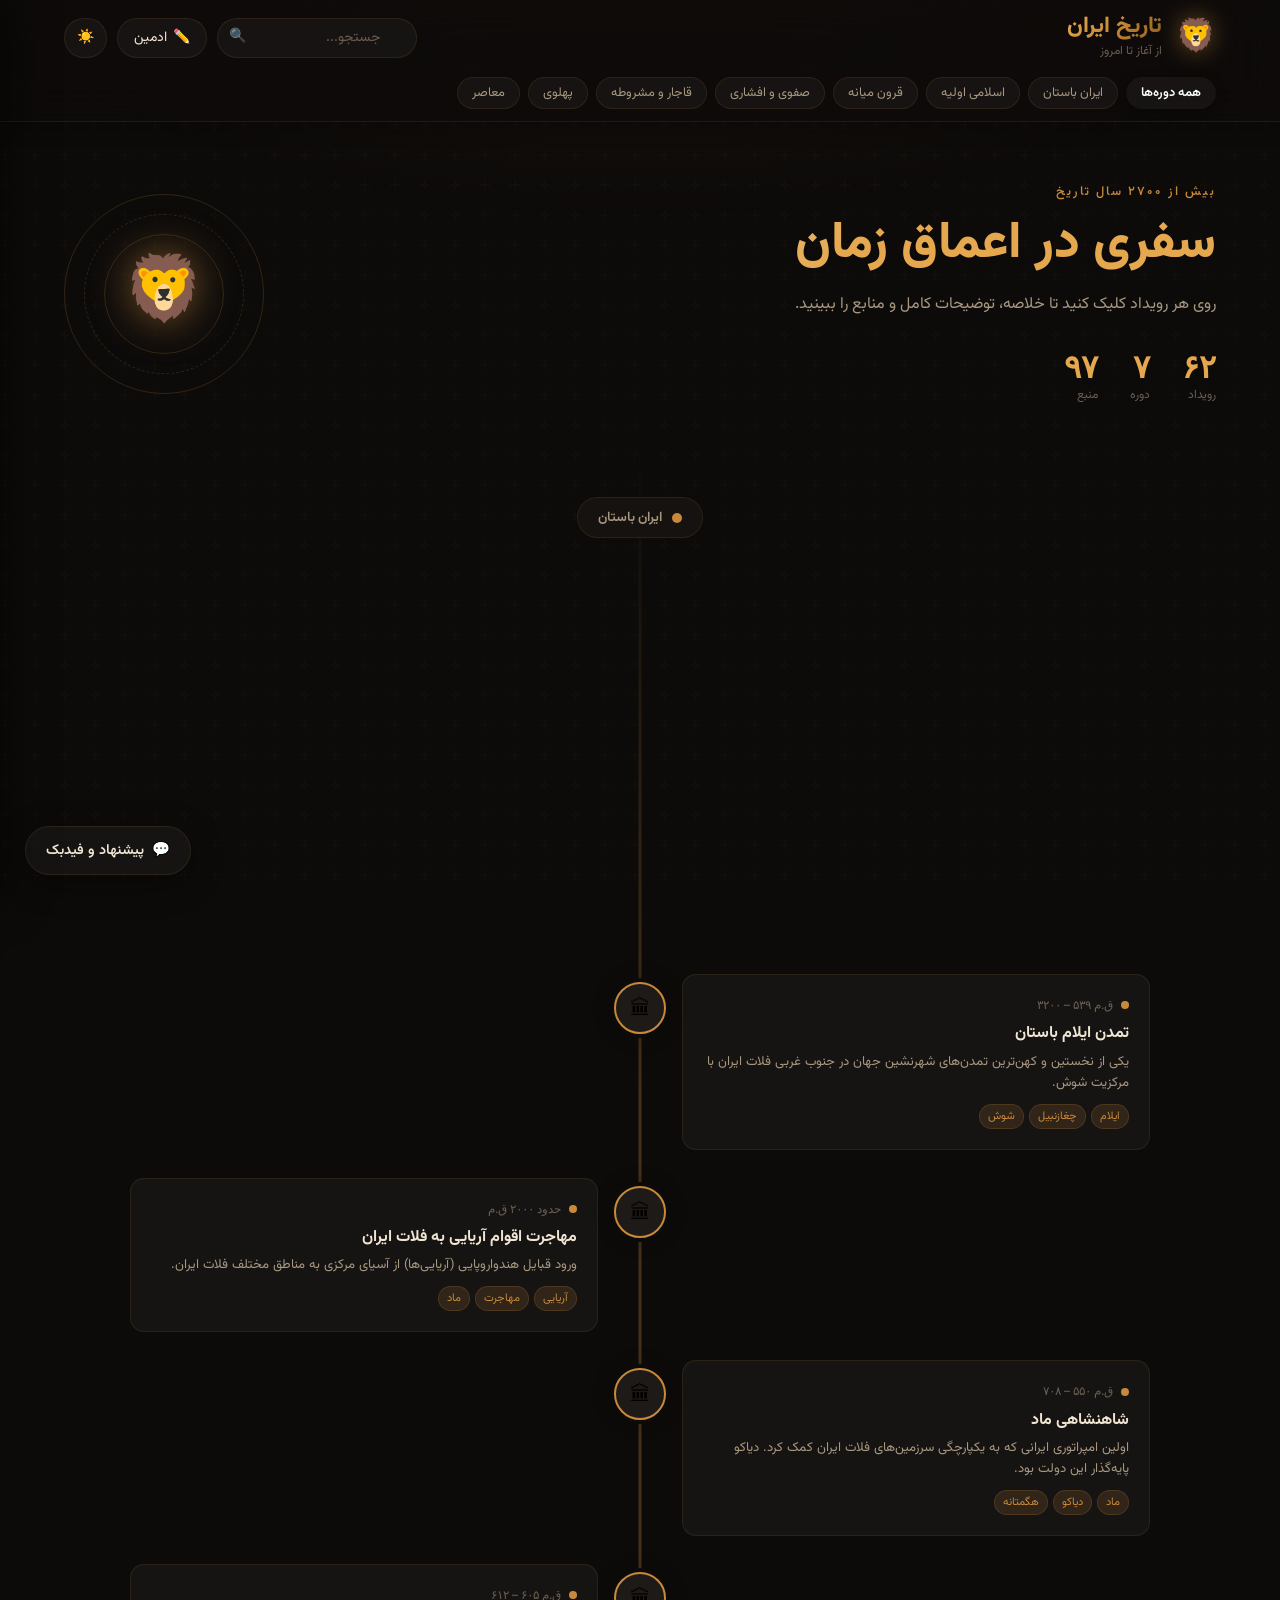
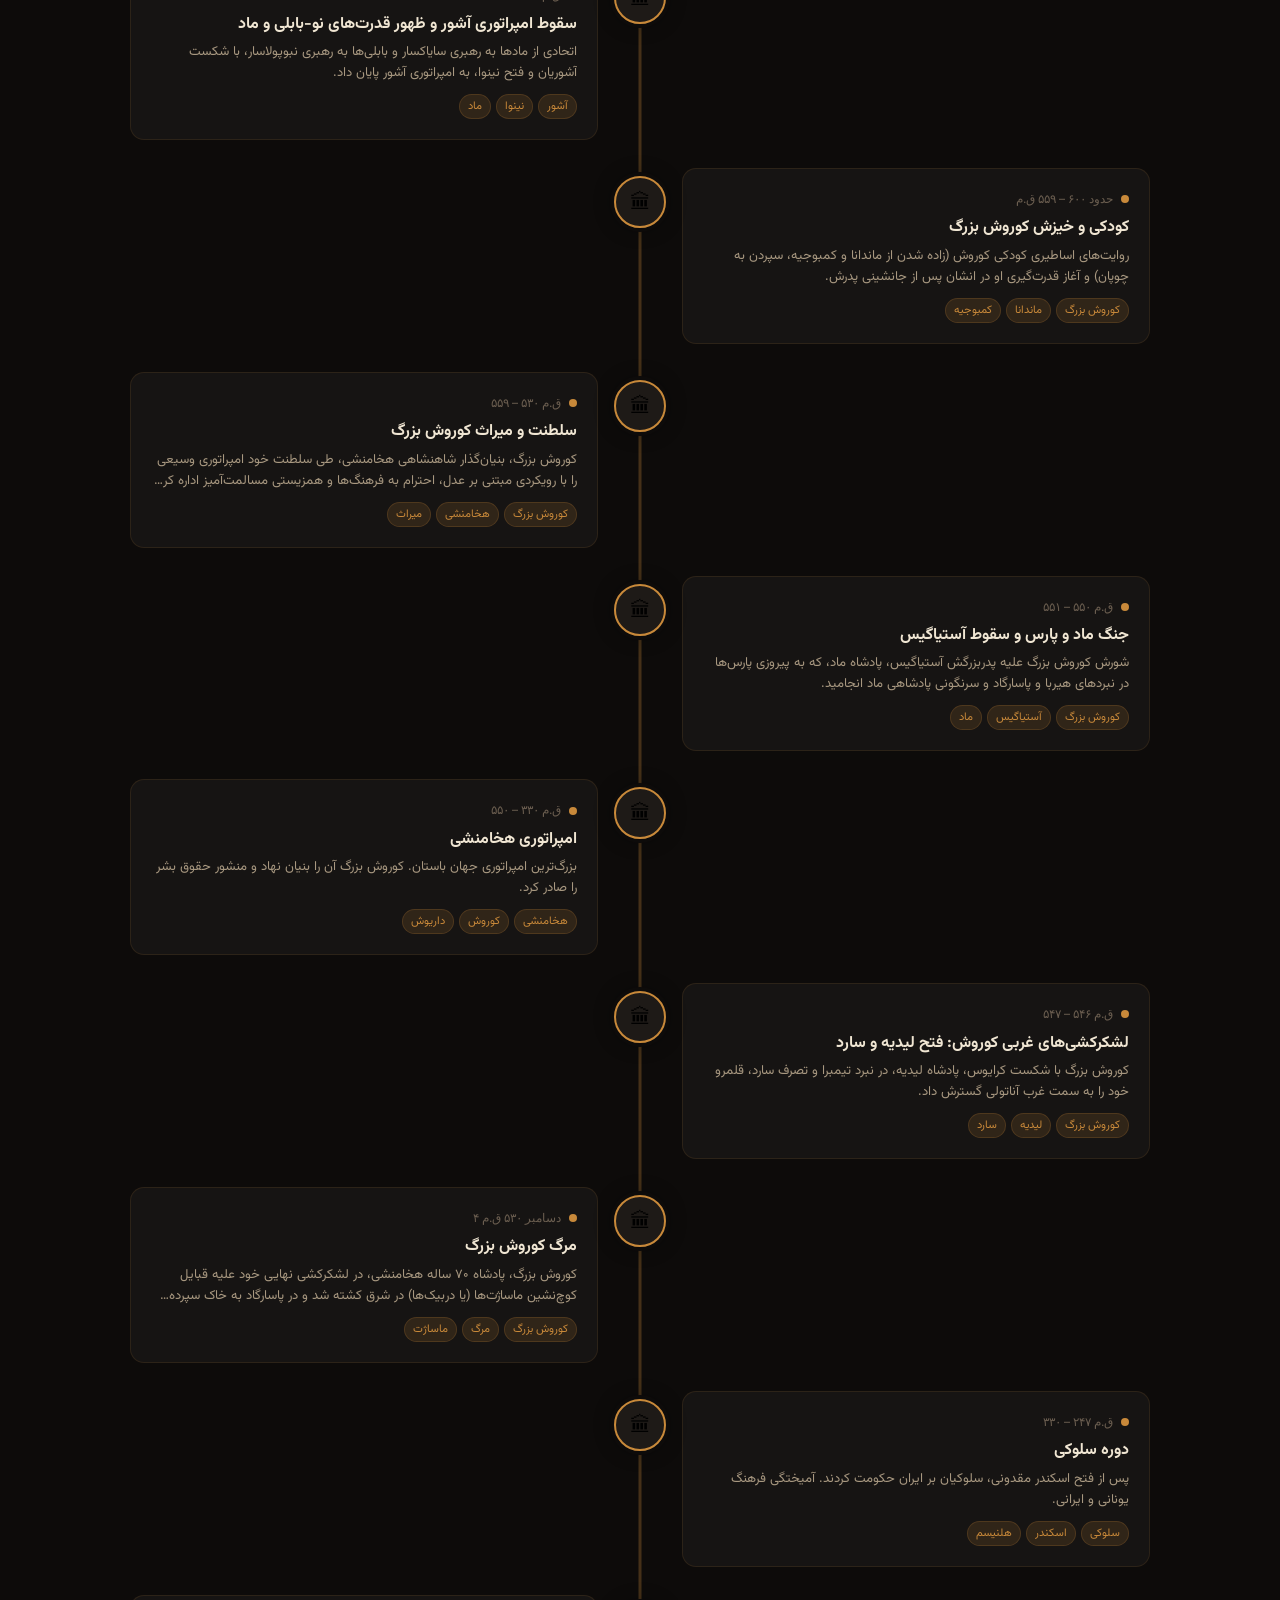
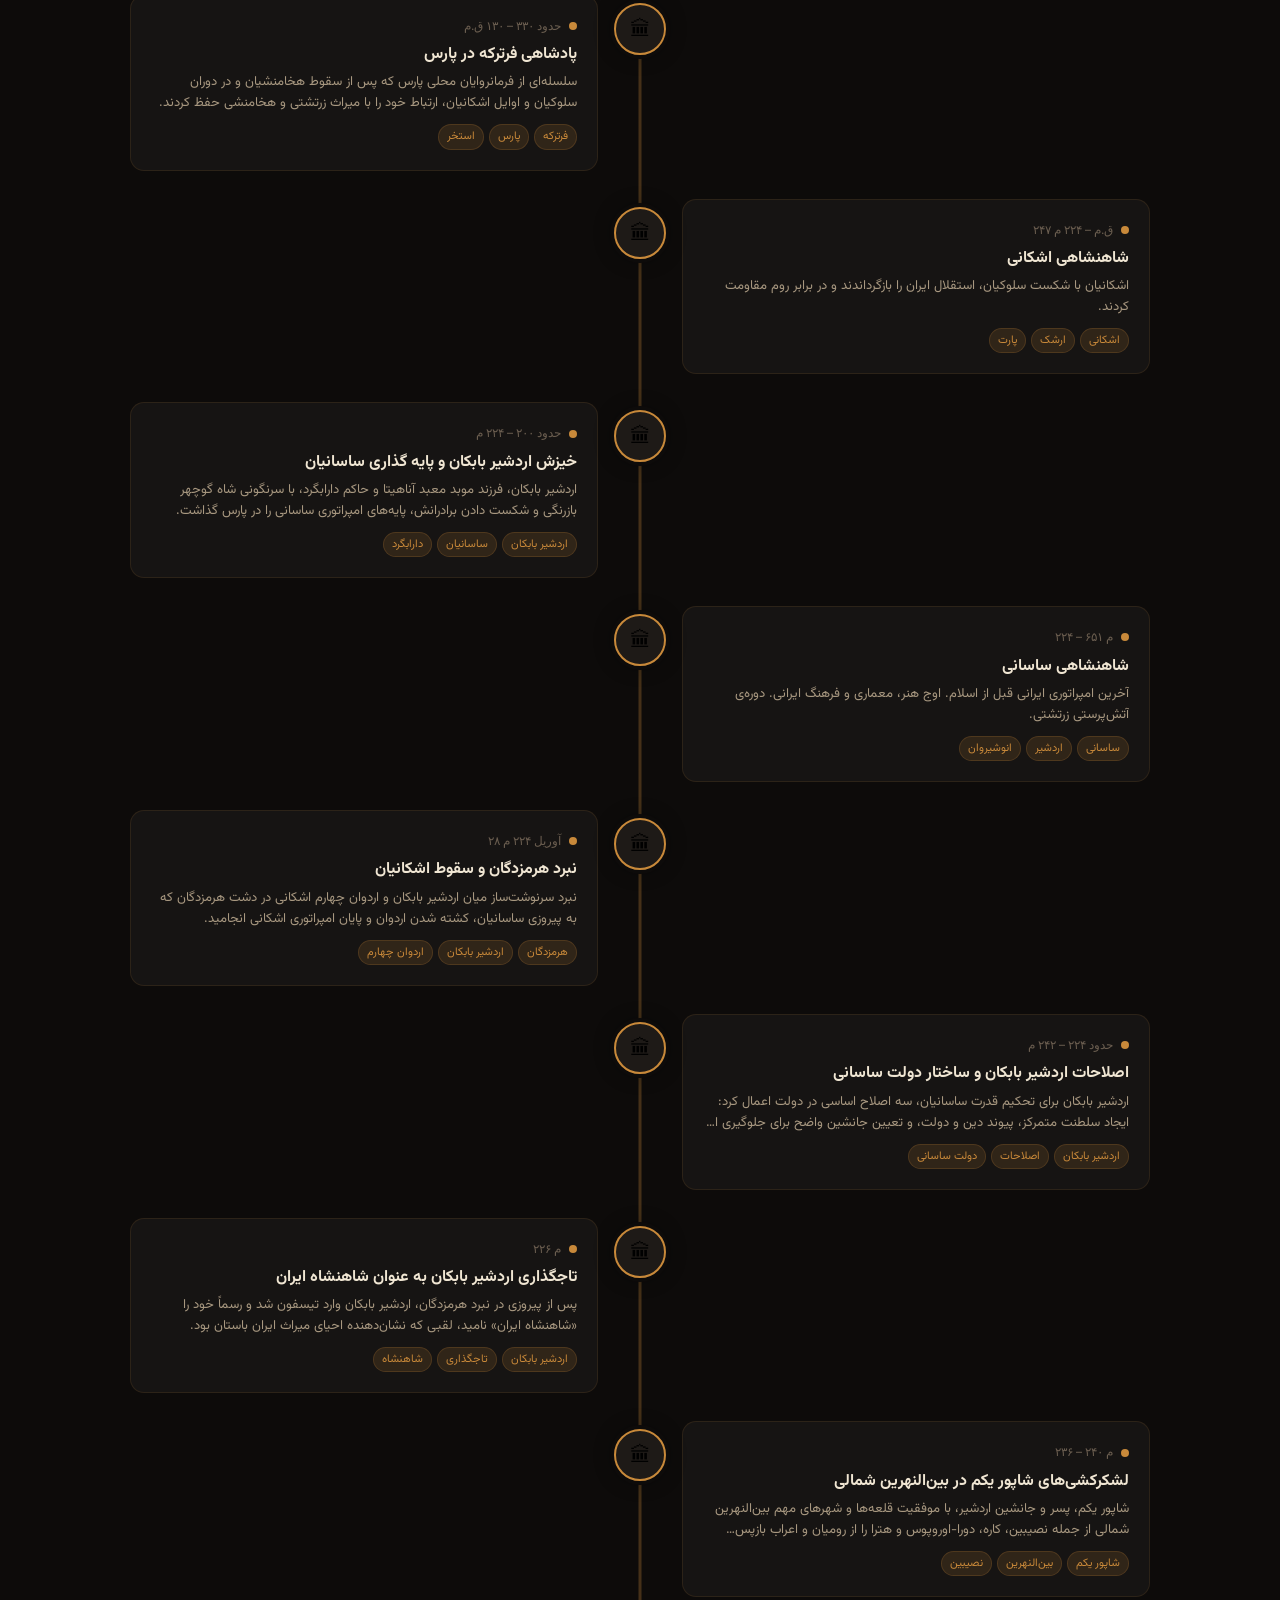
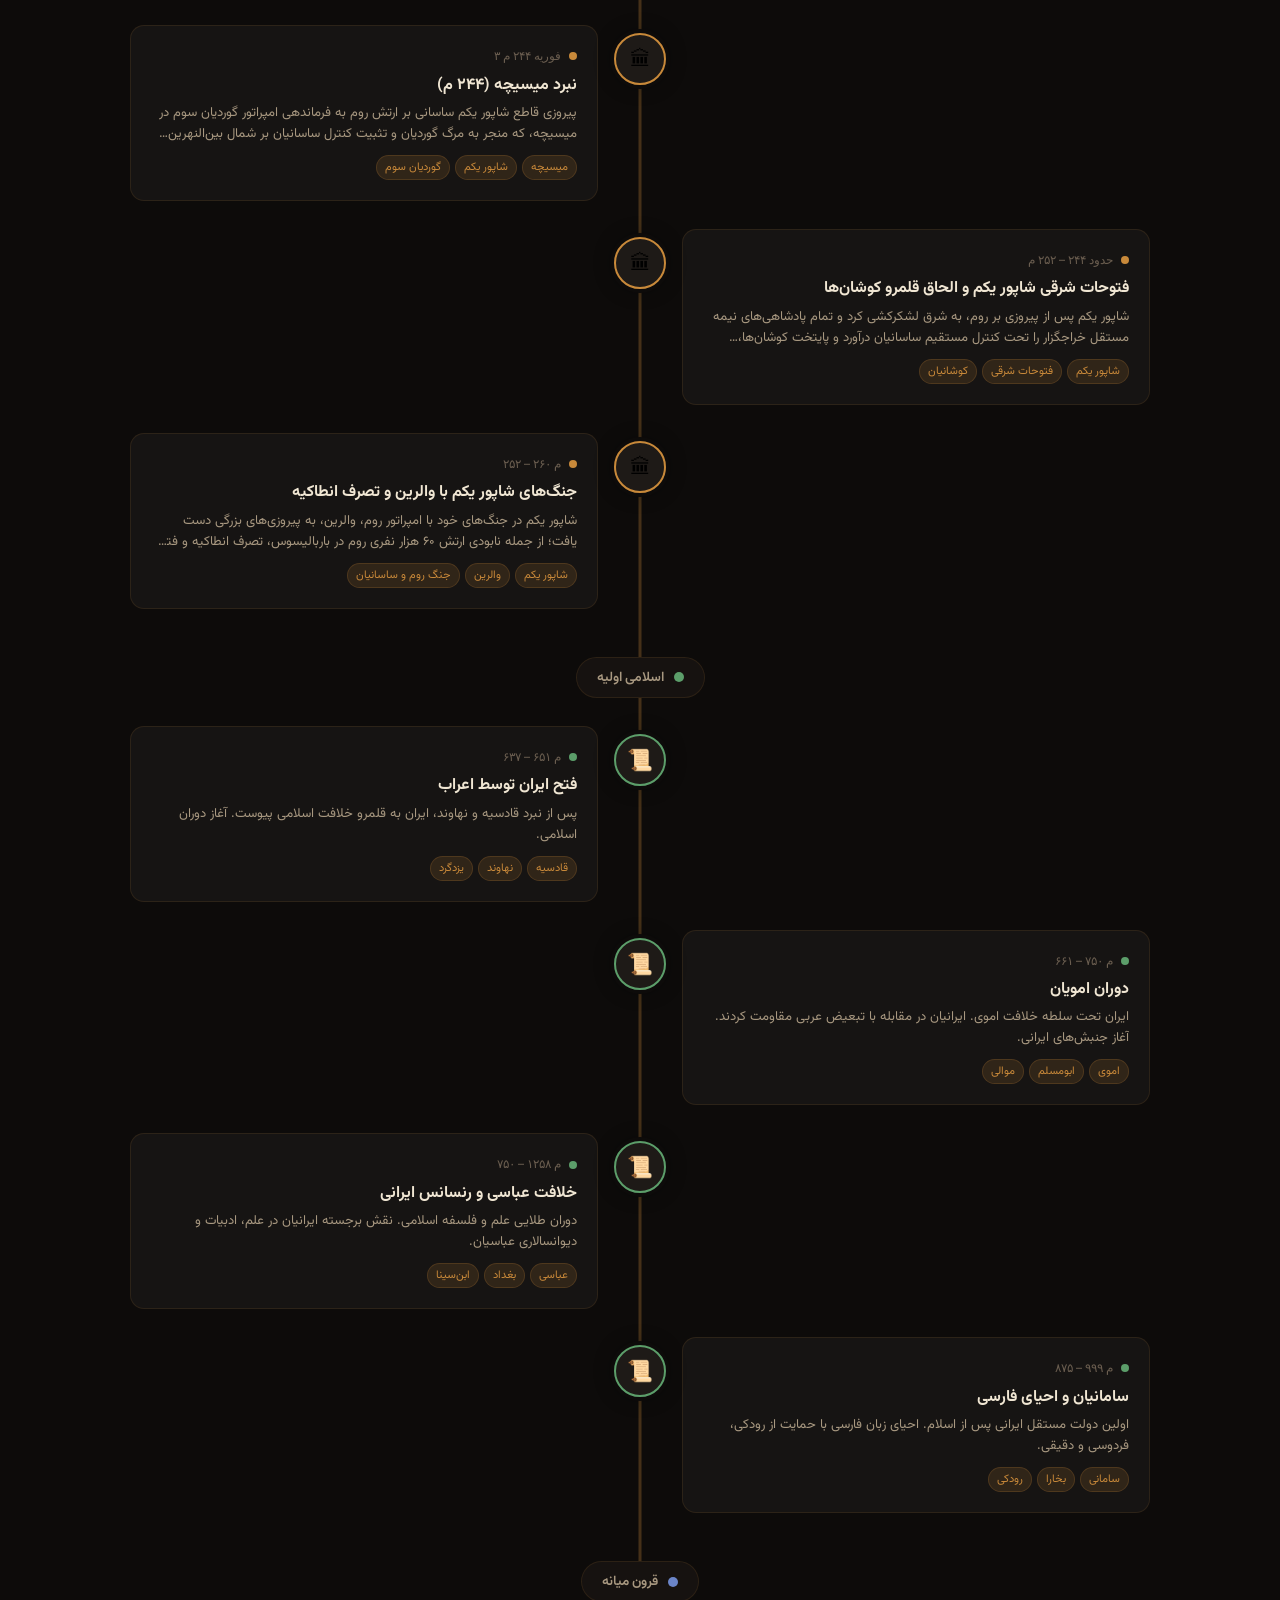
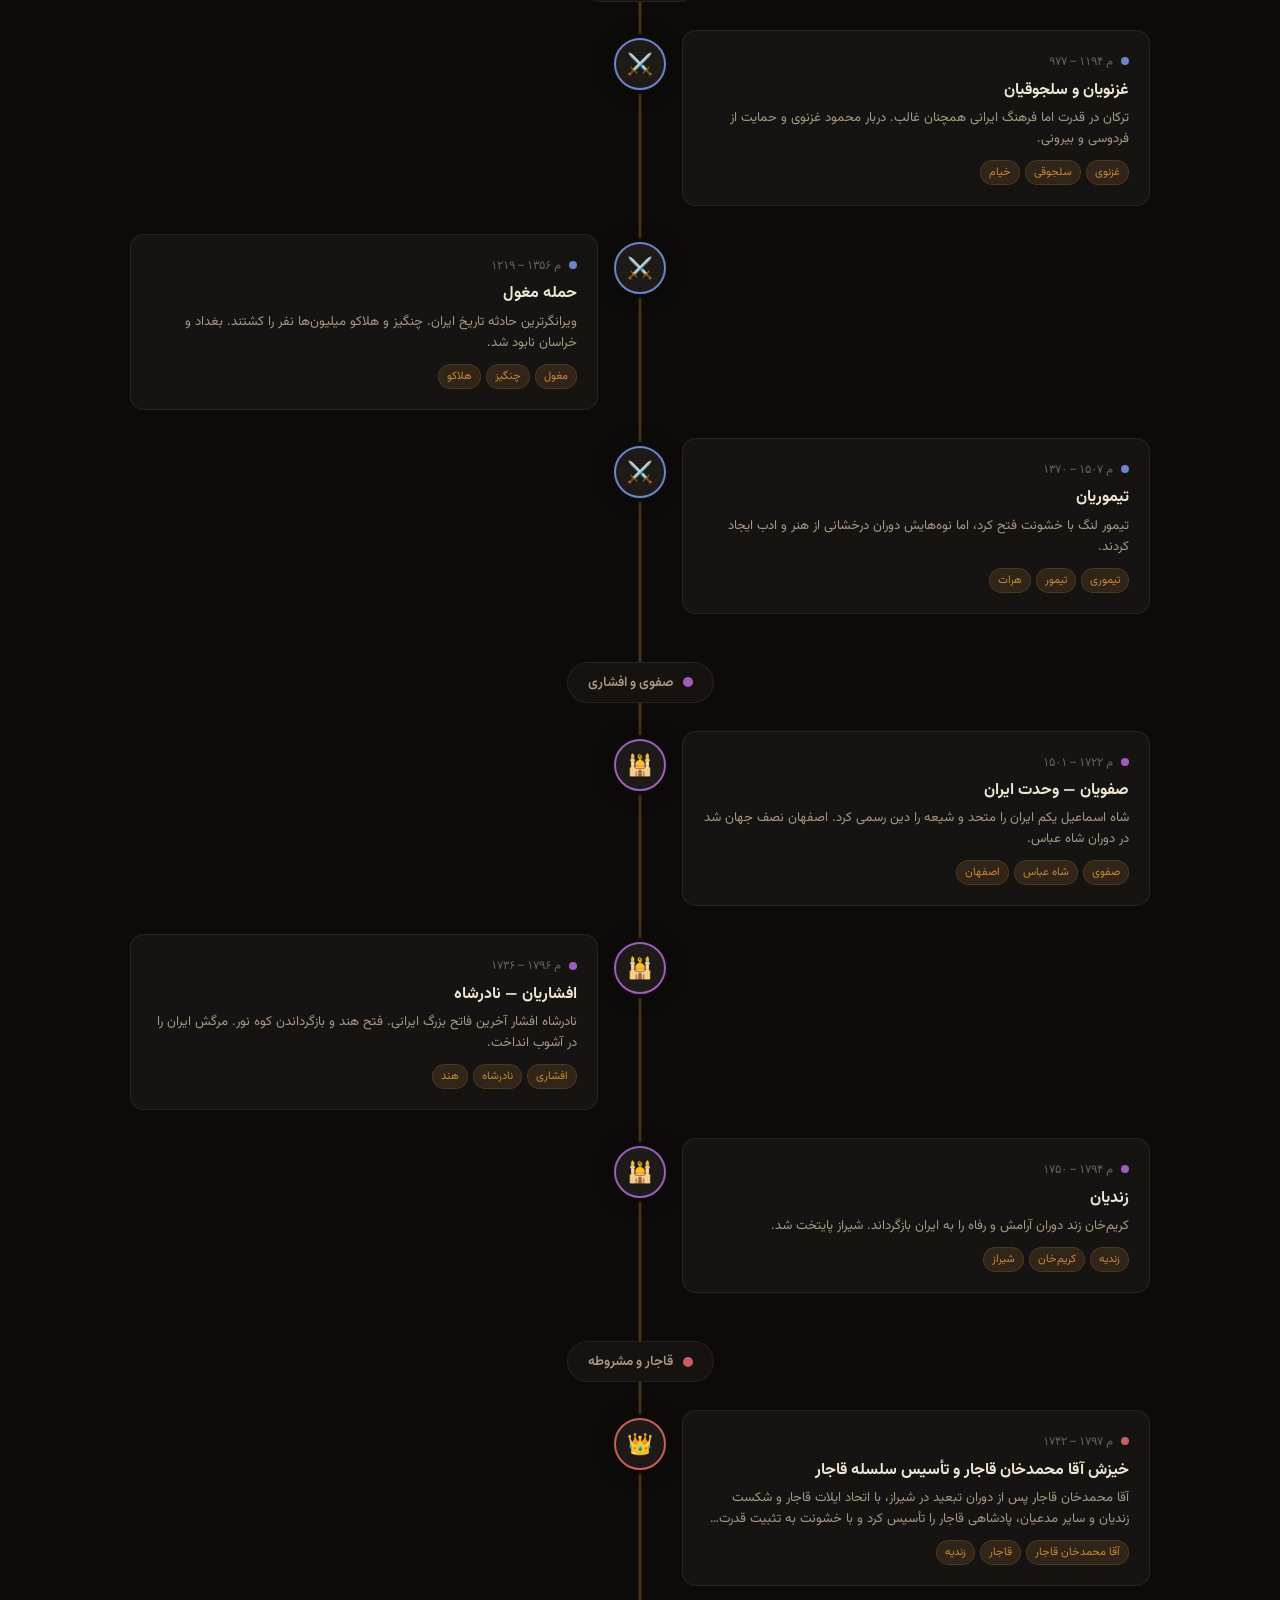
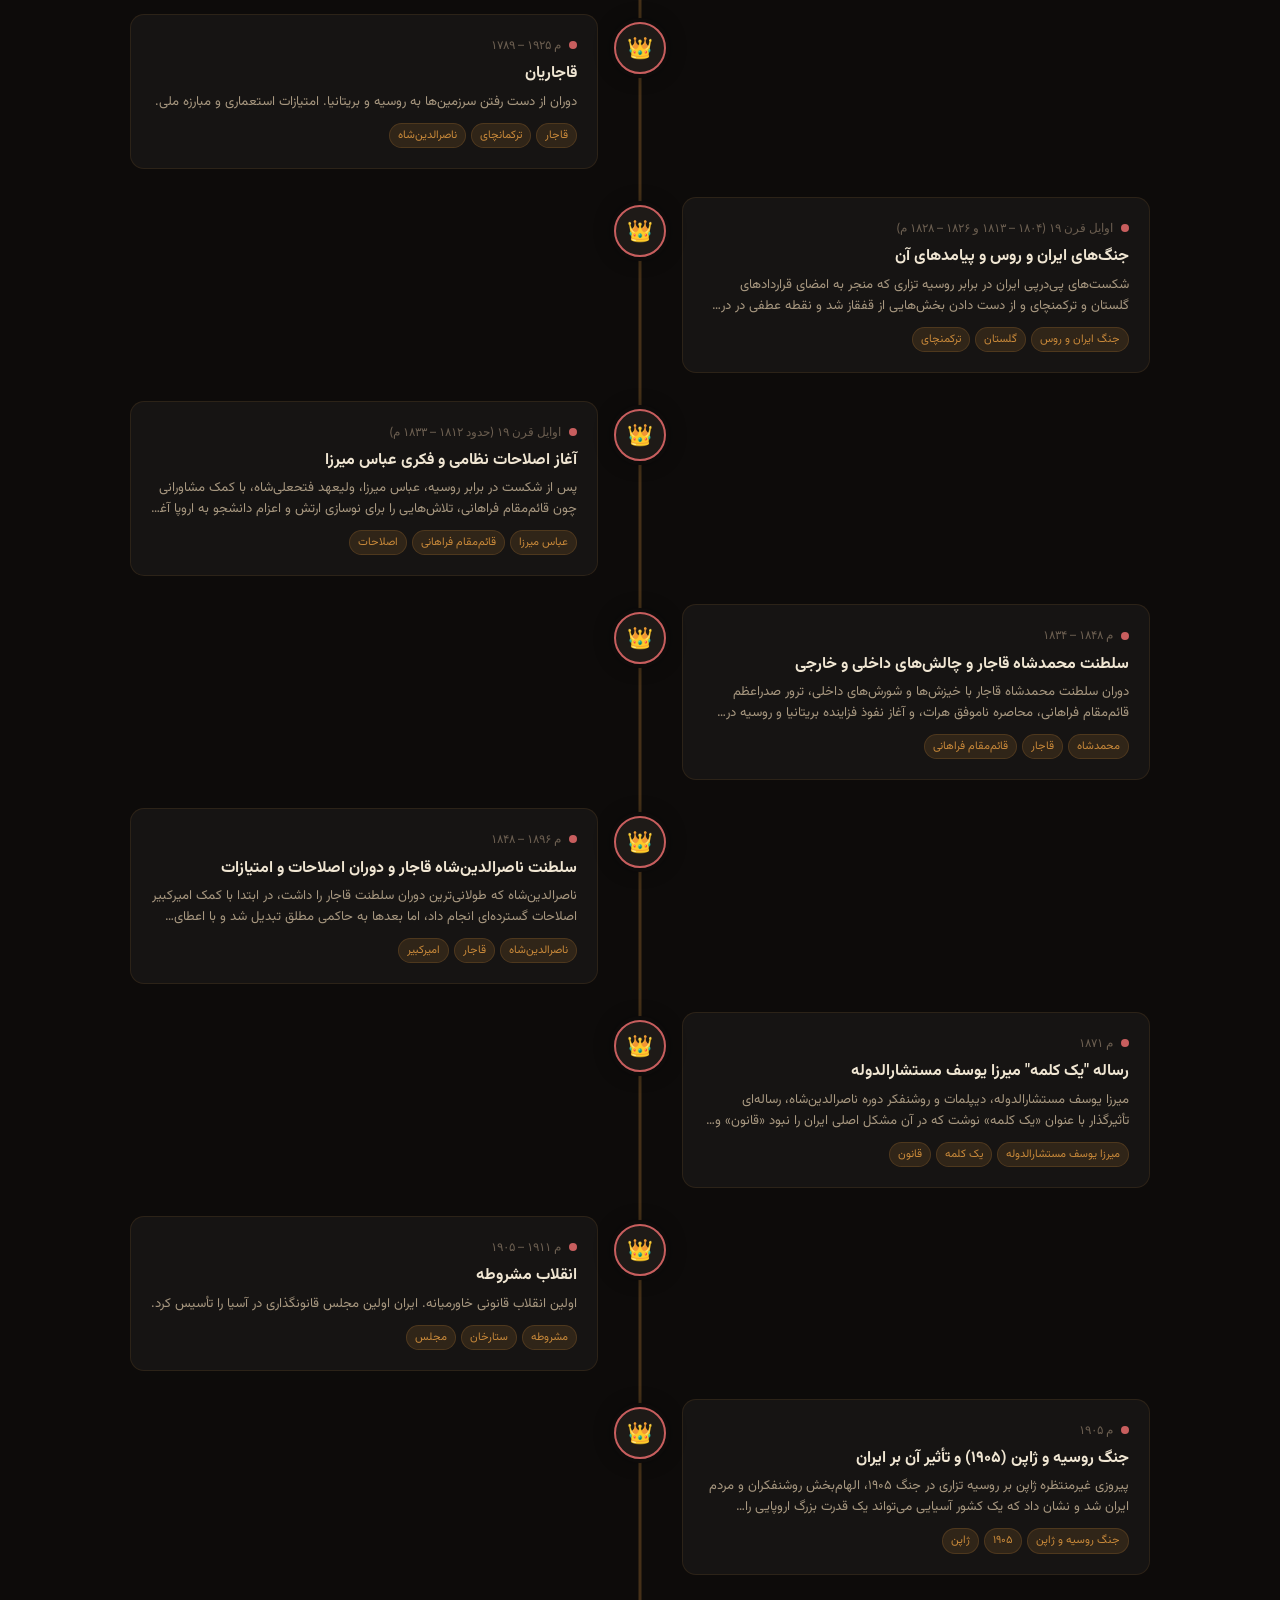
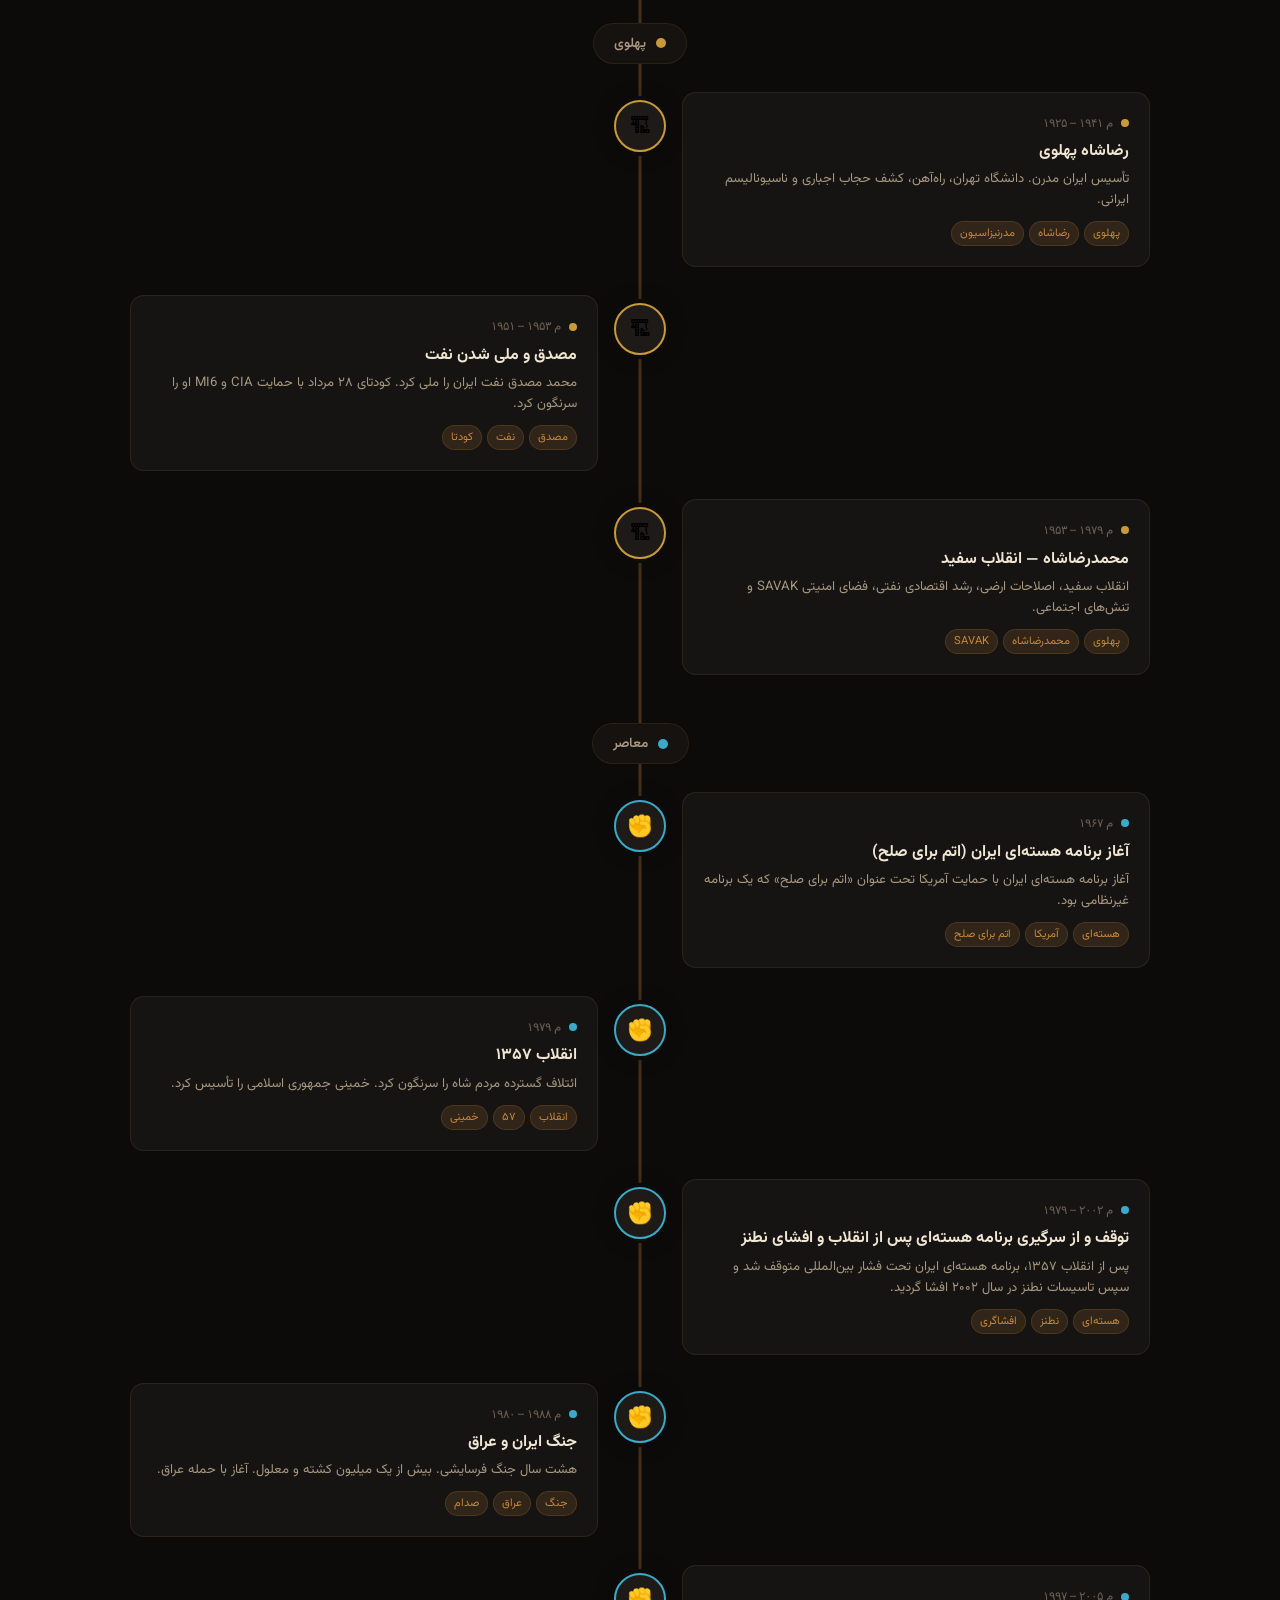
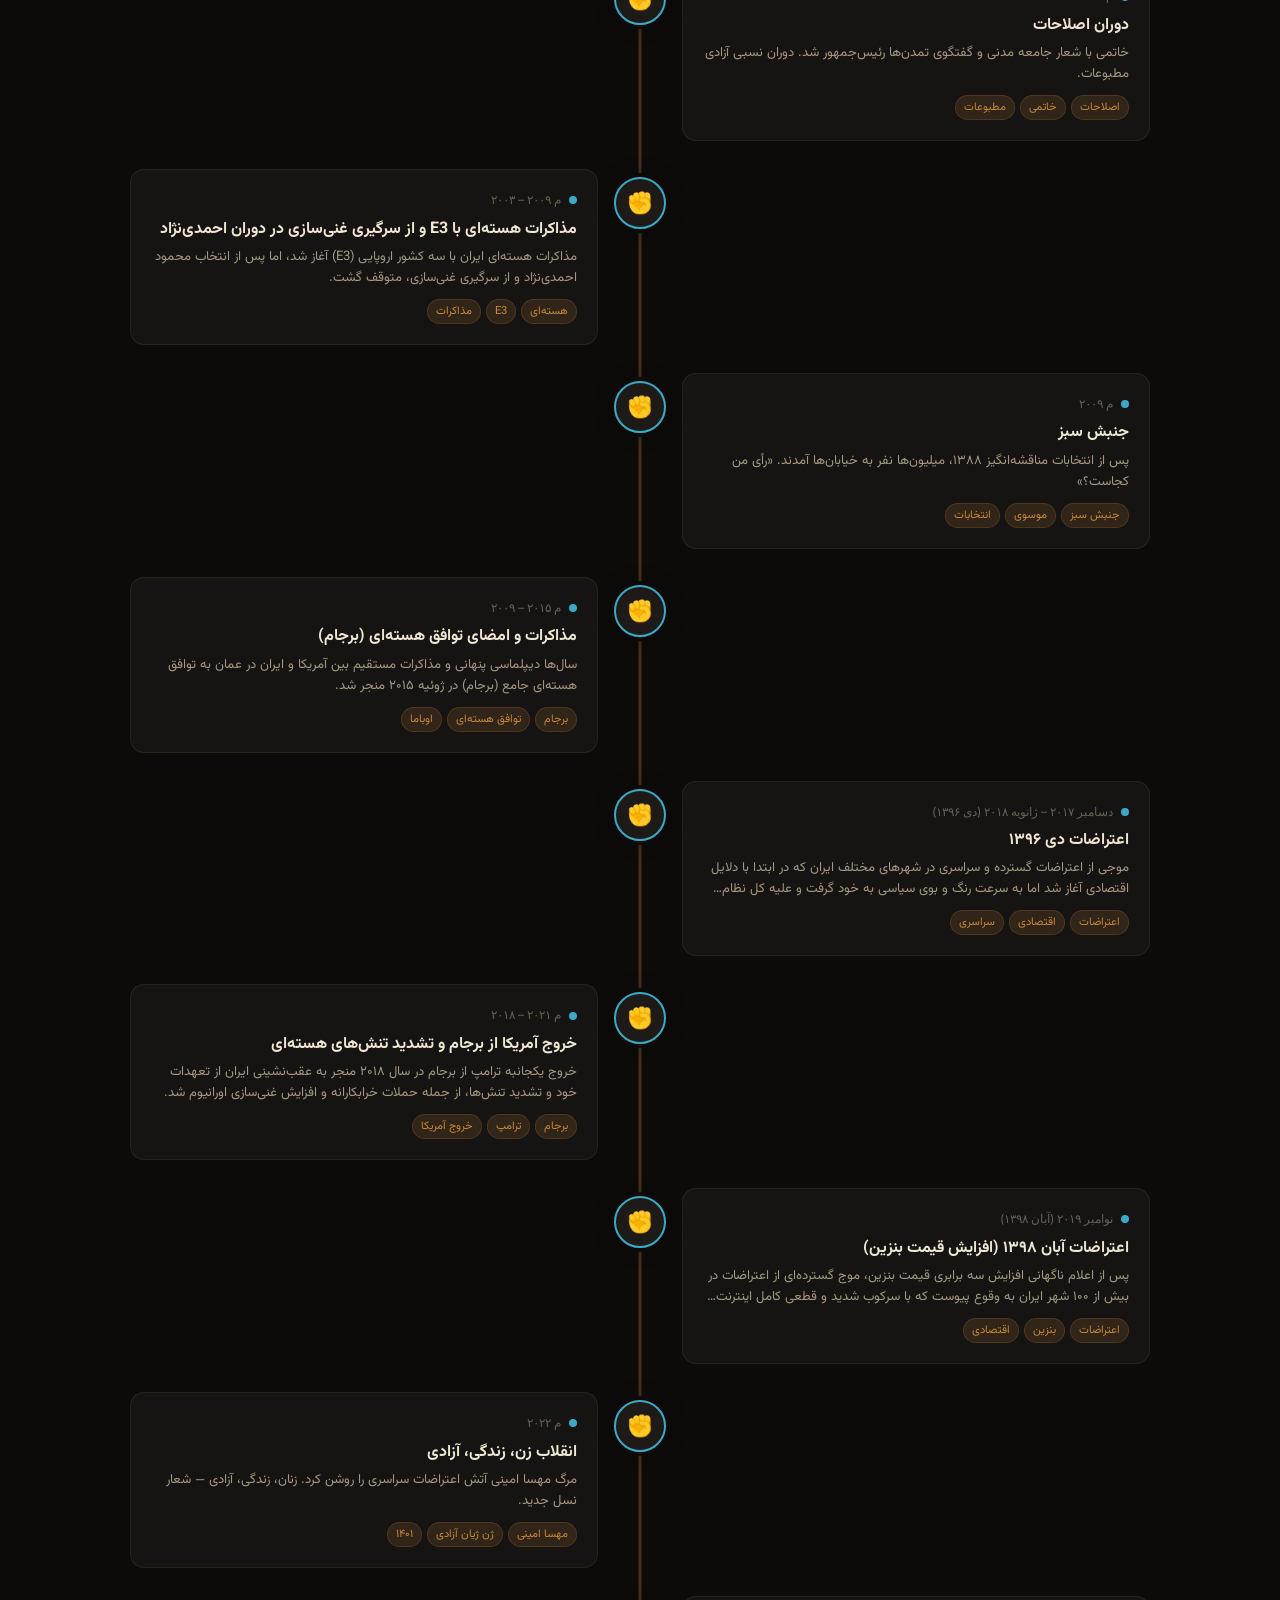
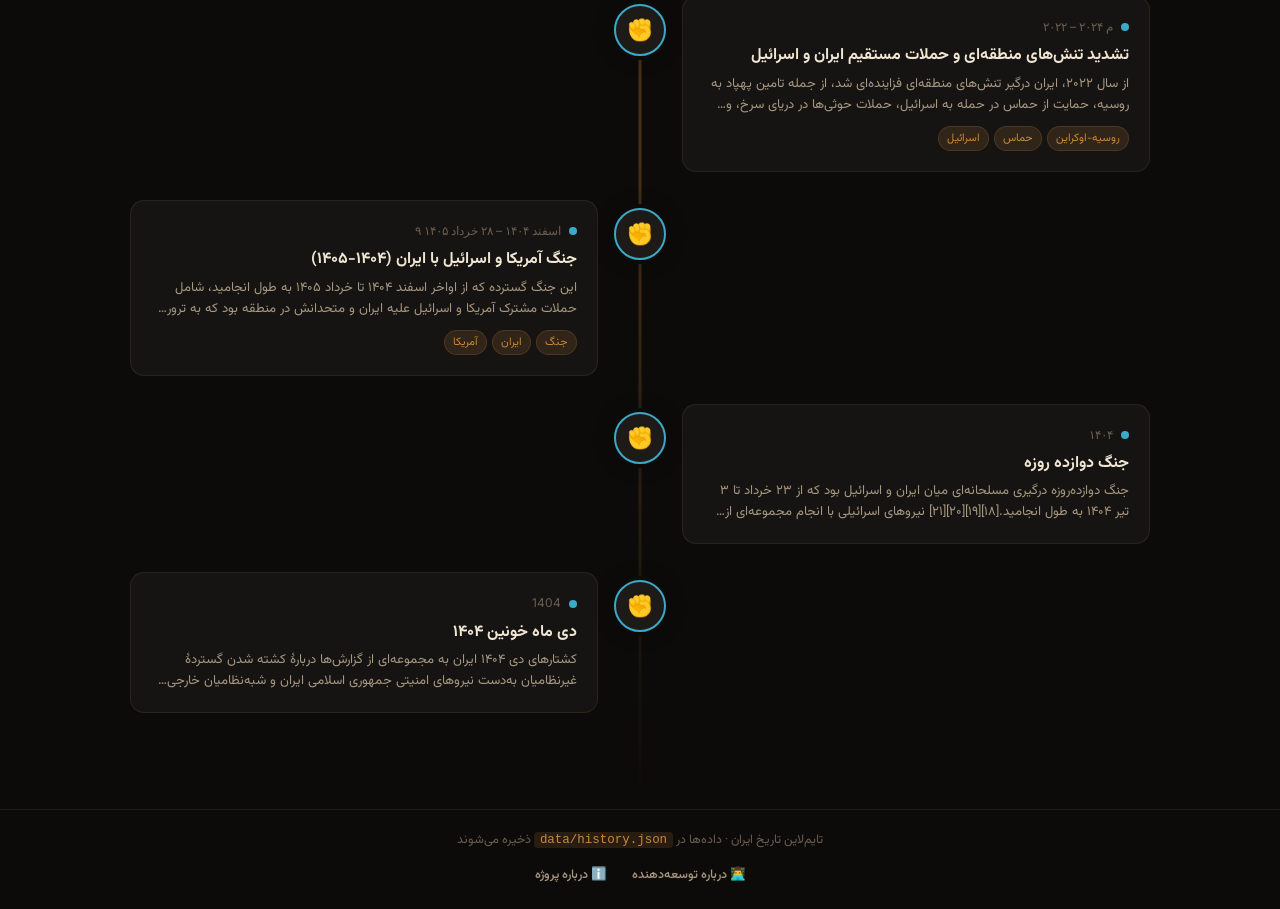
==== index.html @ 9e9ba11c "feat: complete interactive timeline web app with admin dashboard, gemini AI ingestion, public feedba" ====
<!DOCTYPE html>
<html lang="fa" dir="rtl">
<head>
  <meta charset="UTF-8" />
  <meta name="viewport" content="width=device-width, initial-scale=1.0" />
  <title>تایم‌لاین تاریخ ایران — از آغاز تا امروز</title>
  <meta name="description" content="مروری بصری و تعاملی بر تاریخ ایران از دوران باستان تا معاصر. کلیک کنید و بیشتر بیاموزید." />
  <link rel="preconnect" href="https://fonts.googleapis.com" />
  <link rel="preconnect" href="https://fonts.gstatic.com" crossorigin />
  <link href="https://fonts.googleapis.com/css2?family=Vazirmatn:wght@300;400;500;600;700;800&family=Inter:wght@300;400;500;600&display=swap" rel="stylesheet" />
  <link rel="stylesheet" href="style.css" />
</head>
<body>

  <!-- ===== HEADER ===== -->
  <header class="site-header" id="site-header">
    <div class="header-inner">
      <div class="header-brand">
        <div class="header-logo">🦁</div>
        <div>
          <h1 class="header-title">تاریخ ایران</h1>
          <p class="header-subtitle">از آغاز تا امروز</p>
        </div>
      </div>
      <nav class="header-controls">
        <div class="search-wrapper">
          <input type="search" id="search-input" class="search-input" placeholder="جستجو..." aria-label="جستجو در رویدادها" />
          <span class="search-icon">🔍</span>
        </div>
        <button class="btn-admin" id="btn-open-admin" aria-label="پنل مدیریت">
          <span>✏️</span> ادمین
        </button>
        <button class="btn-theme" id="btn-theme" aria-label="تغییر تم" title="تغییر تم">🌙</button>
      </nav>
    </div>
    <!-- Era Filter Bar -->
    <div class="era-filter-bar" id="era-filter-bar" role="group" aria-label="فیلتر دوره‌های تاریخی">
      <button class="era-btn active" data-era="all">همه دوره‌ها</button>
    </div>
  </header>

  <!-- ===== HERO ===== -->
  <section class="hero-section" aria-label="معرفی">
    <div class="hero-content">
      <p class="hero-eyebrow">بیش از ۲۷۰۰ سال تاریخ</p>
      <h2 class="hero-heading">سفری در اعماق زمان</h2>
      <p class="hero-desc">روی هر رویداد کلیک کنید تا خلاصه، توضیحات کامل و منابع را ببینید.</p>
      <div class="hero-stats" id="hero-stats">
        <div class="stat-item"><span class="stat-num" id="stat-events">۰</span><span class="stat-label">رویداد</span></div>
        <div class="stat-item"><span class="stat-num" id="stat-eras">۷</span><span class="stat-label">دوره</span></div>
        <div class="stat-item"><span class="stat-num" id="stat-refs">۰</span><span class="stat-label">منبع</span></div>
      </div>
    </div>
    <div class="hero-decoration" aria-hidden="true">
      <div class="deco-ring ring-1"></div>
      <div class="deco-ring ring-2"></div>
      <div class="deco-ring ring-3"></div>
      <div class="deco-lion">🦁</div>
    </div>
  </section>

  <!-- ===== TIMELINE ===== -->
  <main class="timeline-section" id="timeline-main">
    <div class="timeline-axis" aria-hidden="true"></div>
    <div class="timeline-container" id="timeline-container" role="list" aria-label="رویدادهای تاریخی">
      <!-- Events rendered by JS -->
    </div>
    <div class="no-results hidden" id="no-results">
      <span>🔍</span>
      <p>هیچ رویدادی یافت نشد</p>
    </div>
  </main>

  <!-- ===== SIDE PANEL ===== -->
  <aside class="side-panel" id="side-panel" role="complementary" aria-label="جزئیات رویداد" aria-hidden="true">
    <div class="panel-backdrop" id="panel-backdrop"></div>
    <div class="panel-inner">
      <div class="panel-header">
        <div class="panel-header-left">
          <div class="panel-era-badge" id="panel-era-badge"></div>
          <img class="panel-flag" id="panel-flag" src="" alt="" loading="lazy" />
          <button class="btn-edit-event hidden" id="btn-panel-edit-event" aria-label="ویرایش رویداد">✏️ ویرایش</button>
        </div>
        <button class="panel-close" id="panel-close" aria-label="بستن پنل">✕</button>
      </div>
      <div class="panel-body">
        <!-- Date calendar grid -->
        <div class="date-calendars" id="date-calendars" aria-label="تاریخ در تقویم‌های مختلف">
          <div class="cal-item">
            <span class="cal-label">میلادی</span>
            <span class="cal-value" id="cal-miladi"></span>
          </div>
          <div class="cal-item">
            <span class="cal-label">شمسی</span>
            <span class="cal-value" id="cal-shamsi"></span>
          </div>
          <div class="cal-item">
            <span class="cal-label">شاهنشاهی</span>
            <span class="cal-value" id="cal-shahanshahi"></span>
          </div>
        </div>
        <h2 class="panel-title" id="panel-title"></h2>
        <p class="panel-summary" id="panel-summary"></p>
        <div class="panel-divider"></div>
        <div class="panel-description" id="panel-description"></div>
        <div class="panel-tags" id="panel-tags"></div>

        <!-- Dynasty / Rulers Tree -->
        <div class="dynasty-section hidden" id="dynasty-section">
          <div class="dynasty-header">
            <span class="dynasty-icon">👑</span>
            <h3 class="dynasty-title">حاکمان و سلسله</h3>
          </div>
          <ol class="dynasty-tree" id="dynasty-tree" aria-label="فهرست حاکمان"></ol>
        </div>

        <!-- References -->
        <div class="panel-section">
          <div class="section-header">
            <h3 class="section-title">منابع</h3>
            <button class="btn-add-ref" id="btn-add-ref" aria-label="افزودن منبع جدید">+ افزودن</button>
          </div>
          <ul class="ref-list" id="ref-list" aria-label="فهرست منابع"></ul>
        </div>

        <!-- Add Reference Form -->
        <div class="add-ref-form hidden" id="add-ref-form">
          <h4 class="form-title">افزودن منبع جدید</h4>
          <div class="form-group">
            <label for="ref-type-select">نوع منبع</label>
            <select id="ref-type-select" class="form-control">
              <option value="book">📚 کتاب</option>
              <option value="video">🎬 ویدئو</option>
              <option value="website">🌐 وب‌سایت</option>
              <option value="image">🖼 تصویر</option>
              <option value="article">📄 مقاله</option>
            </select>
          </div>
          <div class="form-group">
            <label for="ref-title-input">عنوان *</label>
            <input type="text" id="ref-title-input" class="form-control" placeholder="عنوان منبع" />
          </div>
          <div class="form-group" id="ref-author-group">
            <label for="ref-author-input">نویسنده</label>
            <input type="text" id="ref-author-input" class="form-control" placeholder="نام نویسنده" />
          </div>
          <div class="form-group" id="ref-year-group">
            <label for="ref-year-input">سال</label>
            <input type="text" id="ref-year-input" class="form-control" placeholder="مثلاً ۱۳۹۸" />
          </div>
          <div class="form-group">
            <label for="ref-url-input">لینک (اختیاری)</label>
            <input type="url" id="ref-url-input" class="form-control" placeholder="https://..." />
          </div>
          <div class="form-actions">
            <button class="btn-save-ref" id="btn-save-ref">ذخیره</button>
            <button class="btn-cancel-ref" id="btn-cancel-ref">انصراف</button>
          </div>
        </div>
      </div>
    </div>
  </aside>

  <!-- ===== ADMIN PANEL ===== -->
  <dialog class="admin-dialog" id="admin-dialog" aria-label="پنل مدیریت">
    <div class="admin-inner">
      <div class="admin-header">
        <h2 class="admin-title">🛠 پنل مدیریت</h2>
        <div style="display: flex; gap: 10px; align-items: center;">
          <button class="btn-secondary" id="btn-admin-logout" style="padding: 5px 12px; font-size: 0.85rem; border-radius: 6px; cursor: pointer; border: 1px solid var(--border-subtle); background: var(--bg-card);">خروج</button>
          <button class="admin-close" id="admin-close" aria-label="بستن">✕</button>
        </div>
      </div>
      <div class="admin-tabs" role="tablist">
        <button class="admin-tab active" role="tab" aria-selected="true" data-tab="add" id="tab-add">➕ افزودن رویداد</button>
        <button class="admin-tab" role="tab" aria-selected="false" data-tab="edit" id="tab-edit">✏️ ویرایش</button>
        <button class="admin-tab" role="tab" aria-selected="false" data-tab="export" id="tab-export">📥 خروجی JSON</button>
        <button class="admin-tab" role="tab" aria-selected="false" data-tab="upload" id="tab-upload">📤 آپلود داده‌ها</button>
        <button class="admin-tab" role="tab" aria-selected="false" data-tab="ai" id="tab-ai">🤖 هوش مصنوعی (AI)</button>
        <button class="admin-tab" role="tab" aria-selected="false" data-tab="feedback" id="tab-feedback">💬 پیشنهادات</button>
      </div>

      <!-- Tab: Add Event -->
      <div class="admin-tab-panel active" id="panel-add" role="tabpanel" aria-labelledby="tab-add">
        <form class="event-form" id="event-form" novalidate>
          <div class="form-row">
            <div class="form-group">
              <label for="ev-title">عنوان رویداد *</label>
              <input type="text" id="ev-title" class="form-control" required placeholder="مثلاً: شاهنشاهی ساسانی" />
            </div>
            <div class="form-group">
              <label for="ev-date">بازه زمانی *</label>
              <input type="text" id="ev-date" class="form-control" required placeholder="مثلاً: ۲۲۴ – ۶۵۱ م" />
            </div>
          </div>
          <div class="form-row">
            <div class="form-group">
              <label for="ev-era">دوره تاریخی *</label>
              <select id="ev-era" class="form-control" required></select>
            </div>
            <div class="form-group">
              <label for="ev-datesort">سال (برای مرتب‌سازی)</label>
              <input type="number" id="ev-datesort" class="form-control" placeholder="عدد — منفی برای ق.م" />
            </div>
          </div>
          <div class="form-group">
            <label for="ev-summary">خلاصه *</label>
            <textarea id="ev-summary" class="form-control" rows="2" required placeholder="یک‌خطی کوتاه..."></textarea>
          </div>
          <div class="form-group">
            <label for="ev-description">توضیحات کامل</label>
            <textarea id="ev-description" class="form-control" rows="5" placeholder="توضیحات تفصیلی..."></textarea>
          </div>
          <div class="form-group">
            <label for="ev-tags">برچسب‌ها (با کاما جدا کنید)</label>
            <input type="text" id="ev-tags" class="form-control" placeholder="هخامنشی، کوروش، پارسی" />
          </div>
          <div class="form-actions">
            <button type="submit" class="btn-primary">ذخیره رویداد</button>
            <button type="button" class="btn-secondary" id="btn-clear-form">پاک کردن</button>
          </div>
          <div class="form-feedback hidden" id="form-feedback"></div>
        </form>
      </div>

      <!-- Tab: Edit -->
      <div class="admin-tab-panel" id="panel-edit" role="tabpanel" aria-labelledby="tab-edit">
        <div class="edit-search-wrapper">
          <input type="search" id="admin-search" class="form-control" placeholder="جستجوی رویداد برای ویرایش..." />
        </div>
        <div class="edit-list" id="edit-list">
          <!-- populated by JS -->
        </div>
      </div>

      <!-- Tab: Export -->
      <div class="admin-tab-panel" id="panel-export" role="tabpanel" aria-labelledby="tab-export">
        <p class="export-info">این JSON شامل تمام داده‌های پایه به‌علاوه منابع اضافه‌شده توسط شماست. می‌توانید آن را کپی کرده و در <code>data/history.json</code> جایگزین کنید.</p>
        <div class="export-actions">
          <button class="btn-primary" id="btn-copy-json">📋 کپی JSON</button>
          <button class="btn-secondary" id="btn-download-json">💾 دانلود JSON</button>
        </div>
        <pre class="json-preview" id="json-preview" tabindex="0" aria-label="پیش‌نمایش JSON"></pre>
      </div>

      <!-- Tab: Upload -->
      <div class="admin-tab-panel" id="panel-upload" role="tabpanel" aria-labelledby="tab-upload">
        <p class="export-info">یک فایل <code>history.json</code> را انتخاب کنید تا تمام داده‌های تاریخچه تایم‌لاین در سرور بازنشانی و جایگزین شوند.</p>
        <form class="event-form" id="admin-upload-form" novalidate style="padding-top: 10px;">
          <div class="form-group" style="margin-bottom: 25px;">
            <label for="upload-file-input" style="display: block; margin-bottom: 10px; font-weight: 500;">فایل JSON تاریخچه (مثلاً history.json)</label>
            <input type="file" id="upload-file-input" class="form-control" accept=".json" required style="padding: 10px;" />
          </div>
          <div class="form-actions">
            <button type="submit" class="btn-primary" id="btn-start-upload">📤 بارگذاری داده‌ها</button>
          </div>
        </form>
      </div>

      <!-- Tab: AI Ingest -->
      <div class="admin-tab-panel" id="panel-ai" role="tabpanel" aria-labelledby="tab-ai">
        <p class="export-info">لینک وب‌سایت، ویدئوی یوتیوب، یا متن دستی یک کتاب را وارد کنید. سیستم محتوا را خوانده، تحلیل می‌کند و رویدادهای مرتبط را در فایل <code>history.json</code> به‌روزرسانی می‌کند یا رویداد جدید اضافه می‌کند.</p>
        
        <div class="form-group" style="margin-bottom: 20px;">
          <label for="ai-gemini-key">کلید API جمینای (Gemini API Key)</label>
          <div class="api-key-wrapper" style="display: flex; gap: 10px;">
            <input type="password" id="ai-gemini-key" class="form-control" placeholder="AIzaSy..." style="flex: 1;" />
            <button type="button" class="btn-secondary" id="btn-toggle-api-key" style="padding: 0 15px;">👁</button>
          </div>
          <span style="font-size: 0.72rem; color: var(--text-muted); margin-top: 5px; display: block;">کلید شما به صورت محلی در مرورگر ذخیره شده و مستقیماً به سرور ارسال می‌شود.</span>
        </div>

        <form class="event-form" id="ai-ingest-form" novalidate>
          <div class="form-group">
            <label>نوع منبع ورودی</label>
            <div class="radio-group" style="display: flex; gap: 20px; margin: 10px 0;">
              <label style="display: flex; align-items: center; gap: 8px; cursor: pointer;">
                <input type="radio" name="ai-source-type" value="url" checked /> لینک وب‌سایت یا ویدئو یوتیوب
              </label>
              <label style="display: flex; align-items: center; gap: 8px; cursor: pointer;">
                <input type="radio" name="ai-source-type" value="text" /> متن دستی یا کتاب
              </label>
            </div>
          </div>

          <div class="form-group" id="ai-url-group">
            <label for="ai-url">آدرس اینترنتی (URL)</label>
            <input type="url" id="ai-url" class="form-control" placeholder="https://fa.wikipedia.org/wiki/..." />
          </div>

          <div class="form-group hidden" id="ai-text-group">
            <label for="ai-text">متن منبع یا کتاب</label>
            <textarea id="ai-text" class="form-control" rows="6" placeholder="متن تاریخی مورد نظر خود را در اینجا کپی کنید..."></textarea>
          </div>

          <div class="form-actions">
            <button type="submit" class="btn-primary" id="btn-start-ingest">🚀 شروع پردازش و به‌روزرسانی</button>
          </div>
        </form>

        <div id="ai-status-container" class="ai-status-container hidden" style="margin-top: 20px;">
          <div class="ai-status-header" style="display: flex; justify-content: space-between; align-items: center; margin-bottom: 10px;">
            <span style="font-weight: 500;">وضعیت پردازش:</span>
            <span class="ai-spinner" id="ai-status-spinner">🔄</span>
          </div>
          <div class="ai-logs" id="ai-logs" style="background: rgba(0,0,0,0.3); border: 1px solid var(--border-subtle); border-radius: 6px; padding: 15px; font-family: monospace; font-size: 0.8rem; height: 150px; overflow-y: auto; direction: ltr; text-align: left; color: #a5d6a7;">
            <!-- Process logs will be printed here -->
          </div>
        </div>
      </div>

      <!-- Tab: Feedback -->
      <div class="admin-tab-panel" id="panel-feedback" role="tabpanel" aria-labelledby="tab-feedback">
        <p class="export-info">در این بخش می‌توانید پیشنهادها، اصلاحات و نظراتی که کاربران برای بهبود تایم‌لاین ارسال کرده‌اند را مشاهده و مدیریت کنید.</p>
        <div class="feedback-list" id="feedback-list">
          <!-- Populated by JS -->
          <p style="text-align: center; color: var(--text-muted); padding: 20px;">در حال بارگذاری پیشنهادات...</p>
        </div>
      </div>
    </div>
  </dialog>

  <!-- ===== LOGIN DIALOG ===== -->
  <dialog class="admin-dialog" id="login-dialog" aria-label="ورود به پنل مدیریت" style="max-width: 420px; border-radius: 12px;">
    <div class="admin-inner" style="padding: 20px;">
      <div class="admin-header" style="border-bottom: 1px solid var(--border-subtle); padding-bottom: 15px; margin-bottom: 20px;">
        <h2 class="admin-title" style="font-size: 1.3rem;">🔑 ورود به پنل مدیریت</h2>
        <button class="admin-close" id="login-close" aria-label="بستن">✕</button>
      </div>
      <form id="login-form" novalidate>
        <div class="form-group" style="margin-bottom: 20px;">
          <label for="login-password" style="display: block; margin-bottom: 8px; font-weight: 500;">رمز عبور مدیریت</label>
          <input type="password" id="login-password" class="form-control" placeholder="رمز عبور را وارد کنید (پیش‌فرض: admin123)" required style="padding: 10px;" />
        </div>
        <div class="form-actions" style="margin-top: 25px;">
          <button type="submit" class="btn-primary" style="width: 100%; padding: 12px; font-weight: 600;">ورود</button>
        </div>
      </form>
    </div>
  </dialog>

  <!-- ===== FLOATING FEEDBACK BUTTON ===== -->
  <button class="btn-floating-feedback" id="btn-open-feedback" aria-label="پیشنهاد و فیدبک">
    <span>💬</span> پیشنهاد و فیدبک
  </button>

  <!-- ===== FEEDBACK DIALOG ===== -->
  <dialog class="admin-dialog" id="feedback-dialog" aria-label="ثبت پیشنهاد و فیدبک" style="max-width: 500px; border-radius: 12px;">
    <div class="admin-inner" style="padding: 20px;">
      <div class="admin-header" style="border-bottom: 1px solid var(--border-subtle); padding-bottom: 15px; margin-bottom: 20px;">
        <h2 class="admin-title" style="font-size: 1.3rem;">💬 ثبت پیشنهاد و فیدبک</h2>
        <button class="admin-close" id="feedback-close" aria-label="بستن">✕</button>
      </div>
      <form id="feedback-form" novalidate>
        <div class="form-group" style="margin-bottom: 15px;">
          <label for="feedback-type" style="display: block; margin-bottom: 8px; font-weight: 500;">نوع پیشنهاد</label>
          <select id="feedback-type" class="form-control" style="padding: 10px; width: 100%;">
            <option value="add">➕ پیشنهاد افزودن رویداد جدید</option>
            <option value="remove">➖ پیشنهاد حذف یا اصلاح رویداد موجود</option>
            <option value="other">💡 سایر انتقادات و پیشنهادات</option>
          </select>
        </div>
        <div class="form-group" style="margin-bottom: 15px;">
          <label for="feedback-text" style="display: block; margin-bottom: 8px; font-weight: 500;">توضیحات شما *</label>
          <textarea id="feedback-text" class="form-control" rows="4" placeholder="توضیح دهید چه چیزی باید اضافه، حذف یا اصلاح شود..." required style="padding: 10px; width: 100%; resize: vertical;"></textarea>
        </div>
        <div class="form-group" style="margin-bottom: 20px;">
          <label for="feedback-author" style="display: block; margin-bottom: 8px; font-weight: 500;">نام یا ایمیل شما (اختیاری)</label>
          <input type="text" id="feedback-author" class="form-control" placeholder="مثلاً: فرداد (اختیاری)" style="padding: 10px; width: 100%;" />
        </div>
        <div class="form-actions" style="display: flex; gap: 10px;">
          <button type="submit" class="btn-primary" style="flex: 1; padding: 12px; font-weight: 600;">ارسال فیدبک</button>
          <button type="button" class="btn-secondary" id="btn-cancel-feedback" style="padding: 12px; font-weight: 600;">انصراف</button>
        </div>
      </form>
    </div>
  </dialog>

  <!-- ===== TOAST ===== -->
  <div class="toast-container" id="toast-container" aria-live="polite" aria-atomic="true"></div>

  <!-- ===== FOOTER ===== -->
  <footer class="site-footer">
    <p>تایم‌لاین تاریخ ایران · داده‌ها در <code>data/history.json</code> ذخیره می‌شوند</p>
    <div class="footer-links">
      <a href="about-developer.html" class="footer-link">👨‍💻 درباره توسعه‌دهنده</a>
      <a href="about-project.html" class="footer-link">ℹ️ درباره پروژه</a>
    </div>
  </footer>

  <script src="main.js"></script>
</body>
</html>
---- style.css ----
/* ============================================================
   IRAN HISTORY TIMELINE — CSS
   Dark Persian theme · RTL · Glassmorphism
   ============================================================ */

/* ---- CSS Custom Properties ---- */
:root {
  --bg-base:        #0d0b0a;
  --bg-surface:     #161210;
  --bg-card:        #1e1a17;
  --bg-card-hover:  #26211d;
  --bg-glass:       rgba(255,255,255,0.04);
  --bg-glass-hover: rgba(255,255,255,0.07);

  --border-subtle:  rgba(200,137,58,0.12);
  --border-active:  rgba(200,137,58,0.45);

  --gold:           #C8893A;
  --gold-light:     #e6a84e;
  --gold-dim:       rgba(200,137,58,0.15);

  --text-primary:   #f0e6d3;
  --text-secondary: #a89880;
  --text-muted:     #6b5e50;

  --shadow-glow:    0 0 30px rgba(200,137,58,0.15);
  --shadow-card:    0 4px 24px rgba(0,0,0,0.4);
  --shadow-panel:   -4px 0 40px rgba(0,0,0,0.6);

  --radius-sm:      8px;
  --radius-md:      14px;
  --radius-lg:      20px;
  --radius-xl:      28px;

  --transition-fast:   150ms ease;
  --transition-normal: 280ms cubic-bezier(0.4,0,0.2,1);
  --transition-slow:   450ms cubic-bezier(0.4,0,0.2,1);

  --timeline-width: 3px;
  --node-size:      52px;

  --header-h: 110px;

  /* Era colors */
  --era-bastan:        #C8893A;
  --era-eslami-avval:  #5C9E6A;
  --era-eslami-miani:  #6B85C8;
  --era-safaviyeh:     #9C5EBC;
  --era-qajar:         #C85E5E;
  --era-pahlavi:       #C89A3A;
  --era-moaser:        #3AAAC8;
}

/* Light theme override */
[data-theme="light"] {
  --bg-base:        #f5f0e8;
  --bg-surface:     #ede6d9;
  --bg-card:        #fff8ef;
  --bg-card-hover:  #fff3e4;
  --bg-glass:       rgba(0,0,0,0.03);
  --bg-glass-hover: rgba(0,0,0,0.06);
  --border-subtle:  rgba(120,80,20,0.12);
  --border-active:  rgba(160,90,20,0.5);
  --gold:           #a06820;
  --gold-light:     #c8893a;
  --gold-dim:       rgba(160,104,32,0.12);
  --text-primary:   #1a110a;
  --text-secondary: #5a4030;
  --text-muted:     #9a7a60;
  --shadow-glow:    0 0 30px rgba(160,104,32,0.1);
  --shadow-card:    0 4px 24px rgba(0,0,0,0.1);
  --shadow-panel:   -4px 0 40px rgba(0,0,0,0.15);
}

/* ---- Reset & Base ---- */
*, *::before, *::after { box-sizing: border-box; margin: 0; padding: 0; }

html {
  font-family: 'Vazirmatn', sans-serif;
  font-size: 16px;
  scroll-behavior: smooth;
  -webkit-text-size-adjust: 100%;
}

body {
  background-color: var(--bg-base);
  color: var(--text-primary);
  min-height: 100vh;
  line-height: 1.7;
  overflow-x: hidden;
  transition: background-color var(--transition-normal), color var(--transition-normal);
}

/* Persian number texture BG */
body::before {
  content: '';
  position: fixed;
  inset: 0;
  background-image:
    radial-gradient(ellipse 80% 50% at 50% -10%, rgba(200,137,58,0.06) 0%, transparent 70%),
    url("data:image/svg+xml,%3Csvg width='60' height='60' viewBox='0 0 60 60' xmlns='http://www.w3.org/2000/svg'%3E%3Cg fill='none' fill-rule='evenodd'%3E%3Cg fill='%23C8893A' fill-opacity='0.025'%3E%3Cpath d='M36 34v-4h-2v4h-4v2h4v4h2v-4h4v-2h-4zm0-30V0h-2v4h-4v2h4v4h2V6h4V4h-4zM6 34v-4H4v4H0v2h4v4h2v-4h4v-2H6zM6 4V0H4v4H0v2h4v4h2V6h4V4H6z'/%3E%3C/g%3E%3C/g%3E%3C/svg%3E");
  pointer-events: none;
  z-index: 0;
}

/* ============================================================
   HEADER
   ============================================================ */
.site-header {
  position: sticky;
  top: 0;
  z-index: 100;
  background: rgba(13,11,10,0.85);
  backdrop-filter: blur(20px) saturate(1.8);
  -webkit-backdrop-filter: blur(20px) saturate(1.8);
  border-bottom: 1px solid var(--border-subtle);
  box-shadow: 0 2px 20px rgba(0,0,0,0.4);
}

[data-theme="light"] .site-header {
  background: rgba(245,240,232,0.9);
}

.header-inner {
  display: flex;
  align-items: center;
  justify-content: space-between;
  gap: 16px;
  max-width: 1200px;
  margin: 0 auto;
  padding: 14px 24px 8px;
  flex-wrap: wrap;
}

.header-brand {
  display: flex;
  align-items: center;
  gap: 14px;
}

.header-logo {
  font-size: 2rem;
  line-height: 1;
  filter: drop-shadow(0 0 12px rgba(200,137,58,0.5));
}

.header-title {
  font-size: 1.4rem;
  font-weight: 800;
  background: linear-gradient(135deg in oklch, var(--gold-light), var(--gold) 50%, #8b5e1a);
  -webkit-background-clip: text;
  -webkit-text-fill-color: transparent;
  background-clip: text;
  line-height: 1.2;
}

.header-subtitle {
  font-size: 0.75rem;
  color: var(--text-muted);
  font-weight: 400;
}

.header-controls {
  display: flex;
  align-items: center;
  gap: 10px;
  flex-wrap: wrap;
}

.search-wrapper {
  position: relative;
}

.search-input {
  background: var(--bg-glass);
  border: 1px solid var(--border-subtle);
  border-radius: 50px;
  color: var(--text-primary);
  font-family: inherit;
  font-size: 0.875rem;
  padding: 8px 36px 8px 16px;
  width: 200px;
  outline: none;
  transition: border-color var(--transition-fast), width var(--transition-normal), box-shadow var(--transition-fast);
}

.search-input:focus {
  border-color: var(--border-active);
  width: 260px;
  box-shadow: 0 0 0 3px var(--gold-dim);
}

.search-input::placeholder { color: var(--text-muted); }

.search-icon {
  position: absolute;
  left: 12px;
  top: 50%;
  transform: translateY(-50%);
  font-size: 0.875rem;
  pointer-events: none;
  opacity: 0.6;
}

.btn-admin, .btn-theme {
  background: var(--bg-glass);
  border: 1px solid var(--border-subtle);
  border-radius: 50px;
  color: var(--text-primary);
  cursor: pointer;
  font-family: inherit;
  font-size: 0.875rem;
  padding: 8px 16px;
  transition: all var(--transition-fast);
  display: flex;
  align-items: center;
  gap: 6px;
}

.btn-admin:hover, .btn-theme:hover {
  background: var(--gold-dim);
  border-color: var(--border-active);
  color: var(--gold-light);
}

.btn-theme { padding: 8px 12px; }

/* Era Filter Bar */
.era-filter-bar {
  display: flex;
  align-items: center;
  gap: 8px;
  padding: 8px 24px 12px;
  max-width: 1200px;
  margin: 0 auto;
  overflow-x: auto;
  scrollbar-width: none;
}
.era-filter-bar::-webkit-scrollbar { display: none; }

.era-btn {
  background: var(--bg-glass);
  border: 1px solid var(--border-subtle);
  border-radius: 50px;
  color: var(--text-secondary);
  cursor: pointer;
  font-family: inherit;
  font-size: 0.8rem;
  padding: 5px 14px;
  white-space: nowrap;
  transition: all var(--transition-fast);
}

.era-btn:hover {
  border-color: var(--gold);
  color: var(--text-primary);
}

.era-btn.active {
  color: #fff;
  font-weight: 600;
  border-color: transparent;
  box-shadow: 0 2px 12px rgba(0,0,0,0.3);
}

/* ============================================================
   HERO
   ============================================================ */
.hero-section {
  position: relative;
  max-width: 1200px;
  margin: 0 auto;
  padding: 60px 24px 40px;
  display: flex;
  align-items: center;
  gap: 40px;
  overflow: hidden;
}

.hero-content { flex: 1; position: relative; z-index: 1; }

.hero-eyebrow {
  font-size: 0.8rem;
  font-weight: 500;
  color: var(--gold);
  text-transform: uppercase;
  letter-spacing: 2px;
  margin-bottom: 10px;
}

.hero-heading {
  font-size: clamp(2rem, 5vw, 3.2rem);
  font-weight: 800;
  line-height: 1.2;
  background: linear-gradient(135deg in oklch, var(--text-primary) 0%, var(--gold-light) 60%);
  -webkit-background-clip: text;
  -webkit-text-fill-color: transparent;
  background-clip: text;
  margin-bottom: 16px;
}

.hero-desc {
  color: var(--text-secondary);
  font-size: 1rem;
  max-width: 500px;
  margin-bottom: 32px;
}

.hero-stats {
  display: flex;
  gap: 32px;
}

.stat-item {
  display: flex;
  flex-direction: column;
  gap: 2px;
}

.stat-num {
  font-size: 2rem;
  font-weight: 800;
  color: var(--gold-light);
  line-height: 1;
  font-family: 'Inter', sans-serif;
}

.stat-label {
  font-size: 0.75rem;
  color: var(--text-muted);
}

/* Hero Decoration */
.hero-decoration {
  position: relative;
  width: 200px;
  height: 200px;
  flex-shrink: 0;
}

.deco-ring {
  position: absolute;
  border-radius: 50%;
  border: 1px solid rgba(200,137,58,0.2);
  animation: spin-slow linear infinite;
}

.ring-1 { inset: 0; animation-duration: 30s; }
.ring-2 { inset: 20px; animation-duration: 20s; animation-direction: reverse; border-style: dashed; }
.ring-3 { inset: 40px; animation-duration: 15s; }

@keyframes spin-slow { to { transform: rotate(360deg); } }

.deco-lion {
  position: absolute;
  top: 50%; left: 50%;
  transform: translate(-50%, -50%);
  font-size: 4rem;
  filter: drop-shadow(0 0 20px rgba(200,137,58,0.6));
  animation: pulse-glow 3s ease-in-out infinite;
}

@keyframes pulse-glow {
  0%, 100% { filter: drop-shadow(0 0 20px rgba(200,137,58,0.6)); }
  50%       { filter: drop-shadow(0 0 35px rgba(200,137,58,0.9)); }
}

/* ============================================================
   TIMELINE
   ============================================================ */
.timeline-section {
  position: relative;
  max-width: 1100px;
  margin: 0 auto;
  padding: 20px 24px 80px;
}

.timeline-axis {
  position: absolute;
  top: 0;
  bottom: 0;
  right: 50%;
  transform: translateX(50%);
  width: var(--timeline-width);
  background: linear-gradient(to bottom,
    transparent 0%,
    var(--gold) 5%,
    var(--gold) 95%,
    transparent 100%);
  opacity: 0.3;
  border-radius: 50px;
}

.timeline-container {
  display: flex;
  flex-direction: column;
  gap: 0;
  position: relative;
  z-index: 1;
}

/* ---- Era Group Label ---- */
.era-group-label {
  text-align: center;
  padding: 32px 0 16px;
  position: relative;
}

.era-group-label-inner {
  display: inline-flex;
  align-items: center;
  gap: 10px;
  background: var(--bg-surface);
  border: 1px solid var(--border-subtle);
  border-radius: 50px;
  padding: 8px 20px;
  font-size: 0.85rem;
  font-weight: 600;
  color: var(--text-secondary);
}

.era-group-label-dot {
  width: 10px;
  height: 10px;
  border-radius: 50%;
  flex-shrink: 0;
}

/* ---- Timeline Event Card ---- */
.timeline-event {
  display: grid;
  grid-template-columns: 1fr var(--node-size) 1fr;
  align-items: start;
  gap: 0;
  margin-bottom: 4px;
  opacity: 1;
  transform: translateY(0);
  transition: opacity var(--transition-slow), transform var(--transition-slow);
}

.timeline-event.reveal {
  opacity: 0;
  transform: translateY(30px);
}

.timeline-event.reveal.visible {
  opacity: 1;
  transform: translateY(0);
}

/* Alternating sides */
.timeline-event:nth-child(even) .event-card  { grid-column: 1; grid-row: 1; }
.timeline-event:nth-child(even) .event-node  { grid-column: 2; grid-row: 1; }
.timeline-event:nth-child(even) .event-empty { grid-column: 3; grid-row: 1; }

.timeline-event:nth-child(odd) .event-empty { grid-column: 1; grid-row: 1; }
.timeline-event:nth-child(odd) .event-node  { grid-column: 2; grid-row: 1; }
.timeline-event:nth-child(odd) .event-card  { grid-column: 3; grid-row: 1; }

.event-empty { min-height: 80px; }

/* Node */
.event-node {
  display: flex;
  justify-content: center;
  align-items: flex-start;
  padding-top: 20px;
  position: relative;
  z-index: 2;
}

.node-dot {
  width: var(--node-size);
  height: var(--node-size);
  border-radius: 50%;
  background: var(--bg-card);
  border: 2px solid var(--era-color, var(--gold));
  display: flex;
  align-items: center;
  justify-content: center;
  font-size: 1.3rem;
  cursor: pointer;
  transition: all var(--transition-normal);
  box-shadow:
    0 0 0 4px var(--bg-base),
    0 0 20px rgba(0,0,0,0.4);
  flex-shrink: 0;
}

.node-dot:hover,
.node-dot:focus-visible {
  transform: scale(1.15);
  box-shadow:
    0 0 0 4px var(--bg-base),
    0 0 0 6px var(--era-color, var(--gold)),
    0 0 30px rgba(200,137,58,0.4);
  outline: none;
}

.node-dot.active {
  transform: scale(1.2);
  box-shadow:
    0 0 0 4px var(--bg-base),
    0 0 0 6px var(--era-color, var(--gold)),
    0 0 40px rgba(200,137,58,0.5);
}

/* Event Card */
.event-card {
  background: var(--bg-glass);
  border: 1px solid var(--border-subtle);
  border-radius: var(--radius-md);
  padding: 20px;
  cursor: pointer;
  transition: all var(--transition-normal);
  margin: 12px 16px;
  position: relative;
  overflow: hidden;
}

.event-card::before {
  content: '';
  position: absolute;
  top: 0;
  right: 0;
  width: 3px;
  height: 0;
  background: var(--era-color, var(--gold));
  border-radius: 0 var(--radius-md) var(--radius-md) 0;
  transition: height var(--transition-normal);
}

.event-card:hover::before { height: 100%; }

.event-card:hover, .event-card:focus-visible {
  background: var(--bg-glass-hover);
  border-color: rgba(200,137,58,0.25);
  transform: translateY(-2px);
  box-shadow: var(--shadow-card), var(--shadow-glow);
  outline: none;
}

.event-card.active {
  border-color: var(--border-active);
  background: var(--bg-card);
  box-shadow: var(--shadow-card), 0 0 0 1px var(--border-active);
}

.card-meta {
  display: flex;
  align-items: center;
  gap: 8px;
  margin-bottom: 8px;
}

.card-date {
  font-size: 0.75rem;
  color: var(--text-muted);
  font-family: 'Inter', sans-serif;
  direction: ltr;
  unicode-bidi: embed;
}

.card-era-dot {
  width: 8px;
  height: 8px;
  border-radius: 50%;
  flex-shrink: 0;
}

.card-title {
  font-size: 1rem;
  font-weight: 700;
  color: var(--text-primary);
  margin-bottom: 6px;
  line-height: 1.4;
}

.card-summary {
  font-size: 0.82rem;
  color: var(--text-secondary);
  line-height: 1.6;
  display: -webkit-box;
  -webkit-line-clamp: 2;
  -webkit-box-orient: vertical;
  overflow: hidden;
}

.card-tags {
  display: flex;
  flex-wrap: wrap;
  gap: 5px;
  margin-top: 10px;
}

.card-tag {
  background: var(--gold-dim);
  border: 1px solid rgba(200,137,58,0.2);
  border-radius: 50px;
  color: var(--gold);
  font-size: 0.7rem;
  padding: 2px 8px;
}

/* No results */
.no-results {
  text-align: center;
  padding: 80px 20px;
  color: var(--text-muted);
  display: flex;
  flex-direction: column;
  align-items: center;
  gap: 12px;
  font-size: 1.1rem;
}

.no-results span { font-size: 2rem; }
.hidden { display: none !important; }

/* ============================================================
   SIDE PANEL
   ============================================================ */
.panel-backdrop {
  position: fixed;
  inset: 0;
  background: rgba(0,0,0,0.5);
  backdrop-filter: blur(4px);
  -webkit-backdrop-filter: blur(4px);
  z-index: 199;
  opacity: 0;
  transition: opacity var(--transition-normal);
  pointer-events: none;
}

.side-panel.open .panel-backdrop {
  opacity: 1;
  pointer-events: auto;
}

.panel-inner {
  position: fixed;
  top: 0;
  right: 0;
  width: min(480px, 100vw);
  height: 100dvh;
  background: var(--bg-surface);
  border-right: 1px solid var(--border-subtle);
  box-shadow: var(--shadow-panel);
  z-index: 200;
  display: flex;
  flex-direction: column;
  transform: translateX(100%);
  transition: transform var(--transition-slow);
  overflow: hidden;
}

[dir="rtl"] .panel-inner {
  right: auto;
  left: 0;
  border-right: none;
  border-left: 1px solid var(--border-subtle);
  transform: translateX(-100%);
  box-shadow: 4px 0 40px rgba(0,0,0,0.6);
}

.side-panel.open .panel-inner {
  transform: translateX(0);
}

.panel-header {
  display: flex;
  align-items: center;
  justify-content: space-between;
  padding: 20px 24px 16px;
  border-bottom: 1px solid var(--border-subtle);
  flex-shrink: 0;
}

.panel-header-left {
  display: flex;
  align-items: center;
  gap: 10px;
}

.panel-flag {
  width: 52px;
  height: 34px;
  object-fit: cover;
  border-radius: 4px;
  border: 1px solid var(--border-subtle);
  box-shadow: 0 2px 8px rgba(0,0,0,0.3);
  flex-shrink: 0;
  transition: transform var(--transition-fast), box-shadow var(--transition-fast);
}

.panel-flag:hover {
  transform: scale(1.08);
  box-shadow: 0 4px 16px rgba(0,0,0,0.5);
}

/* Flag on event card (small) */
.card-flag {
  width: 28px;
  height: 18px;
  object-fit: cover;
  border-radius: 2px;
  border: 1px solid rgba(255,255,255,0.1);
  flex-shrink: 0;
  vertical-align: middle;
}

.panel-era-badge {

  font-size: 0.8rem;
  font-weight: 600;
  padding: 5px 14px;
  border-radius: 50px;
  color: #fff;
}

.panel-close {
  background: var(--bg-glass);
  border: 1px solid var(--border-subtle);
  border-radius: 50%;
  color: var(--text-secondary);
  cursor: pointer;
  font-size: 1rem;
  width: 36px;
  height: 36px;
  display: flex;
  align-items: center;
  justify-content: center;
  transition: all var(--transition-fast);
}

.panel-close:hover {
  background: rgba(200,58,58,0.2);
  border-color: rgba(200,58,58,0.4);
  color: #ff6b6b;
}

.panel-body {
  flex: 1;
  overflow-y: auto;
  padding: 24px;
  scrollbar-width: thin;
  scrollbar-color: var(--border-subtle) transparent;
}

.panel-date {
  font-size: 0.8rem;
  color: var(--gold);
  font-family: 'Inter', sans-serif;
  direction: ltr;
  unicode-bidi: embed;
  margin-bottom: 8px;
}

/* Three-calendar date grid */
.date-calendars {
  display: grid;
  grid-template-columns: repeat(3, 1fr);
  gap: 8px;
  margin-bottom: 14px;
}

.cal-item {
  background: var(--bg-glass);
  border: 1px solid var(--border-subtle);
  border-radius: var(--radius-sm);
  padding: 8px 10px;
  display: flex;
  flex-direction: column;
  gap: 3px;
  text-align: center;
  transition: border-color var(--transition-fast);
}

.cal-item:hover { border-color: rgba(200,137,58,0.25); }

.cal-label {
  font-size: 0.65rem;
  font-weight: 600;
  color: var(--text-muted);
  text-transform: uppercase;
  letter-spacing: 0.5px;
}

.cal-value {
  font-size: 0.82rem;
  font-weight: 700;
  color: var(--text-primary);
  font-family: 'Vazirmatn', sans-serif;
  line-height: 1.3;
}

/* Shahanshahi gets a special gold tint */
.cal-item:last-child {
  border-color: rgba(200,137,58,0.18);
  background: rgba(200,137,58,0.05);
}

.cal-item:last-child .cal-label { color: var(--gold); opacity: 0.8; }
.cal-item:last-child .cal-value { color: var(--gold-light); }

.panel-title {
  font-size: 1.5rem;
  font-weight: 800;
  color: var(--text-primary);
  line-height: 1.3;
  margin-bottom: 12px;
}

.panel-summary {
  font-size: 0.95rem;
  color: var(--text-secondary);
  line-height: 1.7;
  background: var(--gold-dim);
  border-right: 3px solid var(--gold);
  border-radius: 0 var(--radius-sm) var(--radius-sm) 0;
  padding: 12px 16px;
  margin-bottom: 0;
}

.panel-divider {
  height: 1px;
  background: var(--border-subtle);
  margin: 20px 0;
}

.panel-description {
  font-size: 0.9rem;
  color: var(--text-secondary);
  line-height: 1.8;
  margin-bottom: 16px;
}

.panel-tags {
  display: flex;
  flex-wrap: wrap;
  gap: 6px;
  margin-bottom: 20px;
}

.panel-tag {
  background: var(--bg-glass);
  border: 1px solid var(--border-subtle);
  border-radius: 50px;
  color: var(--text-muted);
  font-size: 0.72rem;
  padding: 3px 10px;
}

/* ── Dynasty / Rulers Tree ── */
.dynasty-section {
  margin: 8px 0 24px;
  border-radius: var(--radius-md);
  background: var(--bg-glass);
  border: 1px solid var(--border-subtle);
  overflow: hidden;
}

.dynasty-header {
  display: flex;
  align-items: center;
  gap: 8px;
  padding: 12px 16px;
  border-bottom: 1px solid var(--border-subtle);
  background: rgba(200,137,58,0.05);
}

.dynasty-icon { font-size: 1rem; }

.dynasty-title {
  font-size: 0.85rem;
  font-weight: 700;
  color: var(--gold);
}

.dynasty-tree {
  list-style: none;
  padding: 12px 16px;
  display: flex;
  flex-direction: column;
  gap: 0;
  position: relative;
}

/* vertical connecting line */
.dynasty-tree::before {
  content: '';
  position: absolute;
  top: 24px;
  bottom: 24px;
  right: 27px;
  width: 2px;
  background: linear-gradient(to bottom, var(--gold), transparent);
  opacity: 0.25;
  border-radius: 2px;
}

.ruler-node {
  display: flex;
  gap: 12px;
  align-items: flex-start;
  padding: 8px 0;
  position: relative;
}

.ruler-index {
  width: 24px;
  height: 24px;
  border-radius: 50%;
  background: var(--gold-dim);
  border: 1px solid rgba(200,137,58,0.35);
  color: var(--gold);
  font-size: 0.65rem;
  font-weight: 700;
  display: flex;
  align-items: center;
  justify-content: center;
  flex-shrink: 0;
  margin-top: 2px;
  font-family: 'Inter', sans-serif;
}

.ruler-info { flex: 1; min-width: 0; }

.ruler-name {
  font-size: 0.875rem;
  font-weight: 700;
  color: var(--text-primary);
  line-height: 1.3;
}

.ruler-reign {
  font-size: 0.72rem;
  color: var(--gold);
  font-family: 'Inter', sans-serif;
  direction: ltr;
  unicode-bidi: embed;
  display: inline-block;
  margin: 2px 0;
}

.ruler-note {
  font-size: 0.75rem;
  color: var(--text-muted);
  line-height: 1.4;
}

/* First ruler — founder highlight */
.ruler-node:first-child .ruler-index {
  background: rgba(200,137,58,0.25);
  border-color: var(--gold);
  color: var(--gold-light);
}

/* Last ruler — end marker */
.ruler-node:last-child .ruler-index {
  background: rgba(200,94,94,0.15);
  border-color: rgba(200,94,94,0.4);
  color: #e07070;
}


/* Panel sections */
.panel-section { margin-top: 8px; }

.section-header {
  display: flex;
  align-items: center;
  justify-content: space-between;
  margin-bottom: 14px;
}

.section-title {
  font-size: 0.9rem;
  font-weight: 700;
  color: var(--text-primary);
}

.btn-add-ref {
  background: var(--gold-dim);
  border: 1px solid rgba(200,137,58,0.3);
  border-radius: 50px;
  color: var(--gold);
  cursor: pointer;
  font-family: inherit;
  font-size: 0.78rem;
  font-weight: 600;
  padding: 4px 12px;
  transition: all var(--transition-fast);
}

.btn-add-ref:hover {
  background: rgba(200,137,58,0.25);
  color: var(--gold-light);
}

/* Reference List */
.ref-list {
  list-style: none;
  display: flex;
  flex-direction: column;
  gap: 8px;
}

.ref-item {
  background: var(--bg-glass);
  border: 1px solid var(--border-subtle);
  border-radius: var(--radius-sm);
  padding: 12px 14px;
  display: flex;
  align-items: flex-start;
  gap: 10px;
  transition: border-color var(--transition-fast);
}

.ref-item:hover { border-color: rgba(200,137,58,0.2); }

.ref-icon { font-size: 1.1rem; flex-shrink: 0; line-height: 1; margin-top: 2px; }

.ref-content { flex: 1; min-width: 0; }

.ref-title {
  font-size: 0.85rem;
  font-weight: 600;
  color: var(--text-primary);
  line-height: 1.3;
}

.ref-meta {
  font-size: 0.75rem;
  color: var(--text-muted);
  margin-top: 2px;
}

.ref-link {
  display: inline-block;
  margin-top: 4px;
  font-size: 0.75rem;
  color: var(--gold);
  text-decoration: none;
  transition: color var(--transition-fast);
}

.ref-link:hover { color: var(--gold-light); text-decoration: underline; }

.ref-local-badge {
  font-size: 0.65rem;
  background: rgba(92,158,106,0.2);
  border: 1px solid rgba(92,158,106,0.3);
  border-radius: 50px;
  color: #5C9E6A;
  padding: 1px 6px;
  flex-shrink: 0;
}

/* Add Reference Form */
.add-ref-form {
  background: var(--bg-card);
  border: 1px solid var(--border-active);
  border-radius: var(--radius-md);
  padding: 20px;
  margin-top: 12px;
  animation: slide-in-up var(--transition-normal);
}

@keyframes slide-in-up {
  from { opacity: 0; transform: translateY(10px); }
  to   { opacity: 1; transform: translateY(0); }
}

.form-title {
  font-size: 0.9rem;
  font-weight: 700;
  color: var(--gold);
  margin-bottom: 16px;
}

/* ============================================================
   FORMS (shared)
   ============================================================ */
.form-group {
  margin-bottom: 14px;
}

.form-group label {
  display: block;
  font-size: 0.8rem;
  font-weight: 600;
  color: var(--text-secondary);
  margin-bottom: 5px;
}

.form-control {
  background: var(--bg-glass);
  border: 1px solid var(--border-subtle);
  border-radius: var(--radius-sm);
  color: var(--text-primary);
  font-family: 'Vazirmatn', sans-serif;
  font-size: 0.875rem;
  padding: 9px 13px;
  width: 100%;
  outline: none;
  transition: border-color var(--transition-fast), box-shadow var(--transition-fast);
  -webkit-appearance: none;
}

.form-control:focus {
  border-color: var(--border-active);
  box-shadow: 0 0 0 3px var(--gold-dim);
}

textarea.form-control { resize: vertical; min-height: 80px; }

select.form-control {
  cursor: pointer;
  background-image: url("data:image/svg+xml,%3Csvg xmlns='http://www.w3.org/2000/svg' width='12' height='8' fill='%23a89880'%3E%3Cpath d='M6 8 0 0h12z'/%3E%3C/svg%3E");
  background-repeat: no-repeat;
  background-position: left 12px center;
  padding-left: 32px;
}

.form-row {
  display: grid;
  grid-template-columns: 1fr 1fr;
  gap: 14px;
}

@media (max-width: 500px) { .form-row { grid-template-columns: 1fr; } }

.form-actions {
  display: flex;
  gap: 10px;
  margin-top: 16px;
}

.btn-primary {
  background: linear-gradient(135deg in oklch, var(--gold) 0%, var(--gold-light) 100%);
  border: none;
  border-radius: var(--radius-sm);
  color: #fff;
  cursor: pointer;
  font-family: inherit;
  font-size: 0.875rem;
  font-weight: 600;
  padding: 10px 20px;
  transition: all var(--transition-fast);
  box-shadow: 0 2px 12px rgba(200,137,58,0.3);
}

.btn-primary:hover {
  transform: translateY(-1px);
  box-shadow: 0 4px 20px rgba(200,137,58,0.5);
}

.btn-primary:active { transform: translateY(0); }

.btn-secondary {
  background: var(--bg-glass);
  border: 1px solid var(--border-subtle);
  border-radius: var(--radius-sm);
  color: var(--text-secondary);
  cursor: pointer;
  font-family: inherit;
  font-size: 0.875rem;
  padding: 10px 20px;
  transition: all var(--transition-fast);
}

.btn-secondary:hover {
  border-color: var(--border-active);
  color: var(--text-primary);
}

.btn-save-ref {
  background: var(--gold-dim);
  border: 1px solid rgba(200,137,58,0.3);
  border-radius: var(--radius-sm);
  color: var(--gold);
  cursor: pointer;
  font-family: inherit;
  font-size: 0.85rem;
  font-weight: 600;
  padding: 8px 18px;
  transition: all var(--transition-fast);
}

.btn-save-ref:hover { background: rgba(200,137,58,0.25); }

.btn-cancel-ref {
  background: transparent;
  border: 1px solid var(--border-subtle);
  border-radius: var(--radius-sm);
  color: var(--text-muted);
  cursor: pointer;
  font-family: inherit;
  font-size: 0.85rem;
  padding: 8px 18px;
  transition: all var(--transition-fast);
}

.btn-cancel-ref:hover { border-color: var(--border-active); color: var(--text-secondary); }

.form-feedback {
  margin-top: 12px;
  padding: 10px 14px;
  border-radius: var(--radius-sm);
  font-size: 0.85rem;
}

.form-feedback.success {
  background: rgba(92,158,106,0.15);
  border: 1px solid rgba(92,158,106,0.3);
  color: #5C9E6A;
}

.form-feedback.error {
  background: rgba(200,94,94,0.15);
  border: 1px solid rgba(200,94,94,0.3);
  color: #e07070;
}

/* ============================================================
   ADMIN DIALOG
   ============================================================ */
.admin-dialog {
  background: var(--bg-surface);
  border: 1px solid var(--border-subtle);
  border-radius: var(--radius-xl);
  box-shadow: 0 20px 60px rgba(0,0,0,0.7);
  color: var(--text-primary);
  max-height: 90dvh;
  max-width: 680px;
  width: calc(100% - 32px);
  padding: 0;
  overflow: hidden;
  position: fixed;
  top: 50%;
  left: 50%;
  transform: translate(-50%, -50%);
}

.admin-dialog::backdrop {
  background: rgba(0,0,0,0.6);
  backdrop-filter: blur(6px);
  -webkit-backdrop-filter: blur(6px);
}

.admin-inner {
  display: flex;
  flex-direction: column;
  max-height: 90dvh;
}

.admin-header {
  display: flex;
  align-items: center;
  justify-content: space-between;
  padding: 20px 24px 16px;
  border-bottom: 1px solid var(--border-subtle);
  flex-shrink: 0;
}

.admin-title {
  font-size: 1.1rem;
  font-weight: 700;
  color: var(--text-primary);
}

.admin-close {
  background: var(--bg-glass);
  border: 1px solid var(--border-subtle);
  border-radius: 50%;
  color: var(--text-secondary);
  cursor: pointer;
  font-size: 1rem;
  width: 36px;
  height: 36px;
  display: flex;
  align-items: center;
  justify-content: center;
  transition: all var(--transition-fast);
}

.admin-close:hover {
  background: rgba(200,58,58,0.2);
  color: #ff6b6b;
}

.admin-tabs {
  display: flex;
  gap: 2px;
  padding: 12px 24px 0;
  border-bottom: 1px solid var(--border-subtle);
  flex-shrink: 0;
}

.admin-tab {
  background: transparent;
  border: none;
  border-bottom: 3px solid transparent;
  border-radius: var(--radius-sm) var(--radius-sm) 0 0;
  color: var(--text-muted);
  cursor: pointer;
  font-family: inherit;
  font-size: 0.85rem;
  font-weight: 500;
  padding: 8px 16px 12px;
  transition: all var(--transition-fast);
  white-space: nowrap;
}

.admin-tab:hover { color: var(--text-secondary); }

.admin-tab.active {
  border-bottom-color: var(--gold);
  color: var(--gold-light);
  font-weight: 600;
}

.admin-tab-panel {
  display: none;
  padding: 20px 24px 24px;
  overflow-y: auto;
  flex: 1;
  scrollbar-width: thin;
  scrollbar-color: var(--border-subtle) transparent;
}

.admin-tab-panel.active { display: block; }

/* Edit list */
.edit-search-wrapper { margin-bottom: 14px; }

.edit-list { display: flex; flex-direction: column; gap: 6px; }

.edit-list-item {
  background: var(--bg-glass);
  border: 1px solid var(--border-subtle);
  border-radius: var(--radius-sm);
  padding: 12px 14px;
  display: flex;
  align-items: center;
  justify-content: space-between;
  gap: 10px;
  transition: border-color var(--transition-fast);
}

.edit-list-item:hover { border-color: rgba(200,137,58,0.2); }

.edit-item-info { flex: 1; min-width: 0; }

.edit-item-title {
  font-size: 0.85rem;
  font-weight: 600;
  color: var(--text-primary);
  white-space: nowrap;
  overflow: hidden;
  text-overflow: ellipsis;
}

.edit-item-date { font-size: 0.75rem; color: var(--text-muted); }

.btn-edit-item, .btn-delete-item {
  background: var(--bg-glass);
  border: 1px solid var(--border-subtle);
  border-radius: var(--radius-sm);
  cursor: pointer;
  font-family: inherit;
  font-size: 0.78rem;
  padding: 5px 10px;
  transition: all var(--transition-fast);
  flex-shrink: 0;
  color: var(--text-secondary);
}

.btn-edit-item:hover { border-color: var(--gold); color: var(--gold); }

.btn-delete-item:hover {
  background: rgba(200,58,58,0.2);
  border-color: rgba(200,58,58,0.4);
  color: #ff6b6b;
}

/* Export */
.export-info {
  font-size: 0.85rem;
  color: var(--text-secondary);
  margin-bottom: 16px;
  line-height: 1.6;
}

.export-info code {
  background: var(--gold-dim);
  color: var(--gold);
  border-radius: 4px;
  padding: 1px 6px;
  font-size: 0.8rem;
}

.export-actions {
  display: flex;
  gap: 10px;
  margin-bottom: 16px;
}

.json-preview {
  background: var(--bg-card);
  border: 1px solid var(--border-subtle);
  border-radius: var(--radius-sm);
  color: var(--text-secondary);
  font-family: 'Courier New', monospace;
  font-size: 0.72rem;
  line-height: 1.5;
  max-height: 300px;
  overflow: auto;
  padding: 16px;
  white-space: pre;
  scrollbar-width: thin;
  scrollbar-color: var(--border-subtle) transparent;
}

/* ============================================================
   TOAST
   ============================================================ */
.toast-container {
  bottom: 24px;
  display: flex;
  flex-direction: column;
  gap: 8px;
  left: 50%;
  pointer-events: none;
  position: fixed;
  transform: translateX(-50%);
  z-index: 999;
  align-items: center;
}

.toast {
  background: var(--bg-surface);
  border: 1px solid var(--border-subtle);
  border-radius: var(--radius-md);
  box-shadow: 0 4px 24px rgba(0,0,0,0.4);
  color: var(--text-primary);
  font-size: 0.875rem;
  padding: 12px 20px;
  white-space: nowrap;
  animation: toast-in var(--transition-normal) forwards;
}

.toast.success { border-color: rgba(92,158,106,0.4); color: #7dcf8e; }
.toast.error   { border-color: rgba(200,94,94,0.4);  color: #e07070; }

@keyframes toast-in {
  from { opacity: 0; transform: translateY(10px) scale(0.95); }
  to   { opacity: 1; transform: translateY(0) scale(1); }
}

@keyframes toast-out {
  from { opacity: 1; transform: translateY(0) scale(1); }
  to   { opacity: 0; transform: translateY(-10px) scale(0.95); }
}

/* ============================================================
   FOOTER
   ============================================================ */
.site-footer {
  border-top: 1px solid var(--border-subtle);
  color: var(--text-muted);
  font-size: 0.78rem;
  padding: 20px 24px;
  text-align: center;
}

.site-footer code {
  background: var(--gold-dim);
  color: var(--gold);
  border-radius: 4px;
  padding: 1px 6px;
}

.footer-links {
  margin-top: 14px;
  display: flex;
  gap: 25px;
  justify-content: center;
  align-items: center;
}

.footer-link {
  color: var(--text-secondary);
  text-decoration: none;
  font-weight: 500;
  transition: color var(--transition-fast);
  display: inline-flex;
  align-items: center;
  gap: 6px;
}

.footer-link:hover {
  color: var(--gold-light);
}

/* ============================================================
   SCROLL-DRIVEN ANIMATIONS
   ============================================================ */
@supports (animation-timeline: view()) {
  .timeline-event {
    opacity: 0;
    transform: translateY(30px);
    animation: fade-up-in linear both;
    animation-timeline: view();
    animation-range: entry 0% entry 30%;
  }
}

@keyframes fade-up-in {
  from { opacity: 0; transform: translateY(30px); }
  to   { opacity: 1; transform: translateY(0); }
}

/* ============================================================
   REDUCED MOTION
   ============================================================ */
@media (prefers-reduced-motion: reduce) {
  .deco-ring, .deco-lion { animation: none; }
  .timeline-event { opacity: 1; transform: none; animation: none; }
  * { transition-duration: 0.01ms !important; }
}

/* ============================================================
   RESPONSIVE
   ============================================================ */
@media (max-width: 768px) {
  :root { --node-size: 40px; }

  .hero-section { flex-direction: column; padding: 32px 16px 24px; }
  .hero-decoration { width: 120px; height: 120px; }
  .hero-stats { gap: 20px; }
  .deco-lion { font-size: 2.5rem; }

  .timeline-section { padding: 20px 12px 60px; }

  .timeline-event {
    grid-template-columns: 1fr 40px 1fr;
  }

  .event-card { margin: 8px 10px; padding: 14px; }
  .card-summary { display: none; }

  .header-inner { padding: 10px 16px 6px; }
  .search-input { width: 140px; }
  .search-input:focus { width: 180px; }

  .site-header { --header-h: auto; }

  .panel-inner { width: 100vw; }
  [dir="rtl"] .panel-inner {
    transform: translateX(-100%);
  }
}

@media (max-width: 480px) {
  .timeline-axis { display: none; }
  .timeline-event {
    grid-template-columns: var(--node-size) 1fr;
  }

  .timeline-event:nth-child(even) .event-card,
  .timeline-event:nth-child(odd) .event-card  { grid-column: 2; grid-row: 1; }

  .timeline-event:nth-child(even) .event-node,
  .timeline-event:nth-child(odd) .event-node  { grid-column: 1; grid-row: 1; }

  .timeline-event:nth-child(even) .event-empty,
  .timeline-event:nth-child(odd) .event-empty  { display: none; }

  .event-card { margin: 6px 8px; }
  .header-controls { gap: 6px; }
  .btn-admin span:last-child { display: none; }
}

/* ── AI Ingestion CSS ── */
.ai-spinner {
  display: inline-block;
  animation: spin 1s linear infinite;
}

@keyframes spin {
  from { transform: rotate(0deg); }
  to { transform: rotate(360deg); }
}

.ai-logs {
  font-family: 'Courier New', Courier, monospace;
  background-color: #0b0f19 !important;
  border-color: rgba(165, 214, 167, 0.2) !important;
  box-shadow: inset 0 0 10px rgba(0,0,0,0.8);
}

.ai-logs::-webkit-scrollbar {
  width: 6px;
}

.ai-logs::-webkit-scrollbar-thumb {
  background-color: rgba(255,255,255,0.1);
  border-radius: 3px;
}

.ai-logs::-webkit-scrollbar-thumb:hover {
  background-color: rgba(255,255,255,0.25);
}

.api-key-wrapper input {
  font-family: monospace;
}

.btn-edit-event {
  background: var(--gold-dim);
  border: 1px solid rgba(200,137,58,0.3);
  border-radius: var(--radius-sm);
  color: var(--gold-light);
  cursor: pointer;
  font-family: inherit;
  font-size: 0.78rem;
  font-weight: 600;
  padding: 4px 10px;
  margin-right: 10px;
  display: inline-flex;
  align-items: center;
  gap: 4px;
  transition: all var(--transition-fast);
}

.btn-edit-event:hover {
  background: rgba(200,137,58,0.25);
  border-color: var(--gold);
}

.btn-edit-event.hidden {
  display: none;
}

/* ============================================================
   USER FEEDBACK & SUGGESTIONS
   ============================================================ */
.btn-floating-feedback {
  position: fixed;
  bottom: 25px;
  left: 25px;
  z-index: 150;
  display: flex;
  align-items: center;
  gap: 8px;
  padding: 12px 20px;
  background: var(--bg-glass);
  backdrop-filter: blur(12px);
  -webkit-backdrop-filter: blur(12px);
  border: 1px solid var(--border-subtle);
  border-radius: 50px;
  color: var(--text-primary);
  font-family: inherit;
  font-size: 0.9rem;
  font-weight: 600;
  cursor: pointer;
  box-shadow: 0 8px 32px rgba(0, 0, 0, 0.4);
  transition: all var(--transition-normal);
}

.btn-floating-feedback:hover {
  transform: translateY(-3px) scale(1.02);
  border-color: rgba(200, 137, 58, 0.4);
  background: rgba(255, 255, 255, 0.05);
  box-shadow: 0 12px 40px rgba(200, 137, 58, 0.2);
}

.btn-floating-feedback:active {
  transform: translateY(-1px);
}

/* Feedback list styling */
.feedback-list {
  display: flex;
  flex-direction: column;
  gap: 16px;
  max-height: 480px;
  overflow-y: auto;
  padding: 10px 5px;
}

.feedback-card {
  background: rgba(255, 255, 255, 0.02);
  border: 1px solid var(--border-subtle);
  border-radius: 10px;
  padding: 16px;
  display: flex;
  flex-direction: column;
  gap: 10px;
  transition: all var(--transition-fast);
}

.feedback-card:hover {
  background: rgba(255, 255, 255, 0.04);
  border-color: rgba(255, 255, 255, 0.15);
}

.feedback-card-header {
  display: flex;
  justify-content: space-between;
  align-items: center;
  flex-wrap: wrap;
  gap: 8px;
}

.feedback-badge {
  font-size: 0.72rem;
  font-weight: 600;
  padding: 3px 10px;
  border-radius: 50px;
  color: #fff;
}

.feedback-badge.badge-add {
  background: rgba(92, 158, 106, 0.25);
  color: #81c784;
  border: 1px solid rgba(92, 158, 106, 0.4);
}

.feedback-badge.badge-remove {
  background: rgba(200, 94, 94, 0.25);
  color: #e57373;
  border: 1px solid rgba(200, 94, 94, 0.4);
}

.feedback-badge.badge-other {
  background: rgba(107, 133, 200, 0.25);
  color: #64b5f6;
  border: 1px solid rgba(107, 133, 200, 0.4);
}

.feedback-meta {
  font-size: 0.78rem;
  color: var(--text-muted);
}

.feedback-text-content {
  font-size: 0.9rem;
  line-height: 1.6;
  color: var(--text-secondary);
  white-space: pre-wrap;
  background: rgba(0, 0, 0, 0.2);
  padding: 10px 14px;
  border-radius: 6px;
  border: 1px solid rgba(255, 255, 255, 0.02);
}

.feedback-card-actions {
  display: flex;
  justify-content: space-between;
  align-items: center;
  margin-top: 5px;
}

.feedback-author {
  font-size: 0.8rem;
  color: var(--text-muted);
  display: flex;
  align-items: center;
  gap: 6px;
}

.btn-delete-feedback {
  background: transparent;
  border: 1px solid rgba(200, 94, 94, 0.3);
  color: #e57373;
  padding: 4px 10px;
  border-radius: 6px;
  font-size: 0.75rem;
  font-weight: 500;
  cursor: pointer;
  transition: all var(--transition-fast);
}

.btn-delete-feedback:hover {
  background: rgba(200, 94, 94, 0.15);
  border-color: #e57373;
}

/* Adjust floating button position for small mobile screens so it doesn't overlap timeline */
@media (max-width: 480px) {
  .btn-floating-feedback {
    bottom: 15px;
    left: 15px;
    padding: 8px 14px;
    font-size: 0.8rem;
  }
}
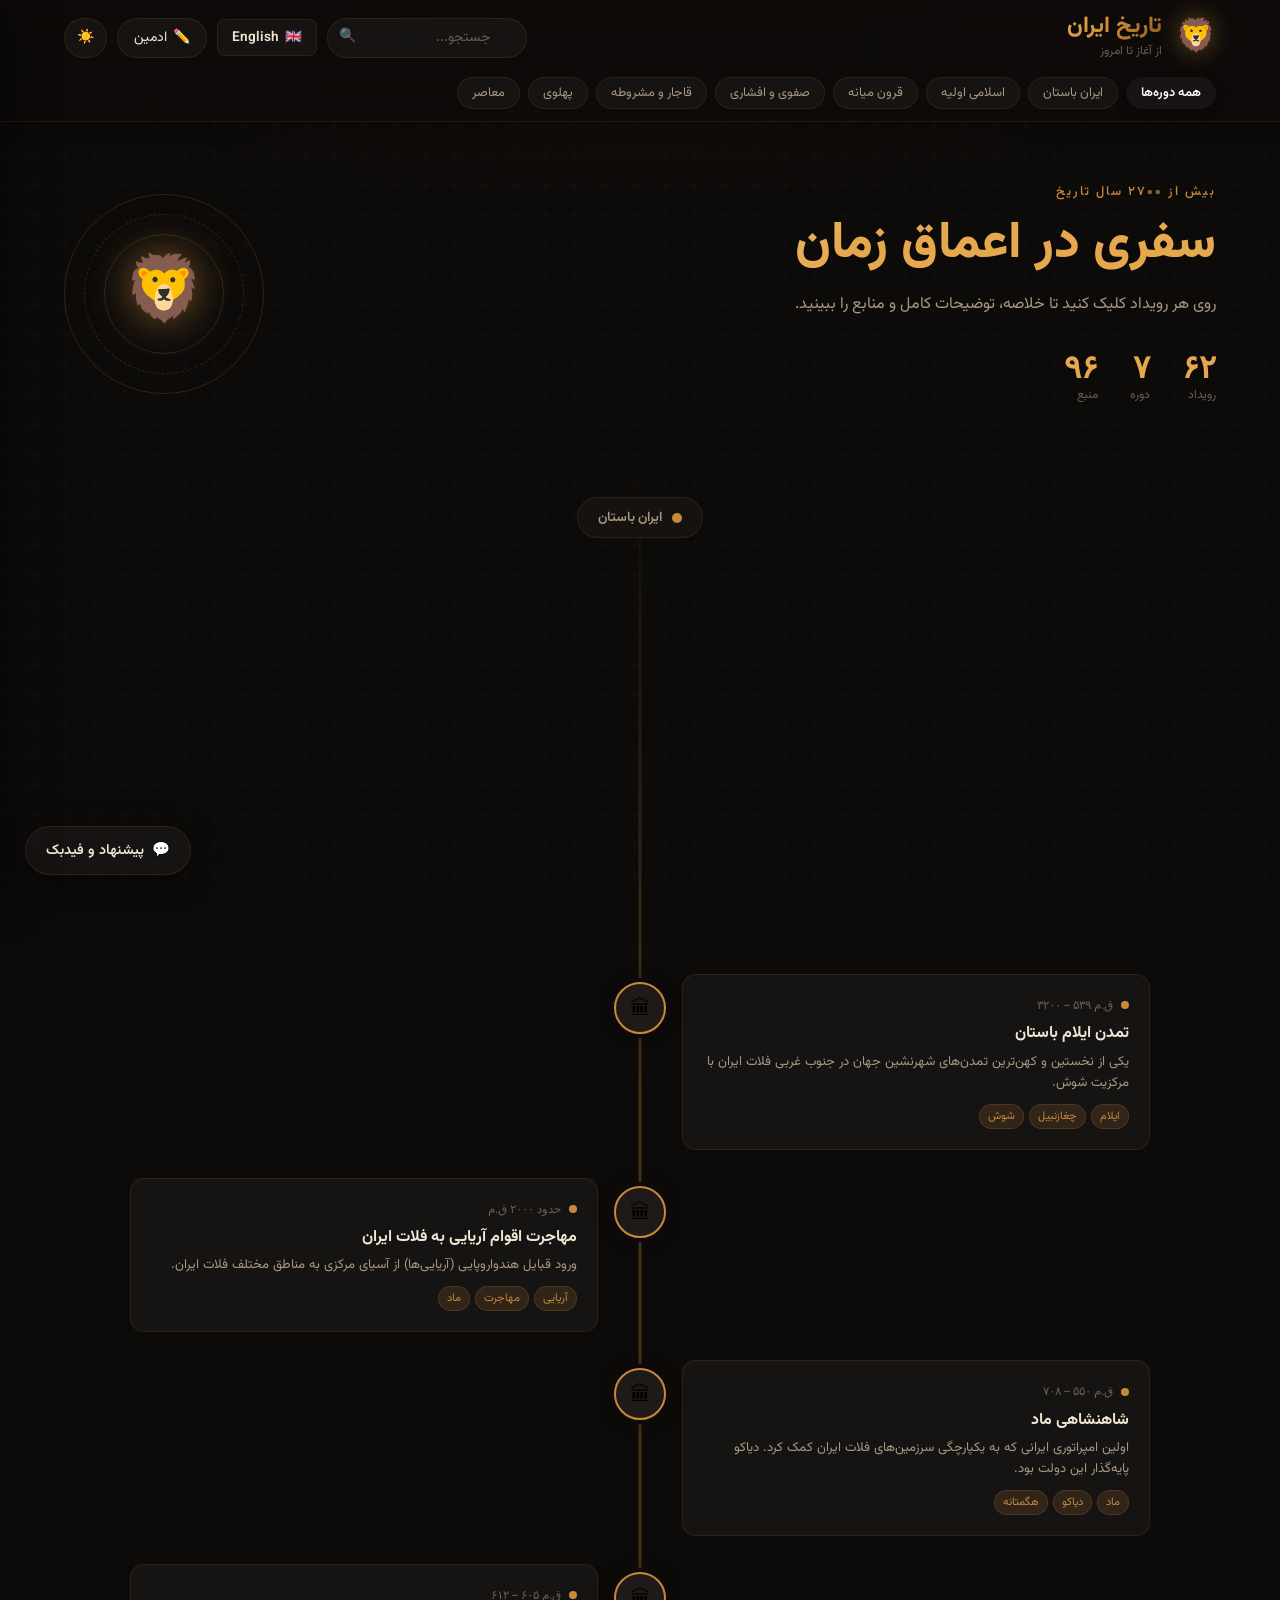
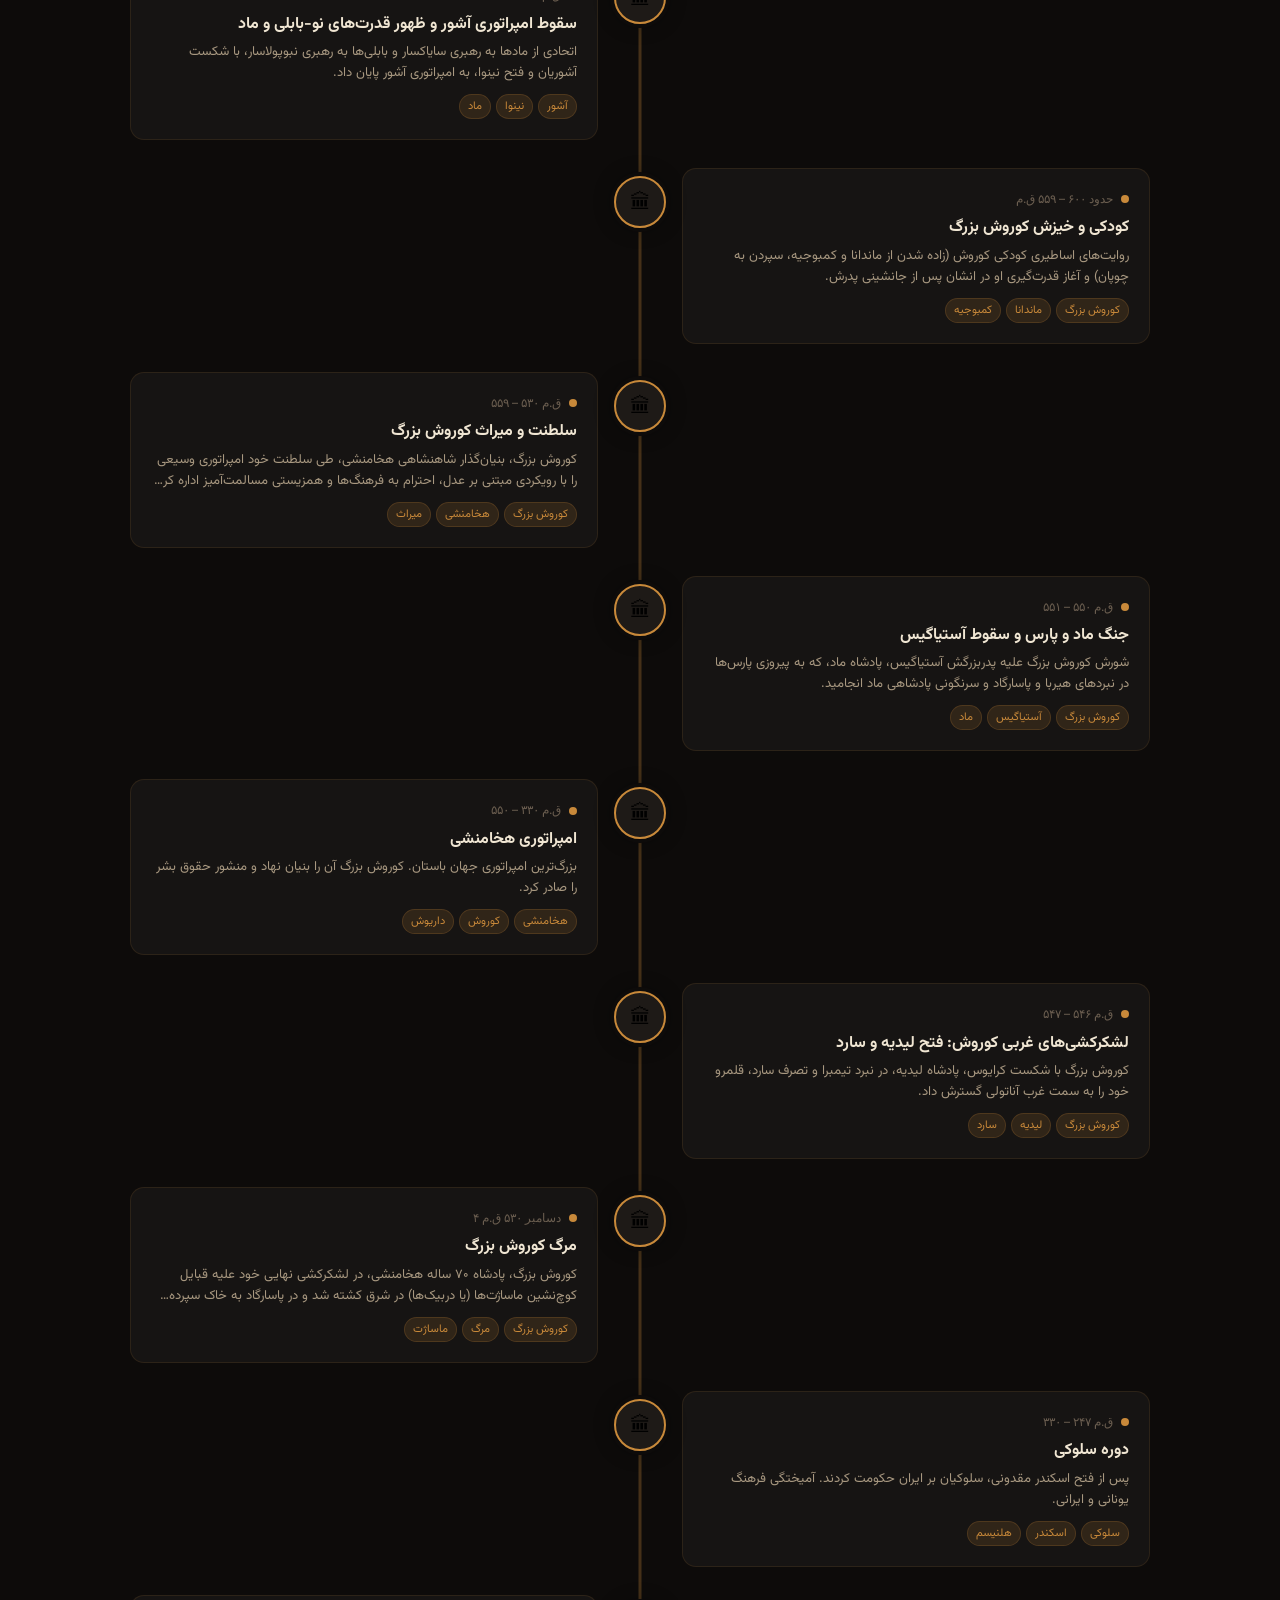
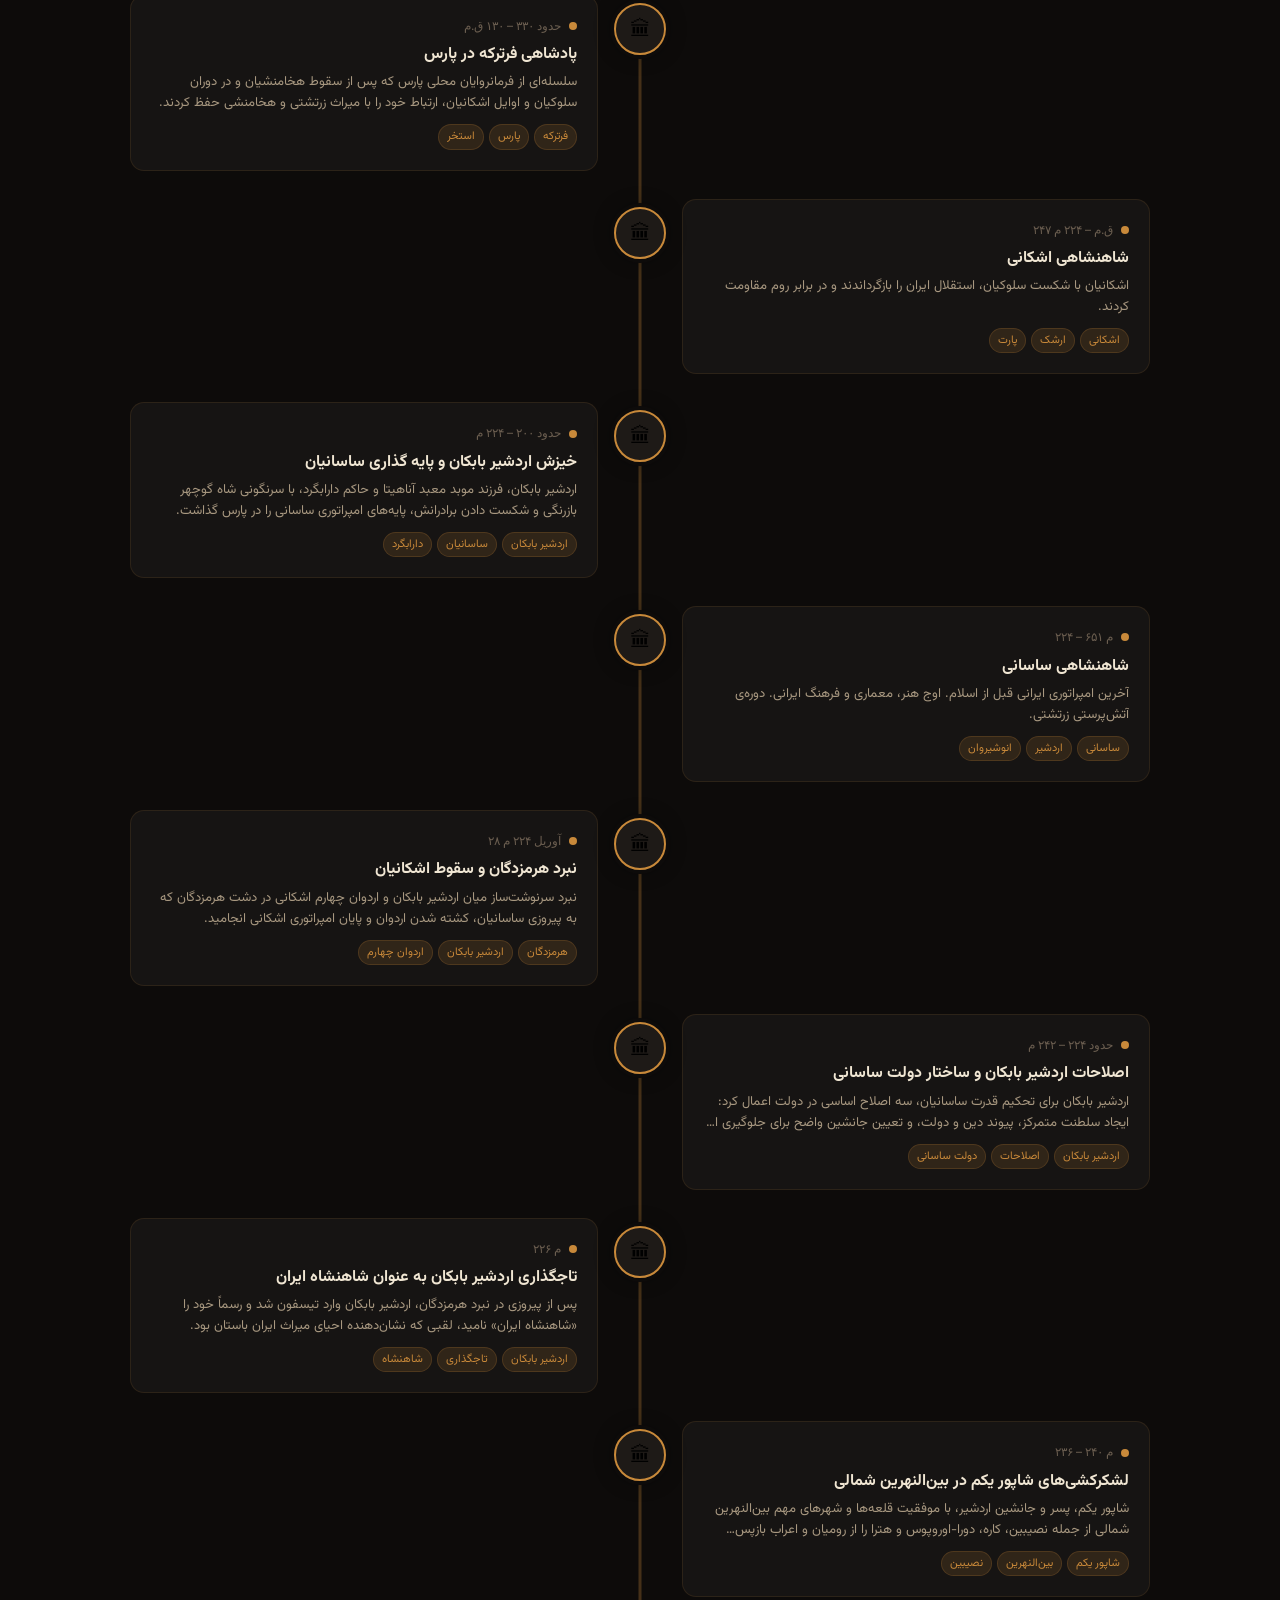
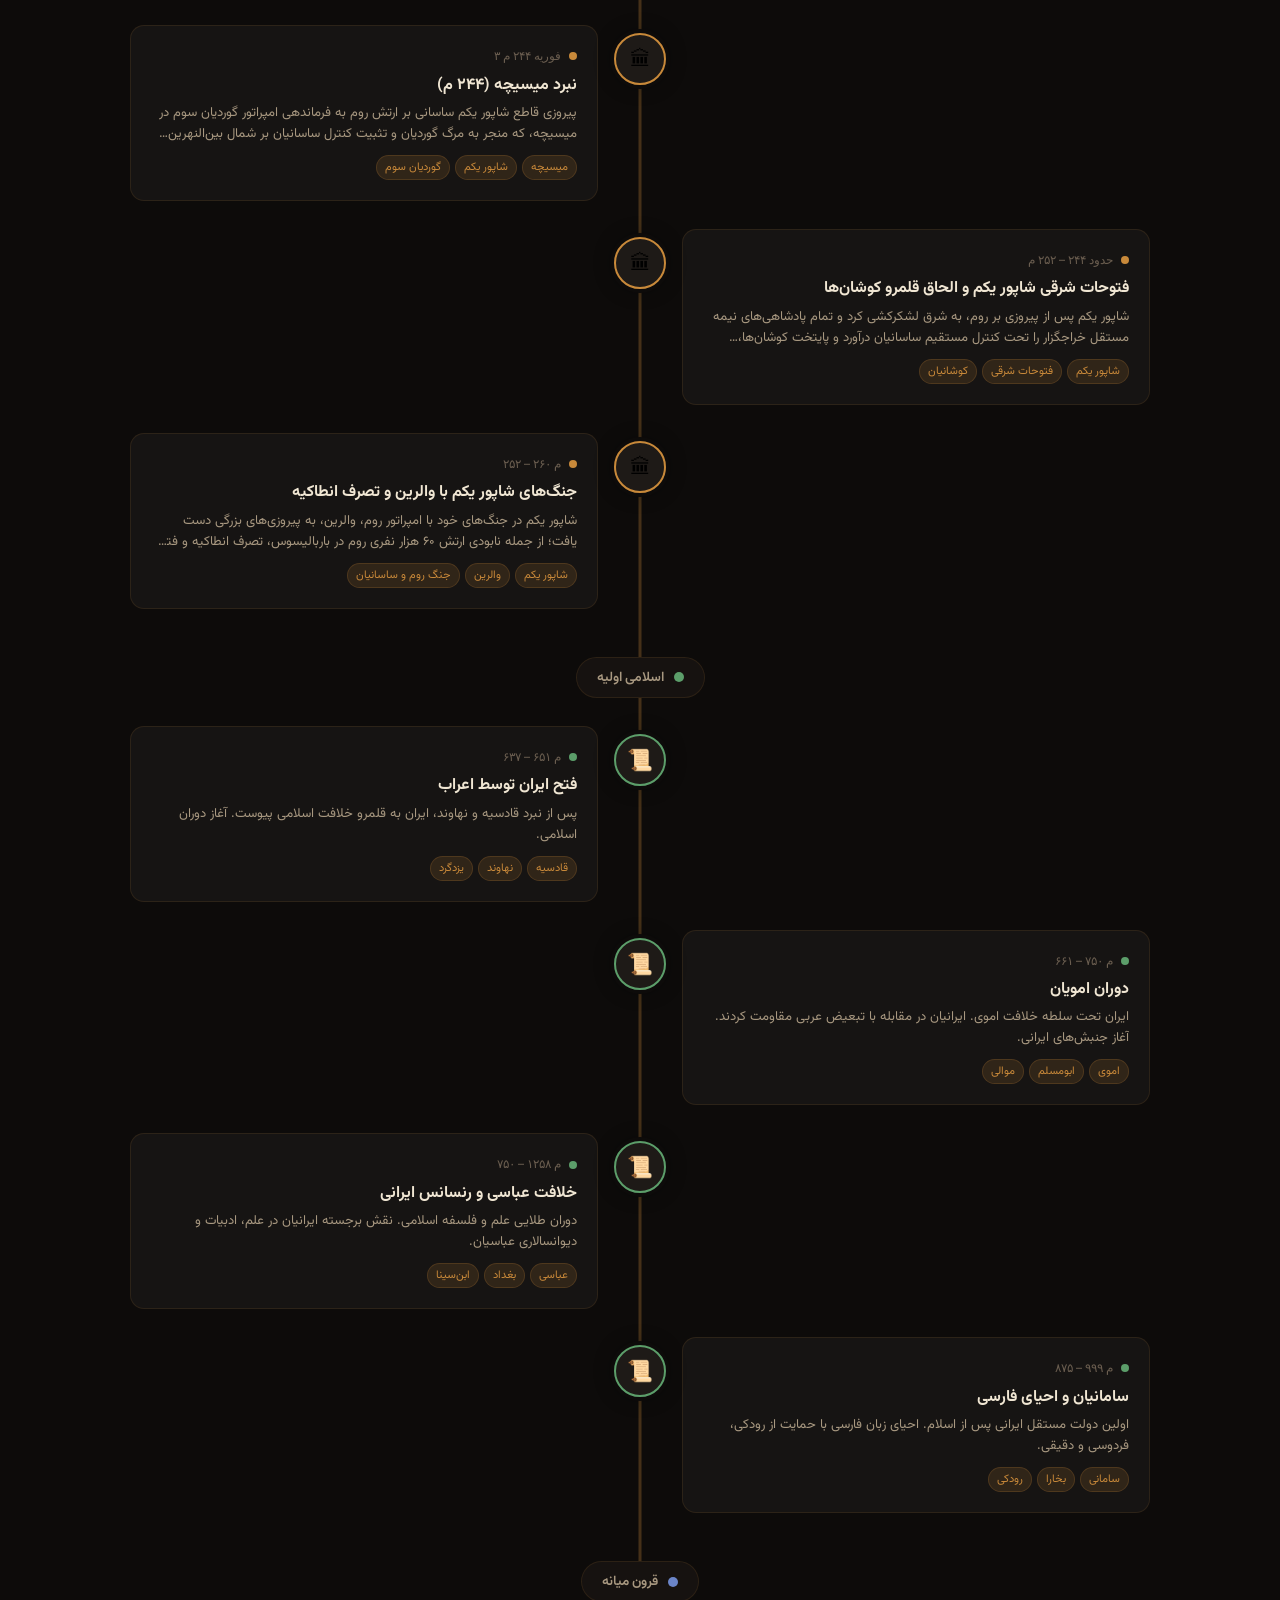
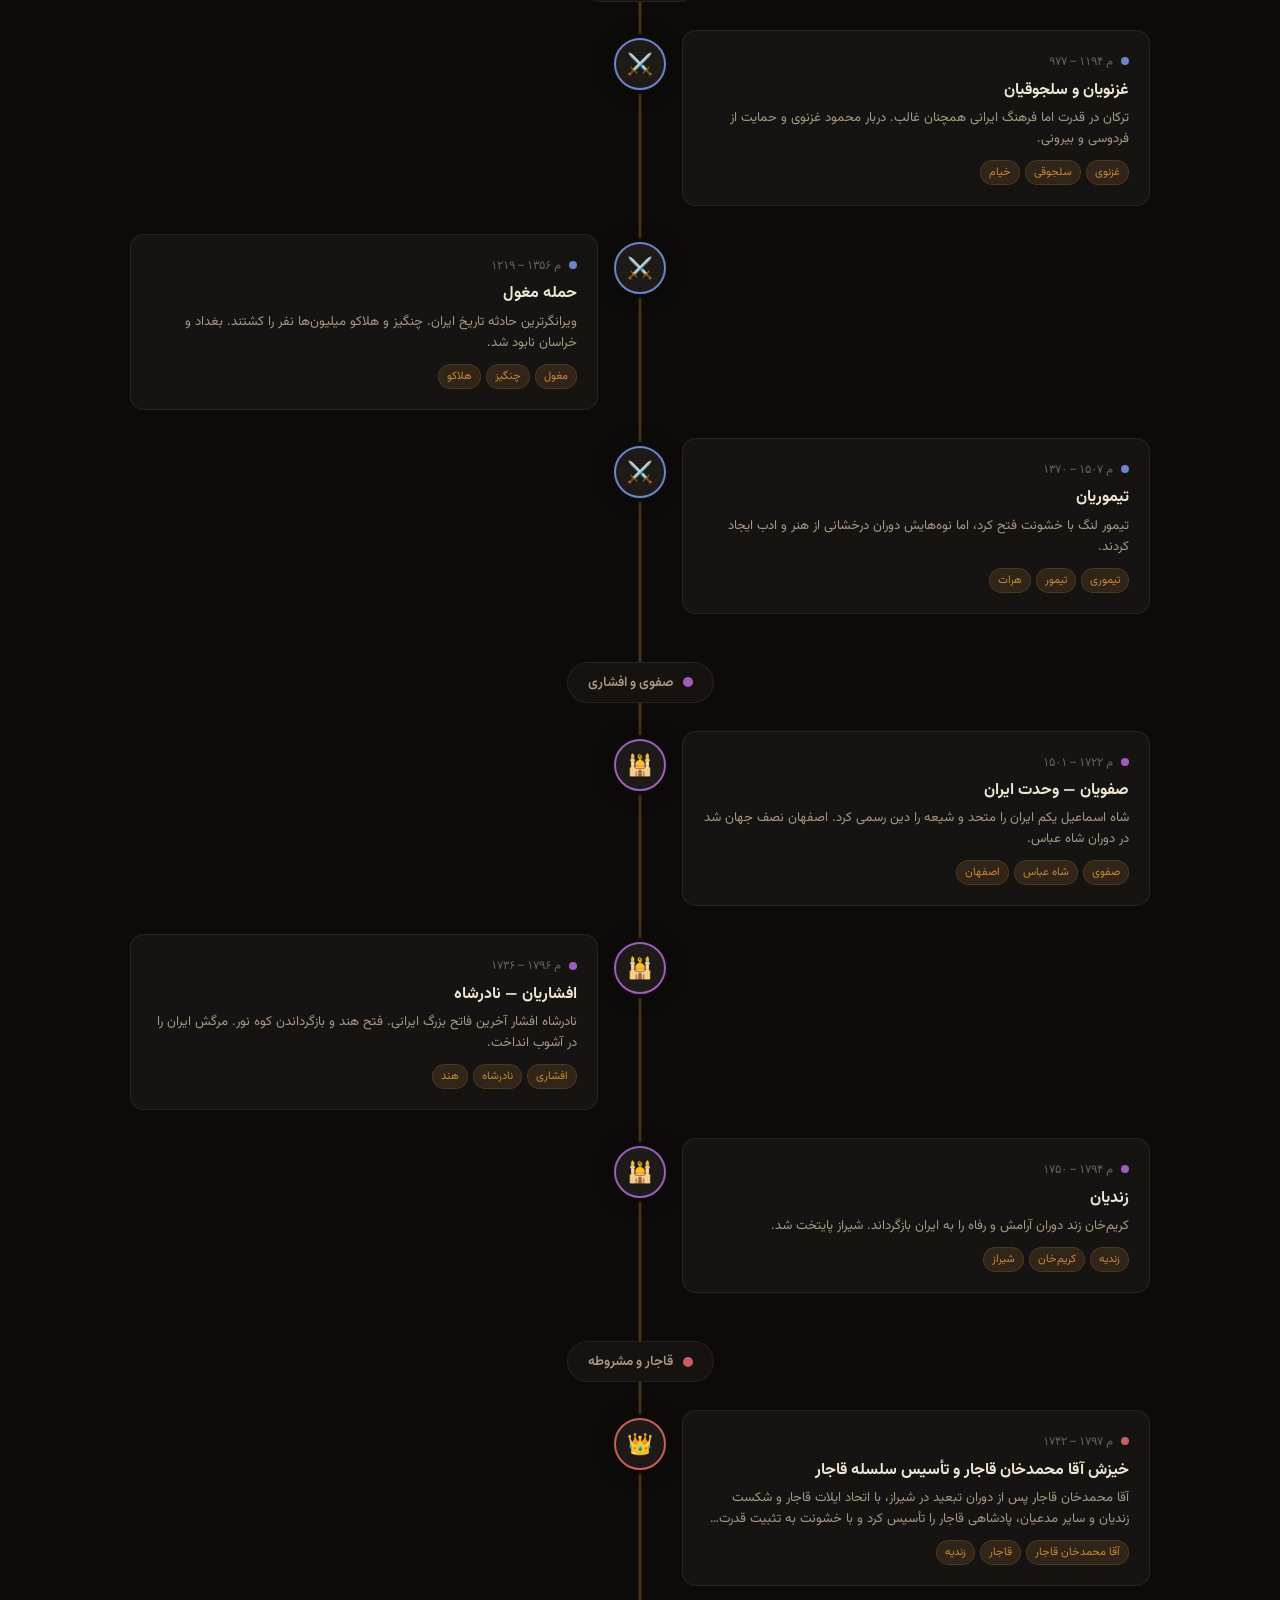
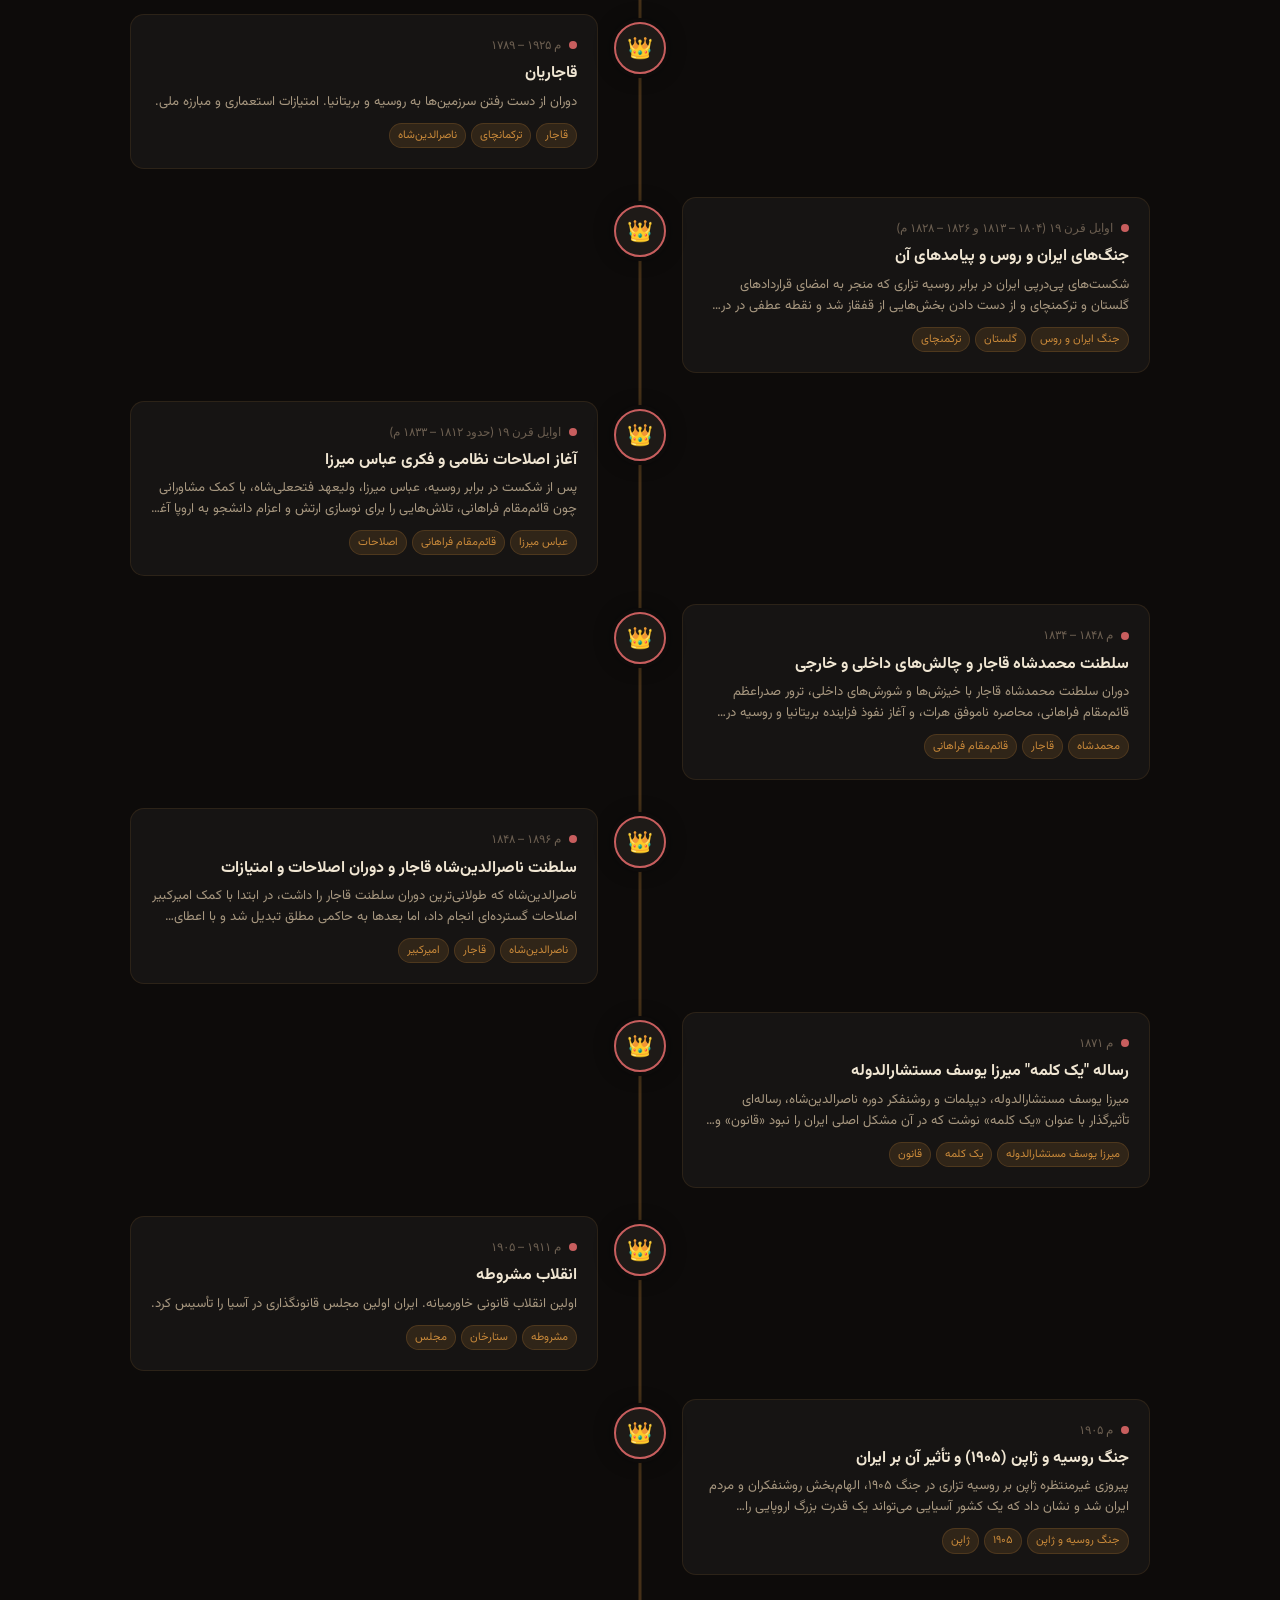
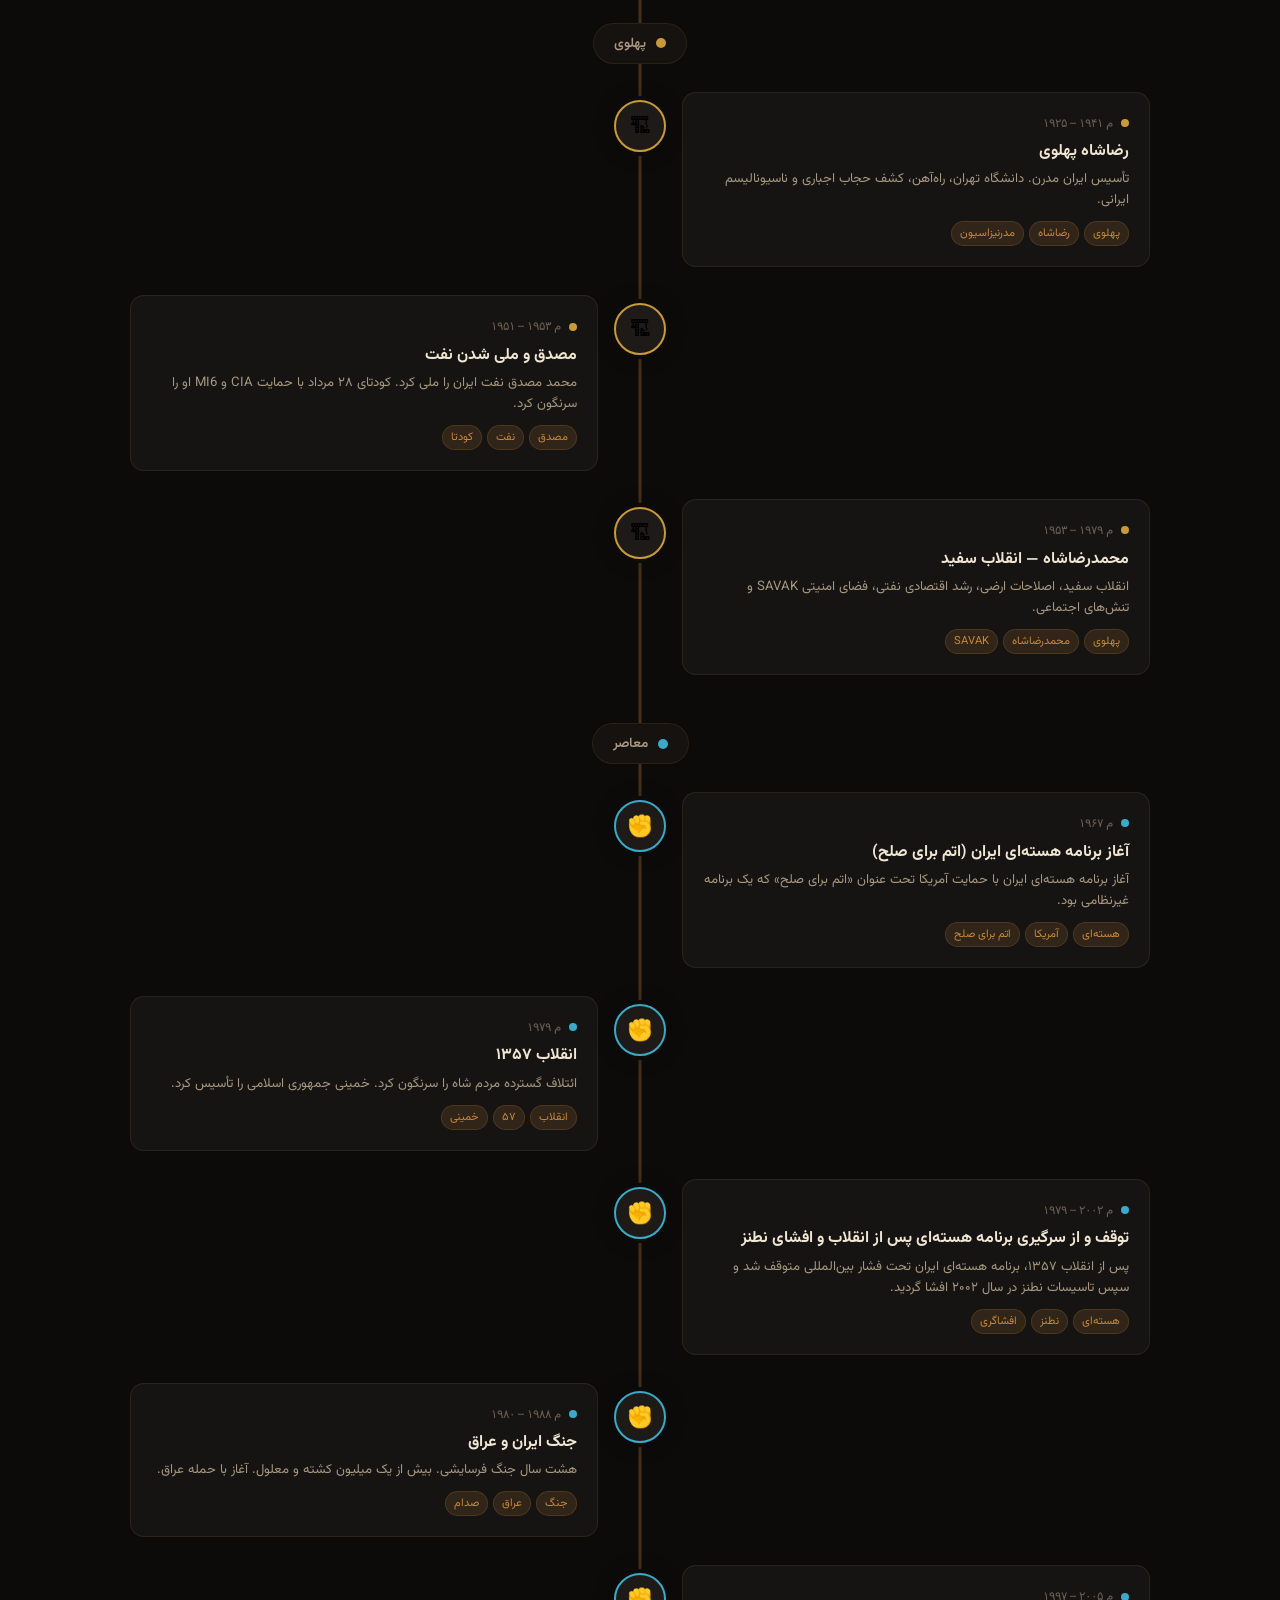
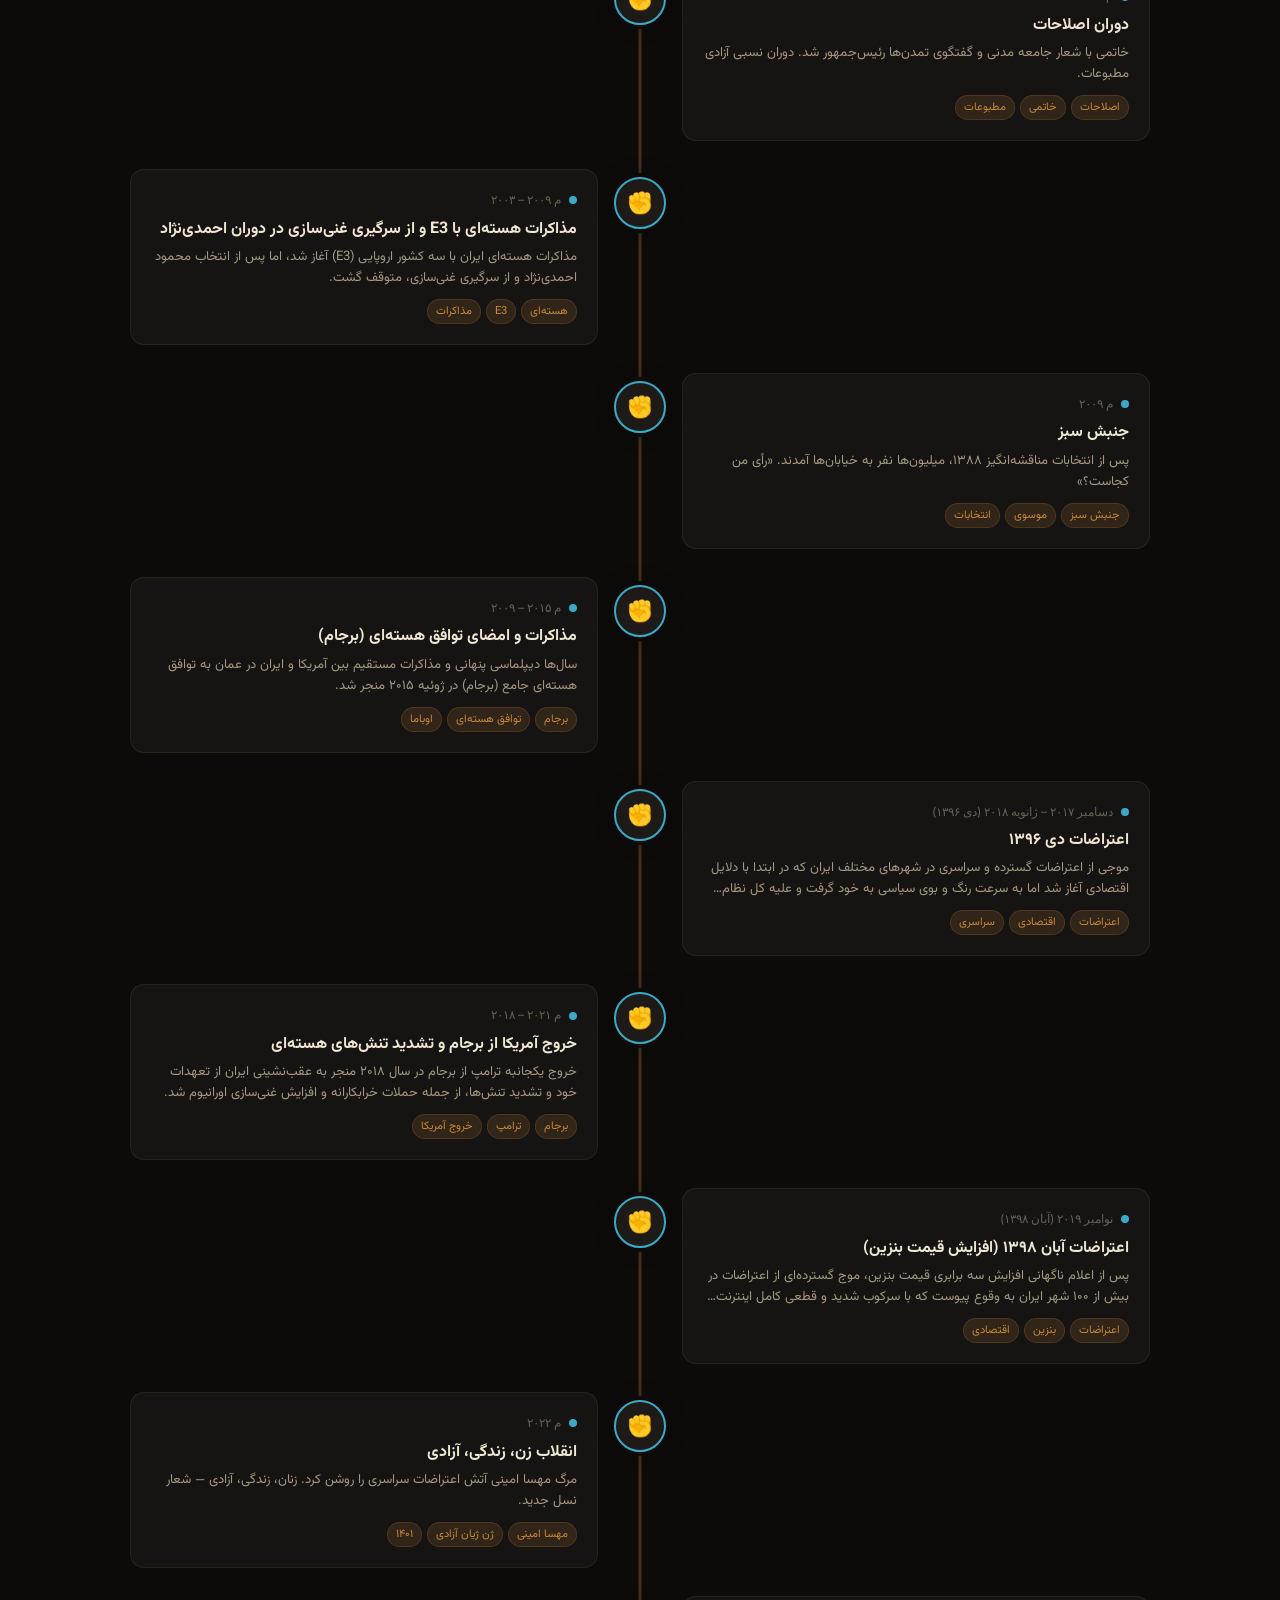
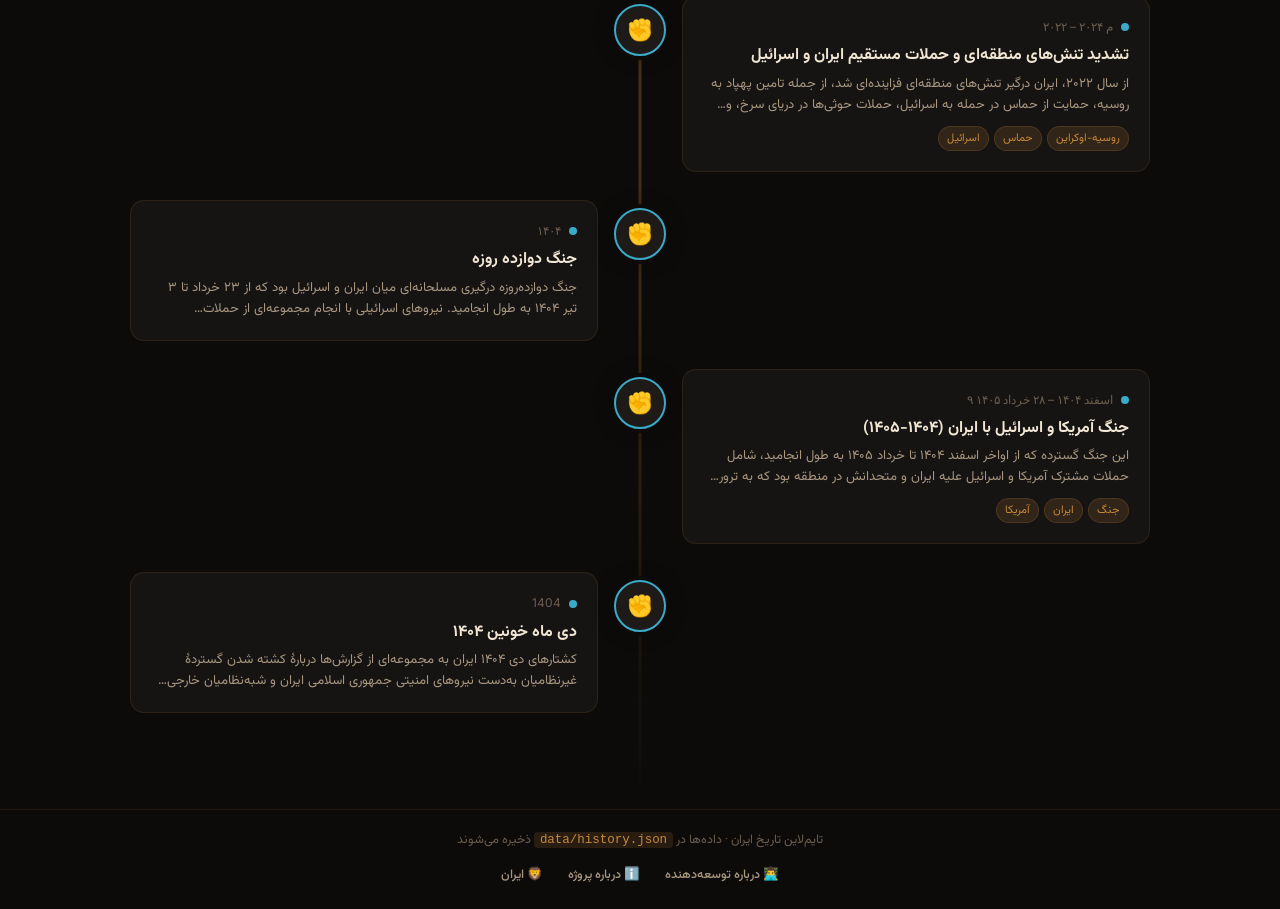
==== commit 0d27a938: "feat: bilingual FA/EN support + pro editor + delete events - Add English version at /en/ (en/index.h" ====
--- a/index.html
+++ b/index.html
@@ -27,6 +27,10 @@
           <input type="search" id="search-input" class="search-input" placeholder="جستجو..." aria-label="جستجو در رویدادها" />
           <span class="search-icon">🔍</span>
         </div>
+        <!-- Language Switcher -->
+        <a href="/en/" class="btn-lang-fa" id="btn-lang" title="Switch to English">
+          🇬🇧 <span>English</span>
+        </a>
         <button class="btn-admin" id="btn-open-admin" aria-label="پنل مدیریت">
           <span>✏️</span> ادمین
         </button>
@@ -223,14 +227,138 @@
         </form>
       </div>
 
-      <!-- Tab: Edit -->
+      <!-- Tab: Edit (Pro Editor) -->
       <div class="admin-tab-panel" id="panel-edit" role="tabpanel" aria-labelledby="tab-edit">
-        <div class="edit-search-wrapper">
-          <input type="search" id="admin-search" class="form-control" placeholder="جستجوی رویداد برای ویرایش..." />
-        </div>
-        <div class="edit-list" id="edit-list">
-          <!-- populated by JS -->
-        </div>
+        <div class="pro-editor-layout">
+          <!-- Left: Event list -->
+          <div class="pro-editor-list">
+            <div class="edit-search-wrapper">
+              <input type="search" id="admin-search" class="form-control" placeholder="جستجوی رویداد..." />
+            </div>
+            <div class="edit-list" id="edit-list"><!-- populated by JS --></div>
+          </div>
+          <!-- Right: Editor form -->
+          <div class="pro-editor-form" id="pro-editor-form">
+            <div class="pro-editor-empty" id="pro-editor-empty">
+              <span style="font-size:3rem">✏️</span>
+              <p>یک رویداد از لیست سمت راست انتخاب کنید تا ویرایش شود</p>
+            </div>
+            <div class="pro-editor-fields hidden" id="pro-editor-fields">
+              <div class="pro-editor-header">
+                <h3 class="pro-editor-event-name" id="pro-editor-event-name"></h3>
+                <button class="btn-pro-delete" id="btn-pro-delete" title="حذف این رویداد">🗑 حذف رویداد</button>
+              </div>
+
+              <!-- Editor sub-tabs -->
+              <div class="editor-subtabs">
+                <button class="editor-subtab active" data-subtab="basic">📝 اطلاعات پایه</button>
+                <button class="editor-subtab" data-subtab="rulers">👑 حاکمان</button>
+                <button class="editor-subtab" data-subtab="refs">📚 منابع</button>
+              </div>
+
+              <!-- Sub-panel: Basic info -->
+              <div class="editor-subpanel active" id="subpanel-basic">
+                <div class="form-group">
+                  <label>عنوان رویداد *</label>
+                  <input type="text" id="pro-ev-title" class="form-control" />
+                </div>
+                <div class="form-row">
+                  <div class="form-group">
+                    <label>بازه زمانی *</label>
+                    <input type="text" id="pro-ev-date" class="form-control" placeholder="مثلاً: ۲۲۴ – ۶۵۱ م" />
+                  </div>
+                  <div class="form-group">
+                    <label>سال مرتب‌سازی</label>
+                    <input type="number" id="pro-ev-datesort" class="form-control" placeholder="عدد منفی = ق.م" />
+                  </div>
+                </div>
+                <div class="form-group">
+                  <label>دوره تاریخی *</label>
+                  <select id="pro-ev-era" class="form-control"></select>
+                </div>
+                <div class="form-group">
+                  <label>خلاصه *</label>
+                  <textarea id="pro-ev-summary" class="form-control" rows="2"></textarea>
+                </div>
+                <div class="form-group">
+                  <label>توضیحات کامل</label>
+                  <textarea id="pro-ev-description" class="form-control" rows="6"></textarea>
+                </div>
+                <div class="form-group">
+                  <label>برچسب‌ها (با کاما جدا کنید)</label>
+                  <input type="text" id="pro-ev-tags" class="form-control" placeholder="هخامنشی، کوروش، پارسی" />
+                </div>
+                <div class="form-actions">
+                  <button class="btn-primary" id="btn-pro-save">💾 ذخیره تغییرات</button>
+                  <span class="pro-save-status" id="pro-save-status"></span>
+                </div>
+              </div>
+
+              <!-- Sub-panel: Rulers -->
+              <div class="editor-subpanel" id="subpanel-rulers">
+                <div class="rulers-editor-list" id="rulers-editor-list"></div>
+                <div class="ruler-add-form">
+                  <h4>افزودن حاکم جدید</h4>
+                  <div class="form-group">
+                    <label>نام حاکم *</label>
+                    <input type="text" id="ruler-name-input" class="form-control" placeholder="کوروش بزرگ" />
+                  </div>
+                  <div class="form-row">
+                    <div class="form-group">
+                      <label>دوره حکومت</label>
+                      <input type="text" id="ruler-reign-input" class="form-control" placeholder="۵۵۰ – ۵۳۰ ق.م" />
+                    </div>
+                    <div class="form-group">
+                      <label>یادداشت</label>
+                      <input type="text" id="ruler-note-input" class="form-control" placeholder="توضیح کوتاه..." />
+                    </div>
+                  </div>
+                  <button class="btn-secondary" id="btn-add-ruler">➕ افزودن حاکم</button>
+                </div>
+              </div>
+
+              <!-- Sub-panel: References -->
+              <div class="editor-subpanel" id="subpanel-refs">
+                <div class="refs-editor-list" id="refs-editor-list"></div>
+                <div class="ref-add-form">
+                  <h4>افزودن منبع جدید</h4>
+                  <div class="form-row">
+                    <div class="form-group">
+                      <label>نوع منبع</label>
+                      <select id="pro-ref-type" class="form-control">
+                        <option value="website">🌐 وب‌سایت</option>
+                        <option value="book">📚 کتاب</option>
+                        <option value="video">🎬 ویدیو</option>
+                        <option value="article">📄 مقاله</option>
+                        <option value="image">🖼 تصویر</option>
+                      </select>
+                    </div>
+                    <div class="form-group">
+                      <label>عنوان منبع *</label>
+                      <input type="text" id="pro-ref-title" class="form-control" placeholder="نام کتاب / عنوان مقاله" />
+                    </div>
+                  </div>
+                  <div class="form-row">
+                    <div class="form-group">
+                      <label>نویسنده / منبع</label>
+                      <input type="text" id="pro-ref-author" class="form-control" placeholder="نام نویسنده" />
+                    </div>
+                    <div class="form-group">
+                      <label>سال انتشار</label>
+                      <input type="text" id="pro-ref-year" class="form-control" placeholder="۱۴۰۰" />
+                    </div>
+                  </div>
+                  <div class="form-group">
+                    <label>لینک (URL)</label>
+                    <input type="url" id="pro-ref-url" class="form-control" placeholder="https://..." dir="ltr" />
+                  </div>
+                  <button class="btn-secondary" id="btn-add-pro-ref">➕ افزودن منبع</button>
+                </div>
+              </div>
+
+            </div><!-- /pro-editor-fields -->
+          </div><!-- /pro-editor-form -->
+        </div><!-- /pro-editor-layout -->
       </div>
 
       <!-- Tab: Export -->
@@ -339,6 +467,19 @@
     </div>
   </dialog>
 
+  <!-- ===== DELETE CONFIRM DIALOG ===== -->
+  <dialog id="confirm-delete-dialog" aria-modal="true" aria-labelledby="confirm-delete-title">
+    <div class="confirm-dialog-inner">
+      <span class="confirm-dialog-icon">🗑️</span>
+      <h2 class="confirm-dialog-title" id="confirm-delete-title">حذف رویداد</h2>
+      <p class="confirm-dialog-msg">آیا مطمئن هستید که میخواهید رویداد<br>«<span class="confirm-dialog-event-name" id="confirm-delete-event-name"></span>»<br>را برای همیشه حذف کنید؟<br><small style="color:var(--text-muted)">این عمل قابل بازگشت نیست.</small></p>
+      <div class="confirm-dialog-actions">
+        <button class="btn-confirm-cancel" id="btn-confirm-cancel">انصراف</button>
+        <button class="btn-confirm-delete" id="btn-confirm-delete">بله، حذف کن</button>
+      </div>
+    </div>
+  </dialog>
+
   <!-- ===== FLOATING FEEDBACK BUTTON ===== -->
   <button class="btn-floating-feedback" id="btn-open-feedback" aria-label="پیشنهاد و فیدبک">
     <span>💬</span> پیشنهاد و فیدبک
@@ -385,6 +526,7 @@
     <div class="footer-links">
       <a href="about-developer.html" class="footer-link">👨‍💻 درباره توسعه‌دهنده</a>
       <a href="about-project.html" class="footer-link">ℹ️ درباره پروژه</a>
+      <a href="iran.html" class="footer-link">🦁 ایران</a>
     </div>
   </footer>
 
--- a/style.css
+++ b/style.css
@@ -1798,3 +1798,316 @@
     font-size: 0.8rem;
   }
 }
+
+/* ── PRO EDITOR LAYOUT ─────────────────────────────────────── */
+.admin-dialog.wide { max-width: 980px; }
+
+#panel-edit.active { display: flex; padding: 0; overflow: hidden; height: calc(90dvh - 130px); }
+
+.pro-editor-layout {
+  display: grid;
+  grid-template-columns: 270px 1fr;
+  width: 100%;
+  height: 100%;
+  overflow: hidden;
+}
+
+.pro-editor-list {
+  border-left: 1px solid var(--border-subtle);
+  display: flex;
+  flex-direction: column;
+  overflow: hidden;
+  background: var(--bg-card);
+  padding: 12px 10px;
+}
+
+.pro-editor-list .edit-search-wrapper { margin-bottom: 8px; flex-shrink: 0; }
+
+.pro-editor-list .edit-list {
+  flex: 1;
+  overflow-y: auto;
+  scrollbar-width: thin;
+  scrollbar-color: var(--border-subtle) transparent;
+  display: flex;
+  flex-direction: column;
+  gap: 3px;
+}
+
+.pro-editor-list .edit-list-item {
+  padding: 8px 10px;
+  cursor: pointer;
+  border-radius: var(--radius-sm);
+  justify-content: flex-start;
+}
+
+.pro-editor-list .edit-list-item .btn-edit-item,
+.pro-editor-list .edit-list-item .btn-delete-item { display: none; }
+
+.pro-editor-list .edit-list-item.selected {
+  background: var(--gold-dim);
+  border-color: rgba(200,137,58,0.35);
+}
+
+.pro-editor-list .edit-list-item:hover:not(.selected) {
+  background: var(--bg-glass);
+  border-color: var(--border-active);
+}
+
+.pro-editor-form {
+  display: flex;
+  flex-direction: column;
+  overflow-y: auto;
+  padding: 20px 22px;
+  scrollbar-width: thin;
+  scrollbar-color: var(--border-subtle) transparent;
+}
+
+.pro-editor-empty {
+  display: flex;
+  flex-direction: column;
+  align-items: center;
+  justify-content: center;
+  height: 100%;
+  color: var(--text-muted);
+  gap: 12px;
+  font-size: 0.9rem;
+  text-align: center;
+}
+
+.pro-editor-header {
+  display: flex;
+  align-items: flex-start;
+  justify-content: space-between;
+  gap: 12px;
+  margin-bottom: 14px;
+}
+
+.pro-editor-event-name {
+  font-size: 1rem;
+  font-weight: 700;
+  color: var(--text-primary);
+  flex: 1;
+  line-height: 1.4;
+}
+
+.btn-pro-delete {
+  background: rgba(200,58,58,0.12);
+  border: 1px solid rgba(200,58,58,0.25);
+  border-radius: var(--radius-sm);
+  color: #e07070;
+  cursor: pointer;
+  font-family: inherit;
+  font-size: 0.8rem;
+  font-weight: 600;
+  padding: 6px 12px;
+  transition: all var(--transition-fast);
+  flex-shrink: 0;
+  white-space: nowrap;
+}
+
+.btn-pro-delete:hover {
+  background: rgba(200,58,58,0.25);
+  border-color: rgba(200,58,58,0.5);
+  color: #ff6b6b;
+}
+
+.editor-subtabs {
+  display: flex;
+  gap: 2px;
+  border-bottom: 1px solid var(--border-subtle);
+  margin-bottom: 16px;
+  flex-shrink: 0;
+}
+
+.editor-subtab {
+  background: transparent;
+  border: none;
+  border-bottom: 2px solid transparent;
+  color: var(--text-muted);
+  cursor: pointer;
+  font-family: inherit;
+  font-size: 0.82rem;
+  font-weight: 500;
+  padding: 7px 14px 10px;
+  transition: all var(--transition-fast);
+}
+
+.editor-subtab:hover { color: var(--text-secondary); }
+
+.editor-subtab.active {
+  border-bottom-color: var(--gold);
+  color: var(--gold-light);
+  font-weight: 700;
+}
+
+.editor-subpanel { display: none; }
+.editor-subpanel.active { display: block; }
+
+.pro-save-status {
+  font-size: 0.82rem;
+  color: var(--text-muted);
+  margin-right: 10px;
+  transition: color 0.3s;
+}
+.pro-save-status.saving { color: var(--gold-light); }
+.pro-save-status.saved  { color: #7dcf8e; }
+.pro-save-status.error  { color: #e07070; }
+
+.rulers-editor-list, .refs-editor-list {
+  display: flex;
+  flex-direction: column;
+  gap: 6px;
+  margin-bottom: 18px;
+  min-height: 30px;
+}
+
+.ruler-editor-item, .ref-editor-item {
+  display: flex;
+  align-items: flex-start;
+  gap: 10px;
+  background: var(--bg-glass);
+  border: 1px solid var(--border-subtle);
+  border-radius: var(--radius-sm);
+  padding: 10px 12px;
+}
+
+.ruler-editor-item-info, .ref-editor-item-info { flex: 1; min-width: 0; }
+
+.ruler-editor-item-name, .ref-editor-item-title {
+  font-weight: 700;
+  font-size: 0.87rem;
+  color: var(--text-primary);
+}
+
+.ruler-editor-item-reign { font-size: 0.75rem; color: var(--gold-light); margin-top: 2px; }
+.ruler-editor-item-note  { font-size: 0.73rem; color: var(--text-muted); margin-top: 2px; }
+.ref-editor-item-meta    { font-size: 0.73rem; color: var(--text-muted); margin-top: 2px; }
+
+.ref-editor-item-link {
+  font-size: 0.73rem;
+  color: var(--gold-light);
+  text-decoration: none;
+  margin-top: 3px;
+  display: block;
+  overflow: hidden;
+  text-overflow: ellipsis;
+  white-space: nowrap;
+}
+
+.btn-ruler-delete, .btn-ref-delete {
+  background: none;
+  border: none;
+  color: var(--text-muted);
+  cursor: pointer;
+  font-size: 1rem;
+  padding: 2px 5px;
+  border-radius: 4px;
+  transition: all var(--transition-fast);
+  flex-shrink: 0;
+  line-height: 1;
+}
+
+.btn-ruler-delete:hover, .btn-ref-delete:hover {
+  color: #e07070;
+  background: rgba(200,58,58,0.1);
+}
+
+.ruler-add-form, .ref-add-form {
+  background: var(--bg-card);
+  border: 1px solid var(--border-subtle);
+  border-radius: var(--radius-md);
+  padding: 14px 16px;
+  margin-top: 6px;
+}
+
+.ruler-add-form h4, .ref-add-form h4 {
+  font-size: 0.8rem;
+  font-weight: 700;
+  color: var(--text-muted);
+  margin-bottom: 12px;
+  text-transform: uppercase;
+  letter-spacing: 0.5px;
+}
+
+/* DELETE CONFIRMATION DIALOG */
+#confirm-delete-dialog {
+  background: var(--bg-surface);
+  border: 1px solid rgba(200,58,58,0.35);
+  border-radius: var(--radius-lg);
+  box-shadow: 0 20px 60px rgba(0,0,0,0.8);
+  color: var(--text-primary);
+  max-width: 420px;
+  width: calc(100% - 40px);
+  padding: 0;
+  position: fixed;
+  top: 50%;
+  left: 50%;
+  transform: translate(-50%, -50%);
+}
+
+#confirm-delete-dialog::backdrop {
+  background: rgba(0,0,0,0.75);
+  backdrop-filter: blur(10px);
+}
+
+.confirm-dialog-inner { padding: 30px 28px 22px; text-align: center; }
+.confirm-dialog-icon { font-size: 2.8rem; margin-bottom: 14px; display: block; }
+.confirm-dialog-title { font-size: 1.15rem; font-weight: 800; color: var(--text-primary); margin-bottom: 10px; }
+.confirm-dialog-msg { font-size: 0.88rem; color: var(--text-secondary); line-height: 1.7; margin-bottom: 24px; }
+.confirm-dialog-event-name { color: var(--gold-light); font-weight: 700; }
+
+.confirm-dialog-actions { display: flex; gap: 10px; justify-content: center; }
+
+.btn-confirm-cancel {
+  background: var(--bg-glass);
+  border: 1px solid var(--border-subtle);
+  border-radius: var(--radius-sm);
+  color: var(--text-secondary);
+  cursor: pointer;
+  font-family: inherit;
+  font-size: 0.9rem;
+  font-weight: 600;
+  padding: 10px 24px;
+  transition: all var(--transition-fast);
+}
+.btn-confirm-cancel:hover { border-color: var(--border-active); color: var(--text-primary); }
+
+.btn-confirm-delete {
+  background: rgba(200,58,58,0.18);
+  border: 1px solid rgba(200,58,58,0.4);
+  border-radius: var(--radius-sm);
+  color: #ff6b6b;
+  cursor: pointer;
+  font-family: inherit;
+  font-size: 0.9rem;
+  font-weight: 700;
+  padding: 10px 24px;
+  transition: all var(--transition-fast);
+}
+.btn-confirm-delete:hover { background: rgba(200,58,58,0.32); border-color: rgba(200,58,58,0.6); }
+.btn-confirm-delete:disabled { opacity: 0.5; cursor: not-allowed; }
+
+/* ── Language Switcher (shared) ────────────────────── */
+.btn-lang-fa {
+  display: inline-flex;
+  align-items: center;
+  gap: 6px;
+  padding: 6px 14px;
+  border-radius: 8px;
+  background: var(--bg-glass);
+  border: 1px solid var(--border-subtle);
+  color: var(--text-primary);
+  font-size: 0.85rem;
+  font-weight: 600;
+  cursor: pointer;
+  text-decoration: none;
+  transition: background 0.2s, border-color 0.2s, transform 0.15s;
+  white-space: nowrap;
+  flex-shrink: 0;
+}
+
+.btn-lang-fa:hover {
+  background: var(--bg-card);
+  border-color: var(--gold);
+  transform: translateY(-1px);
+}
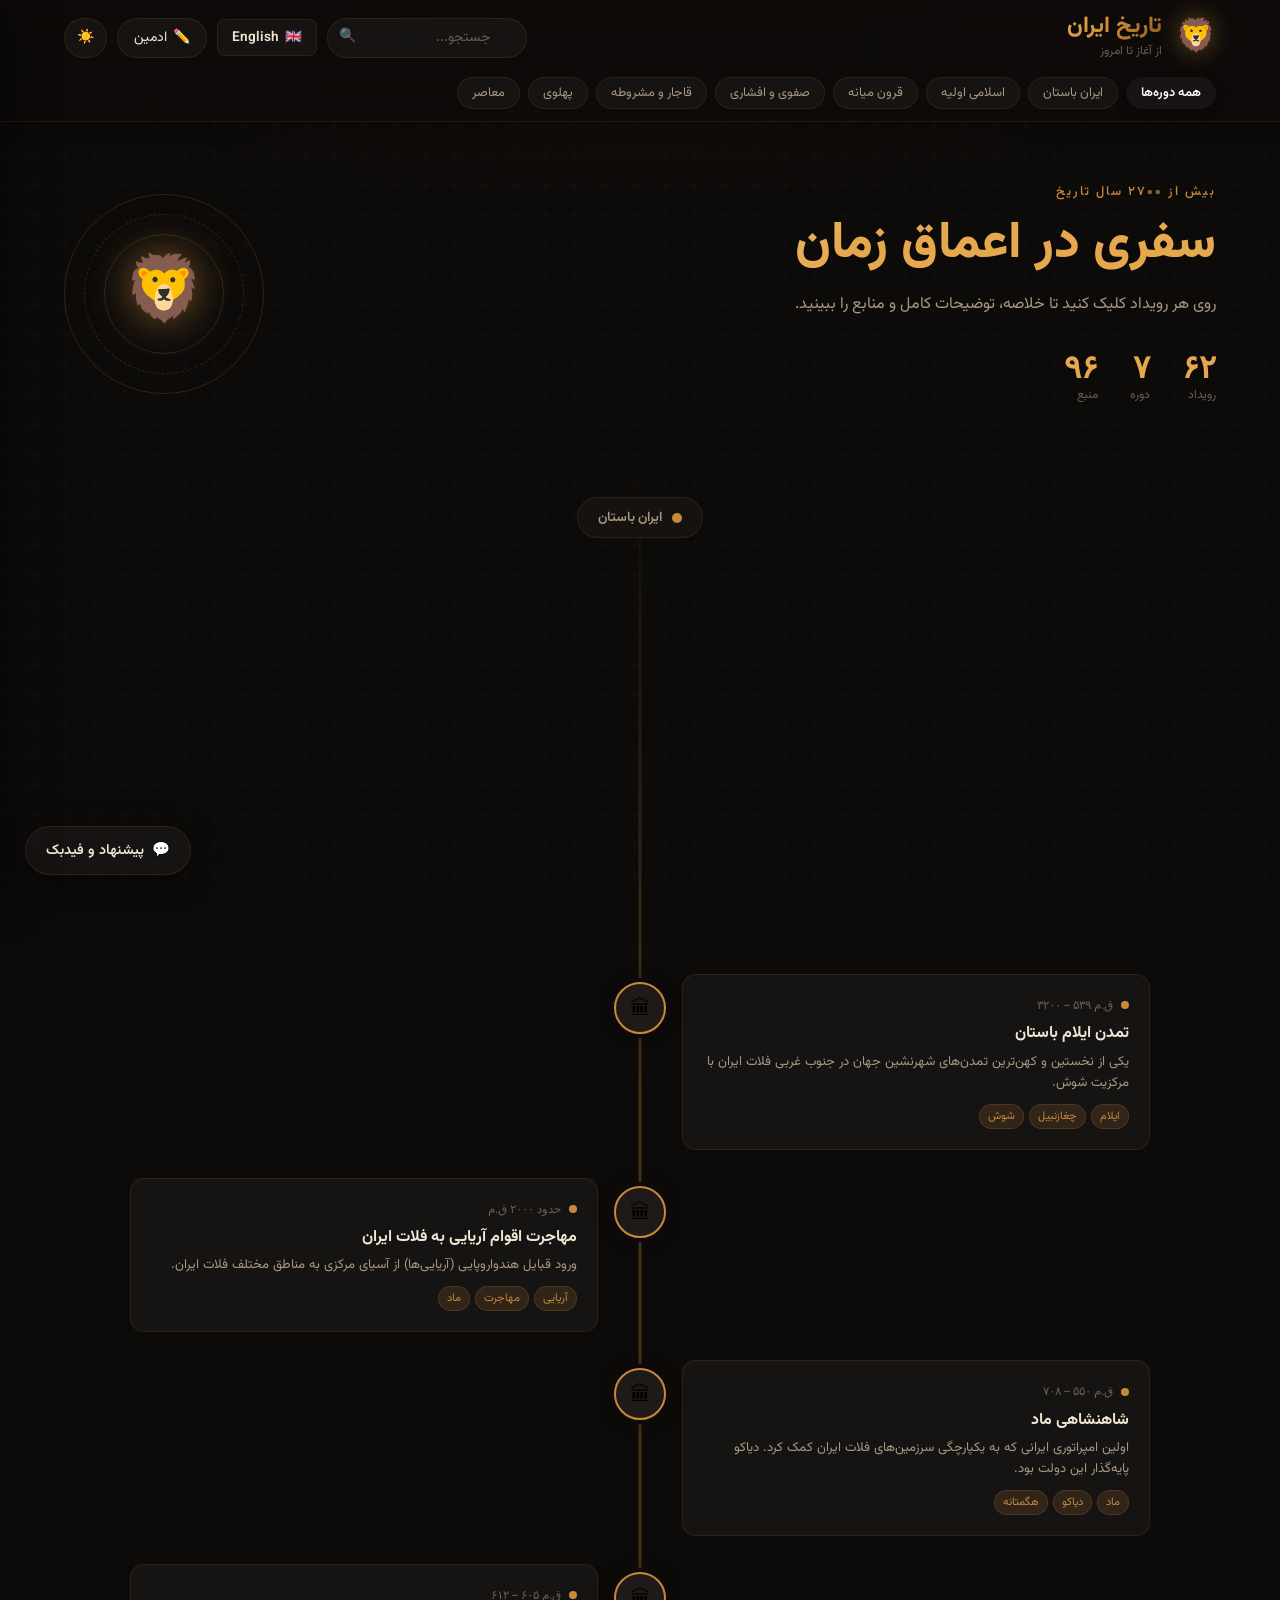
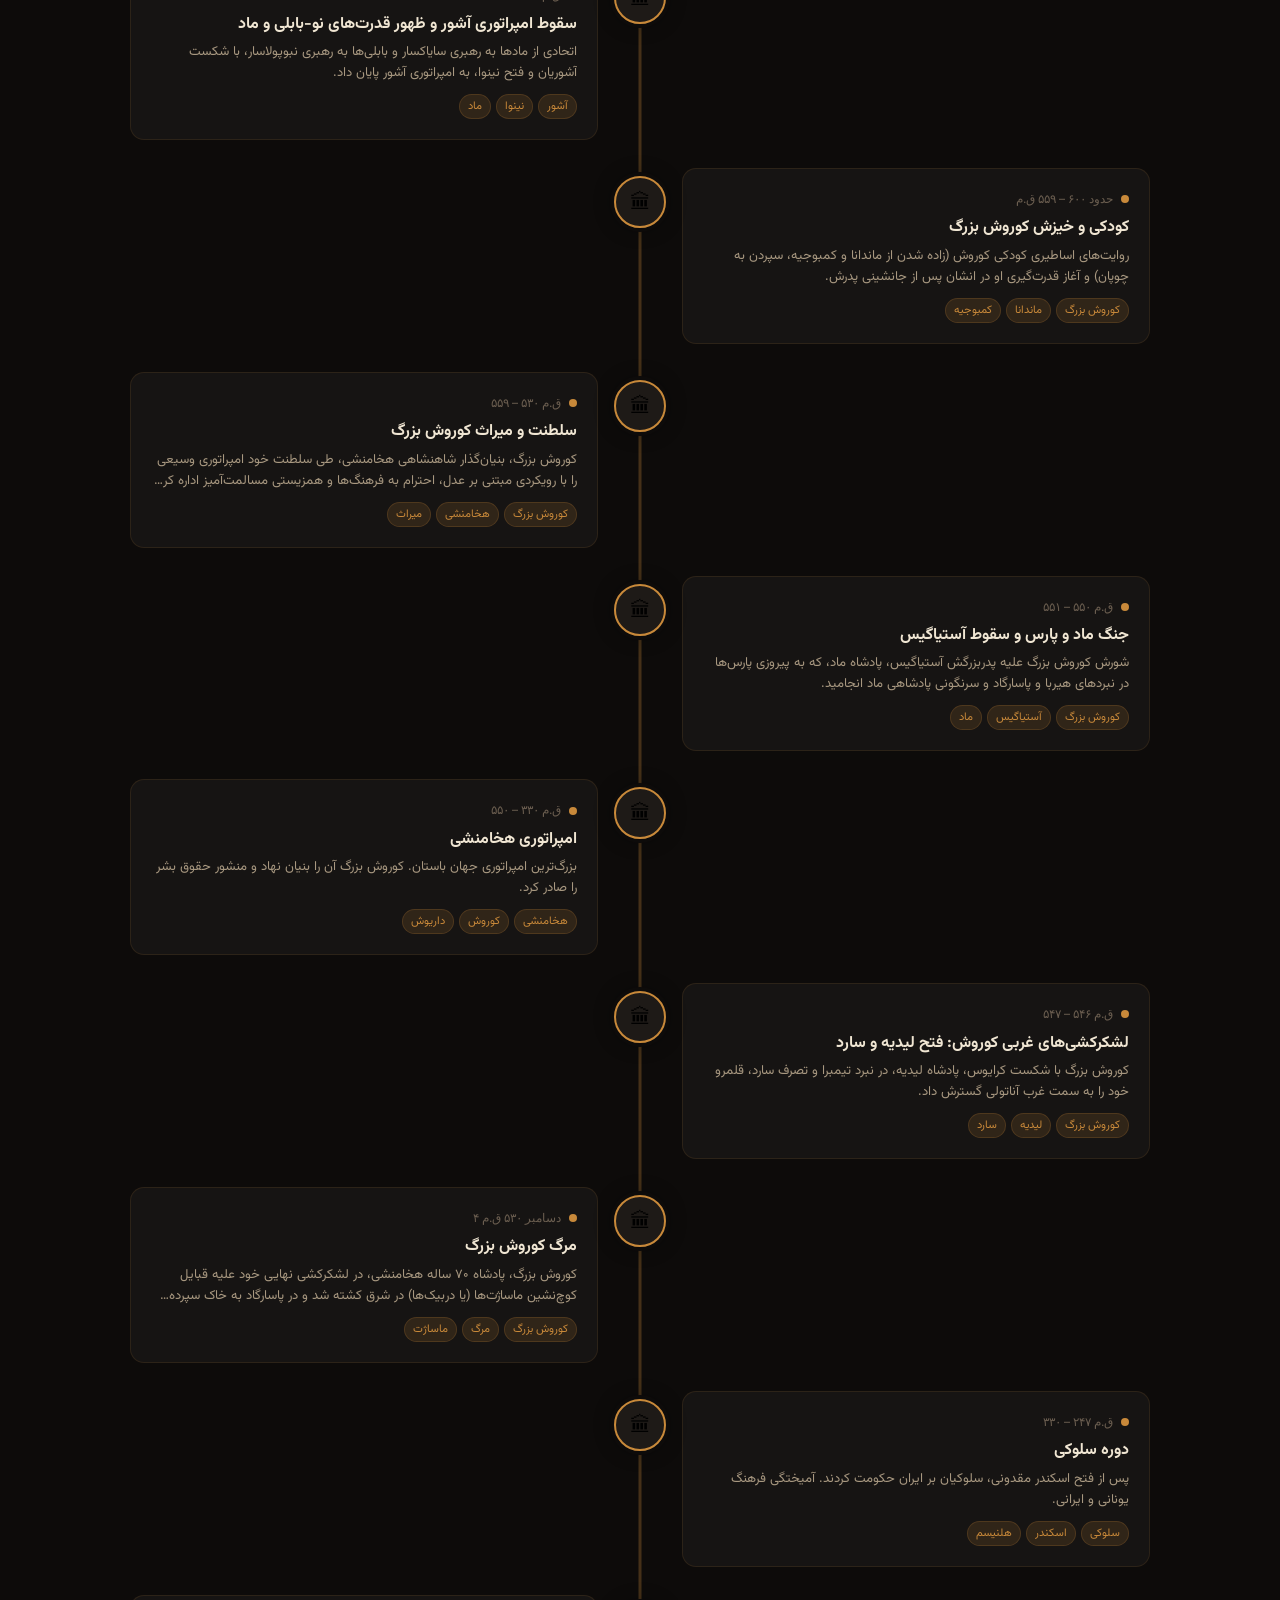
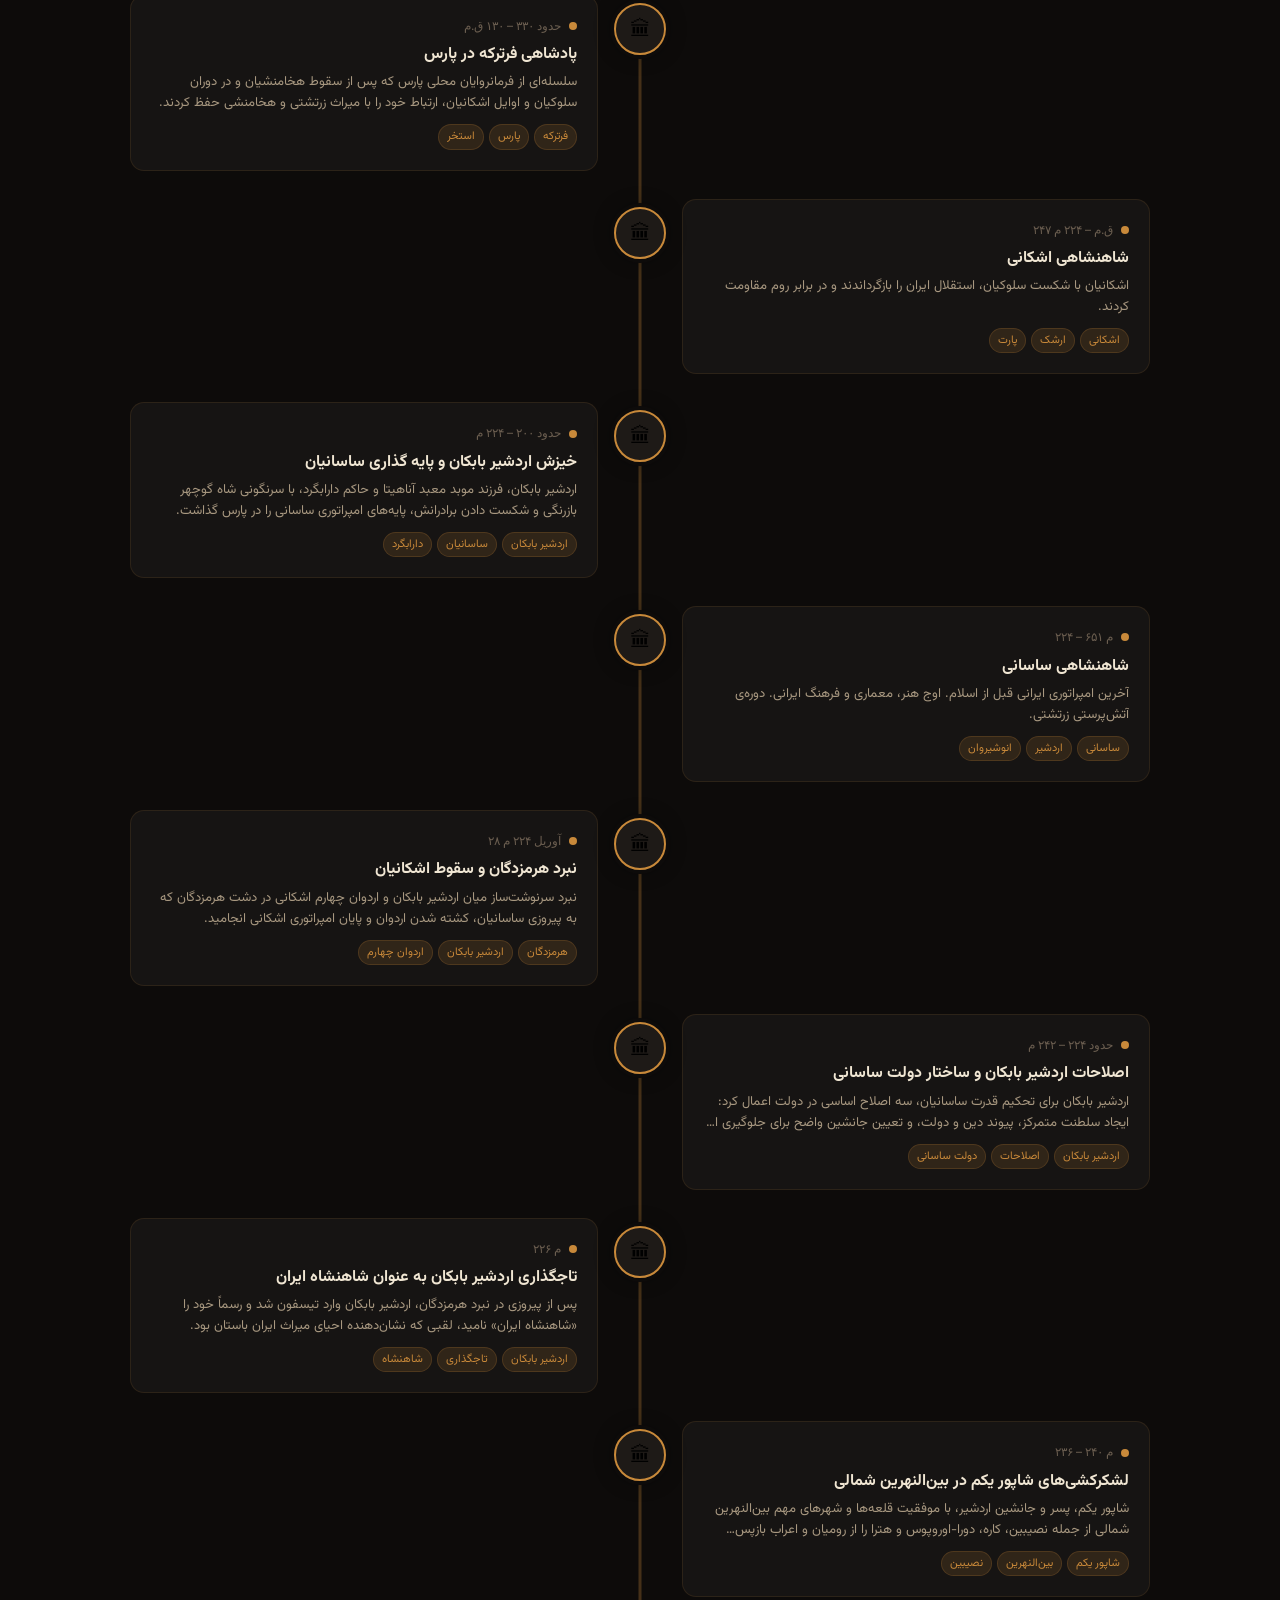
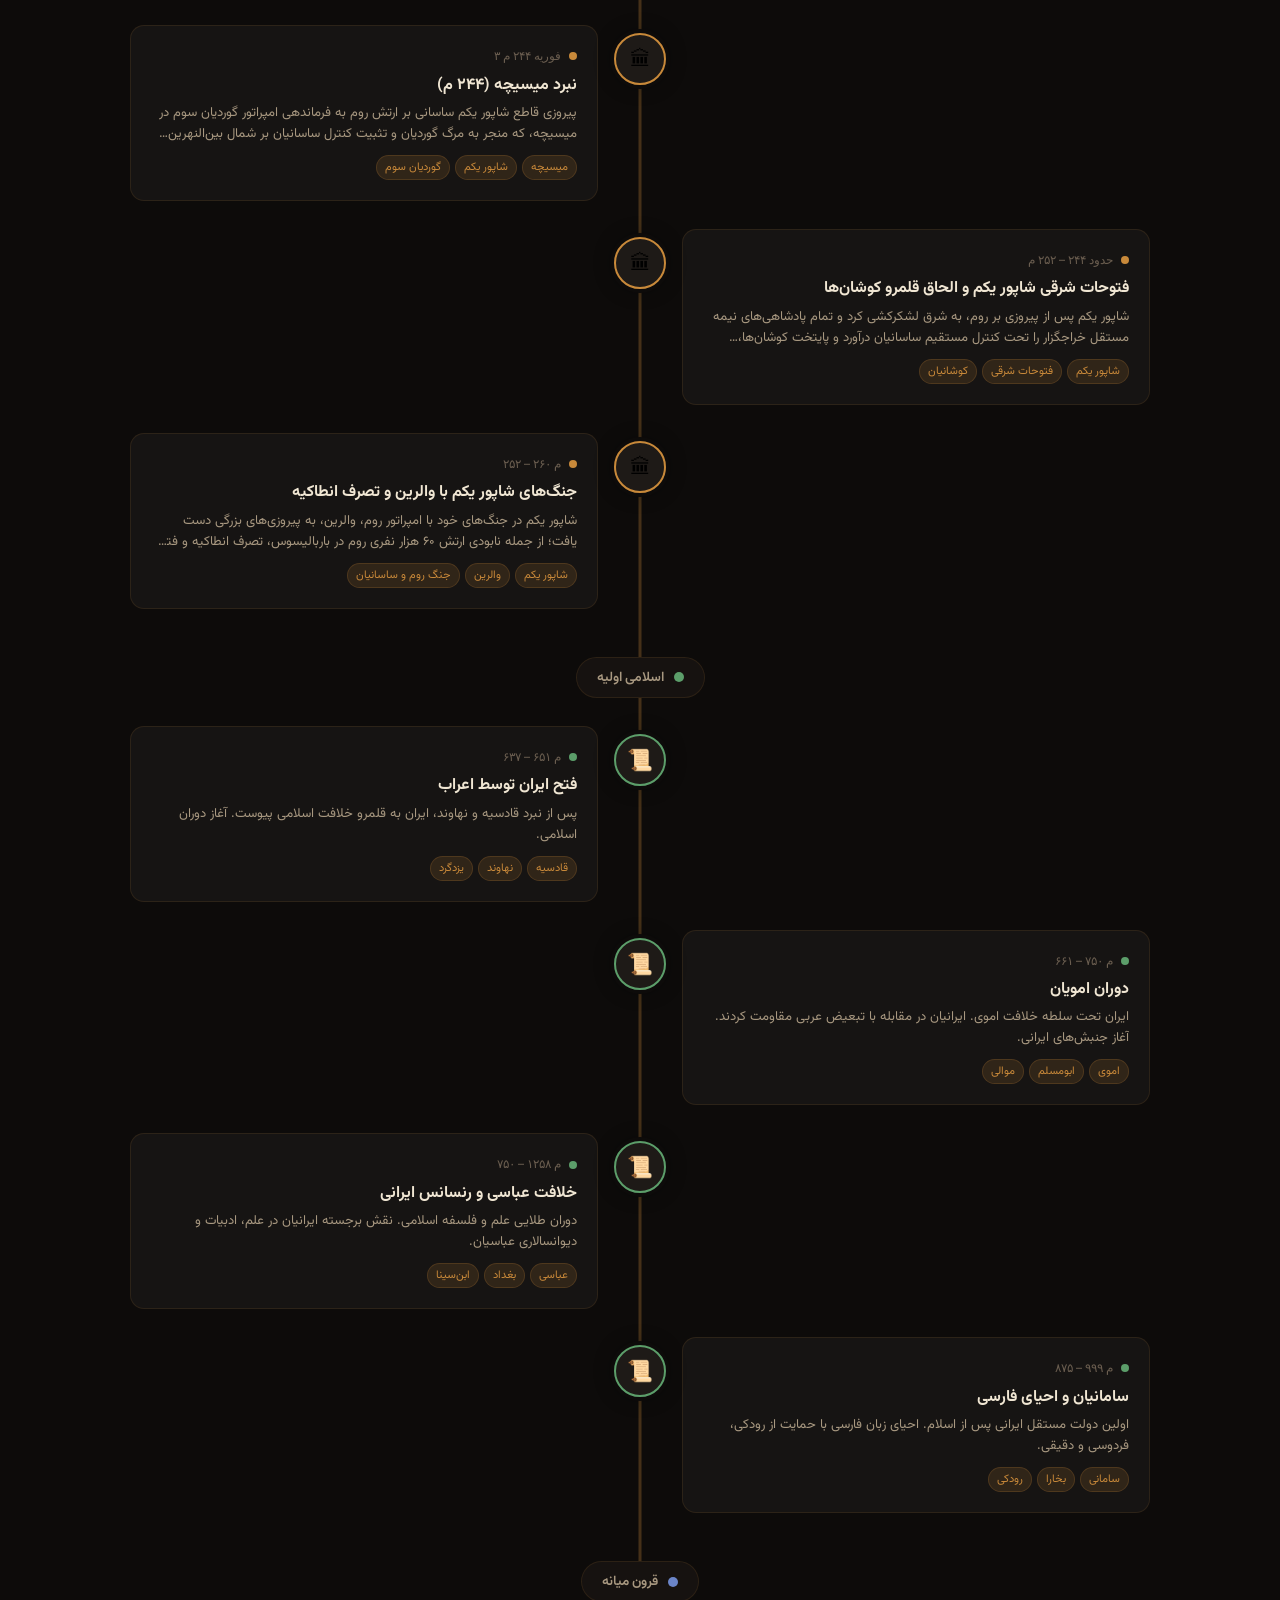
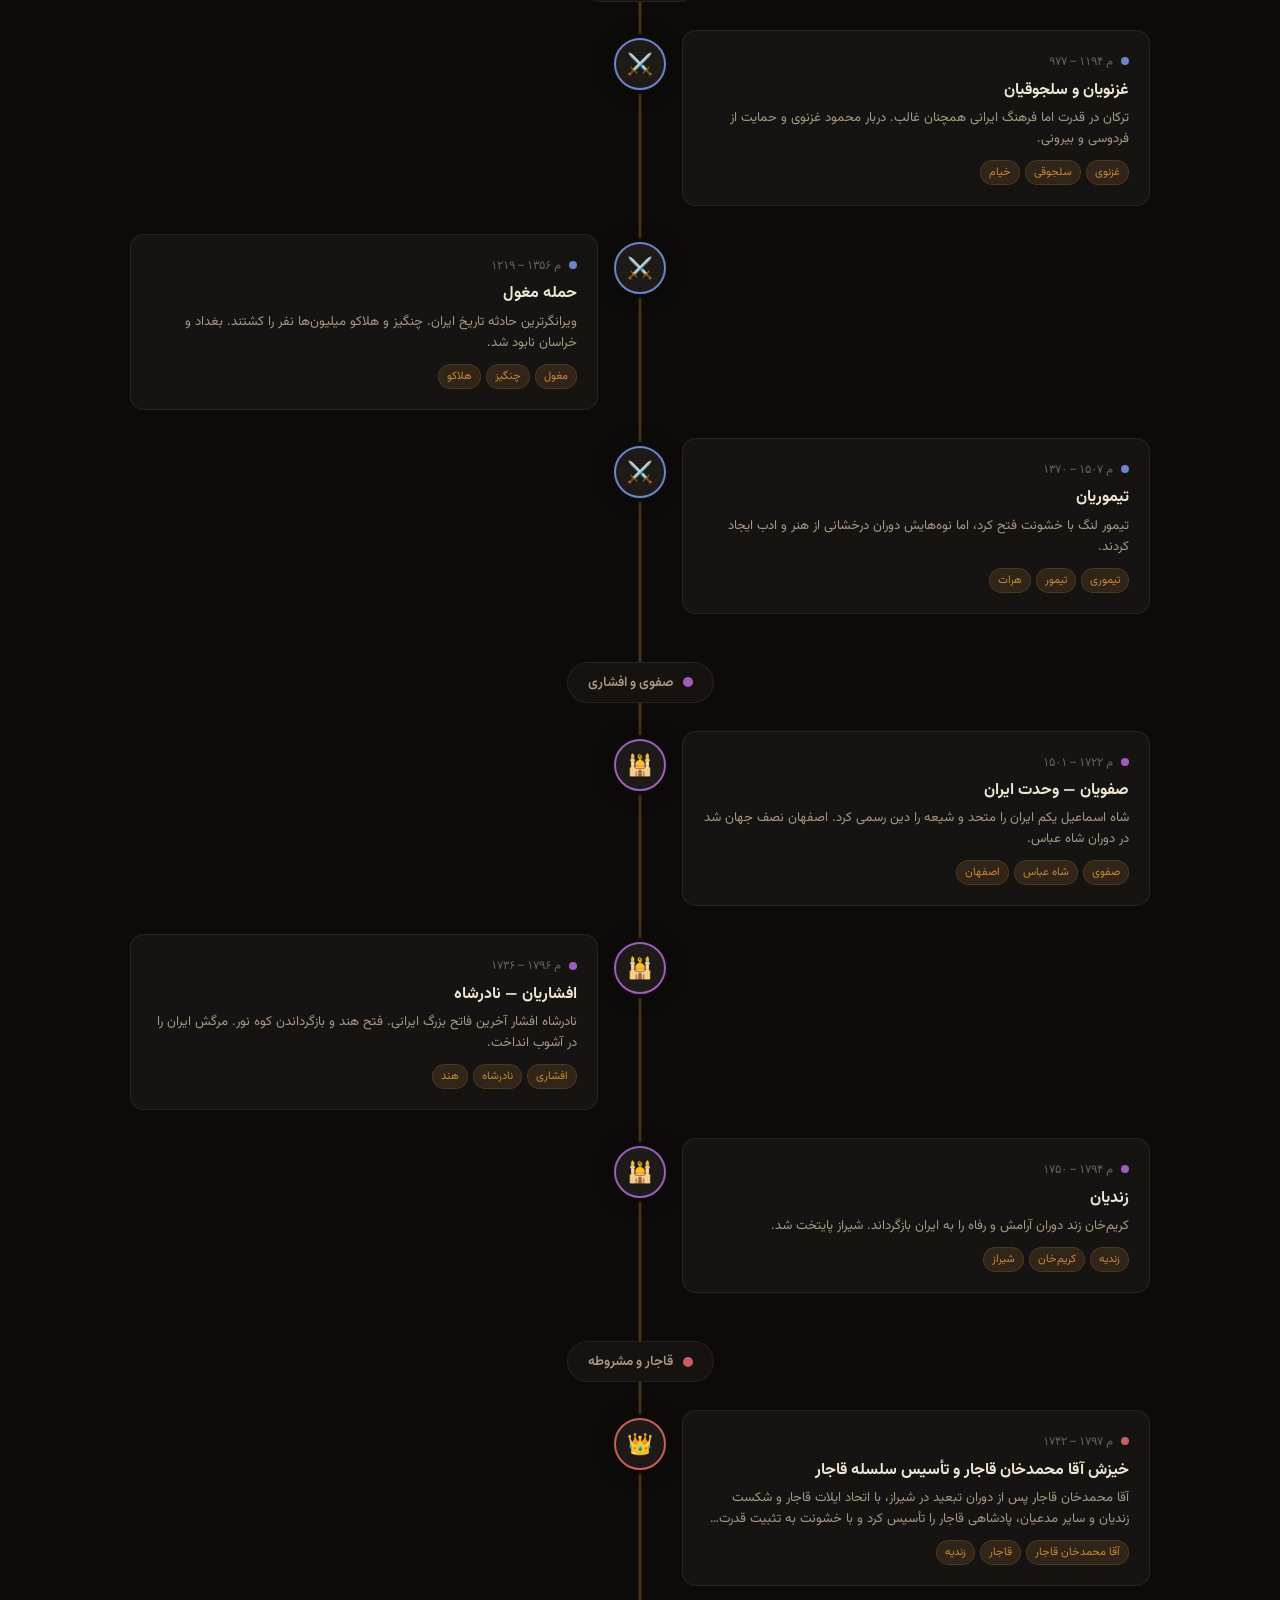
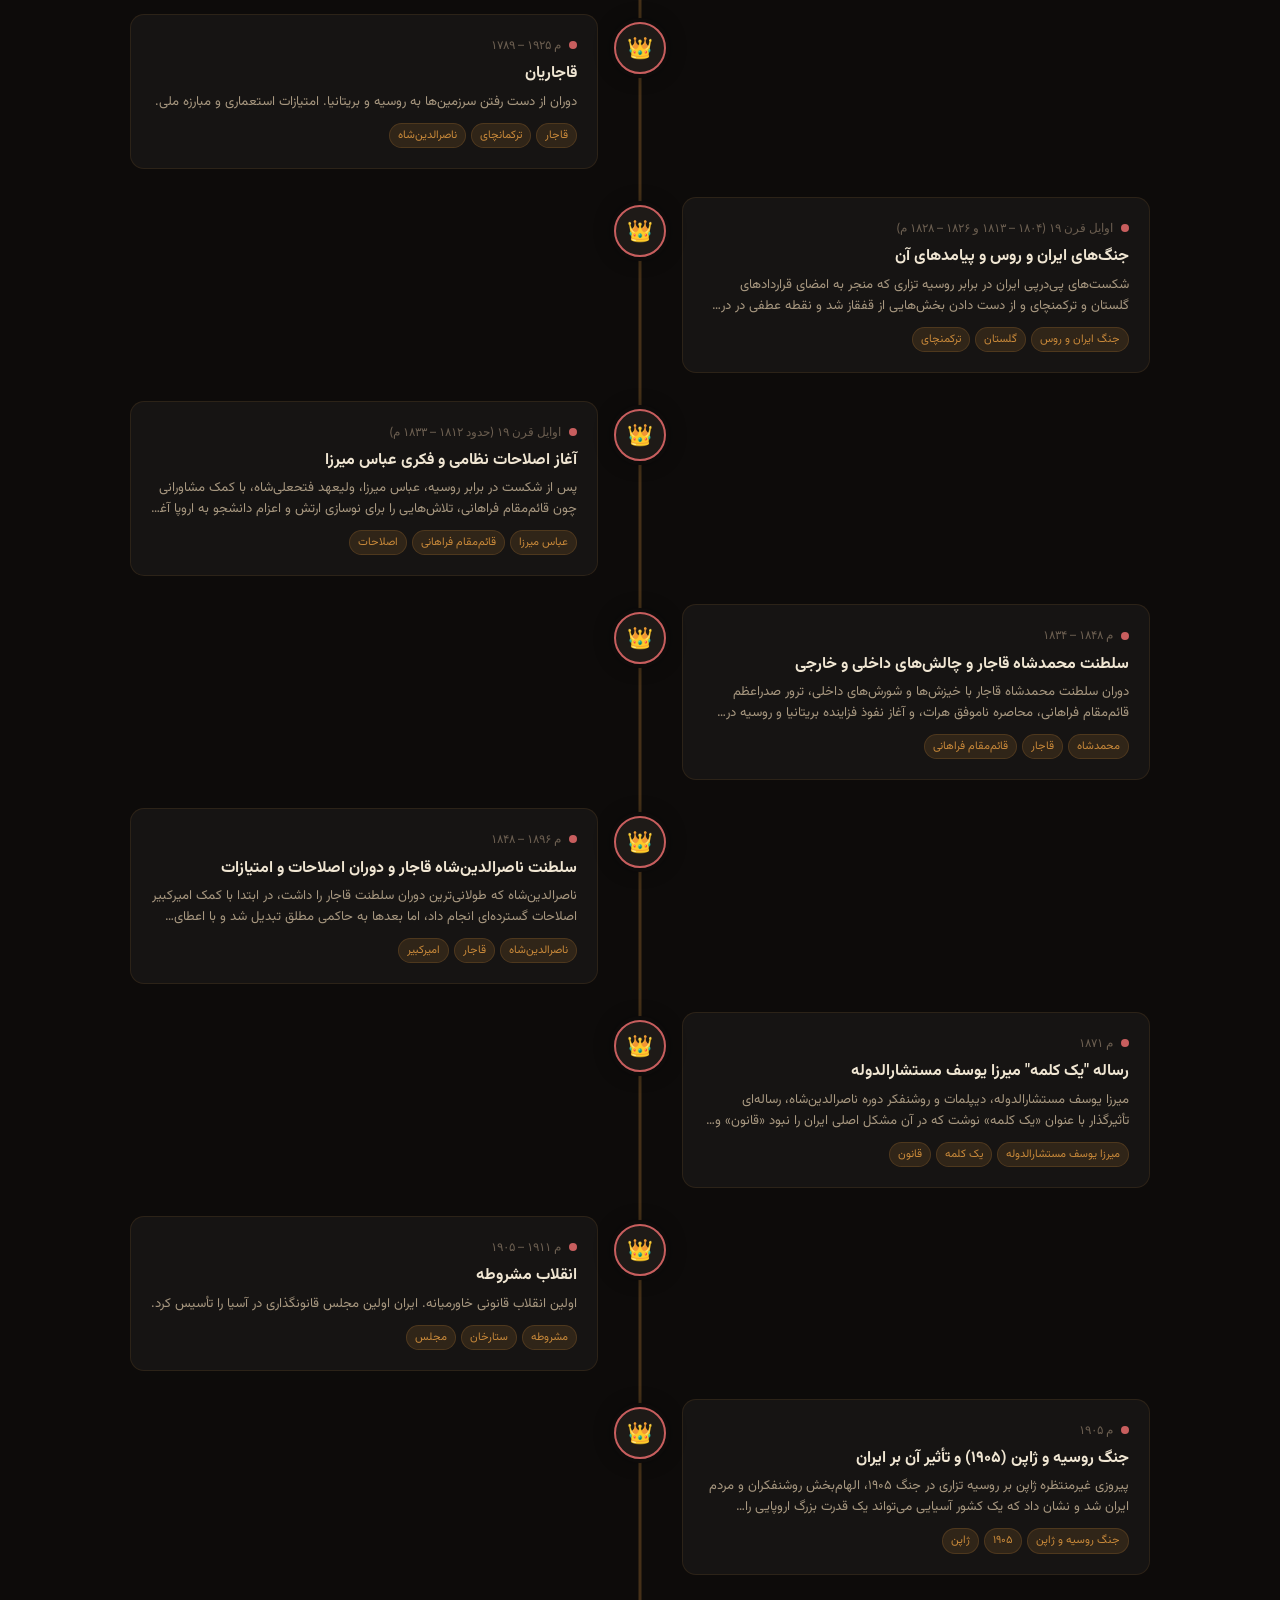
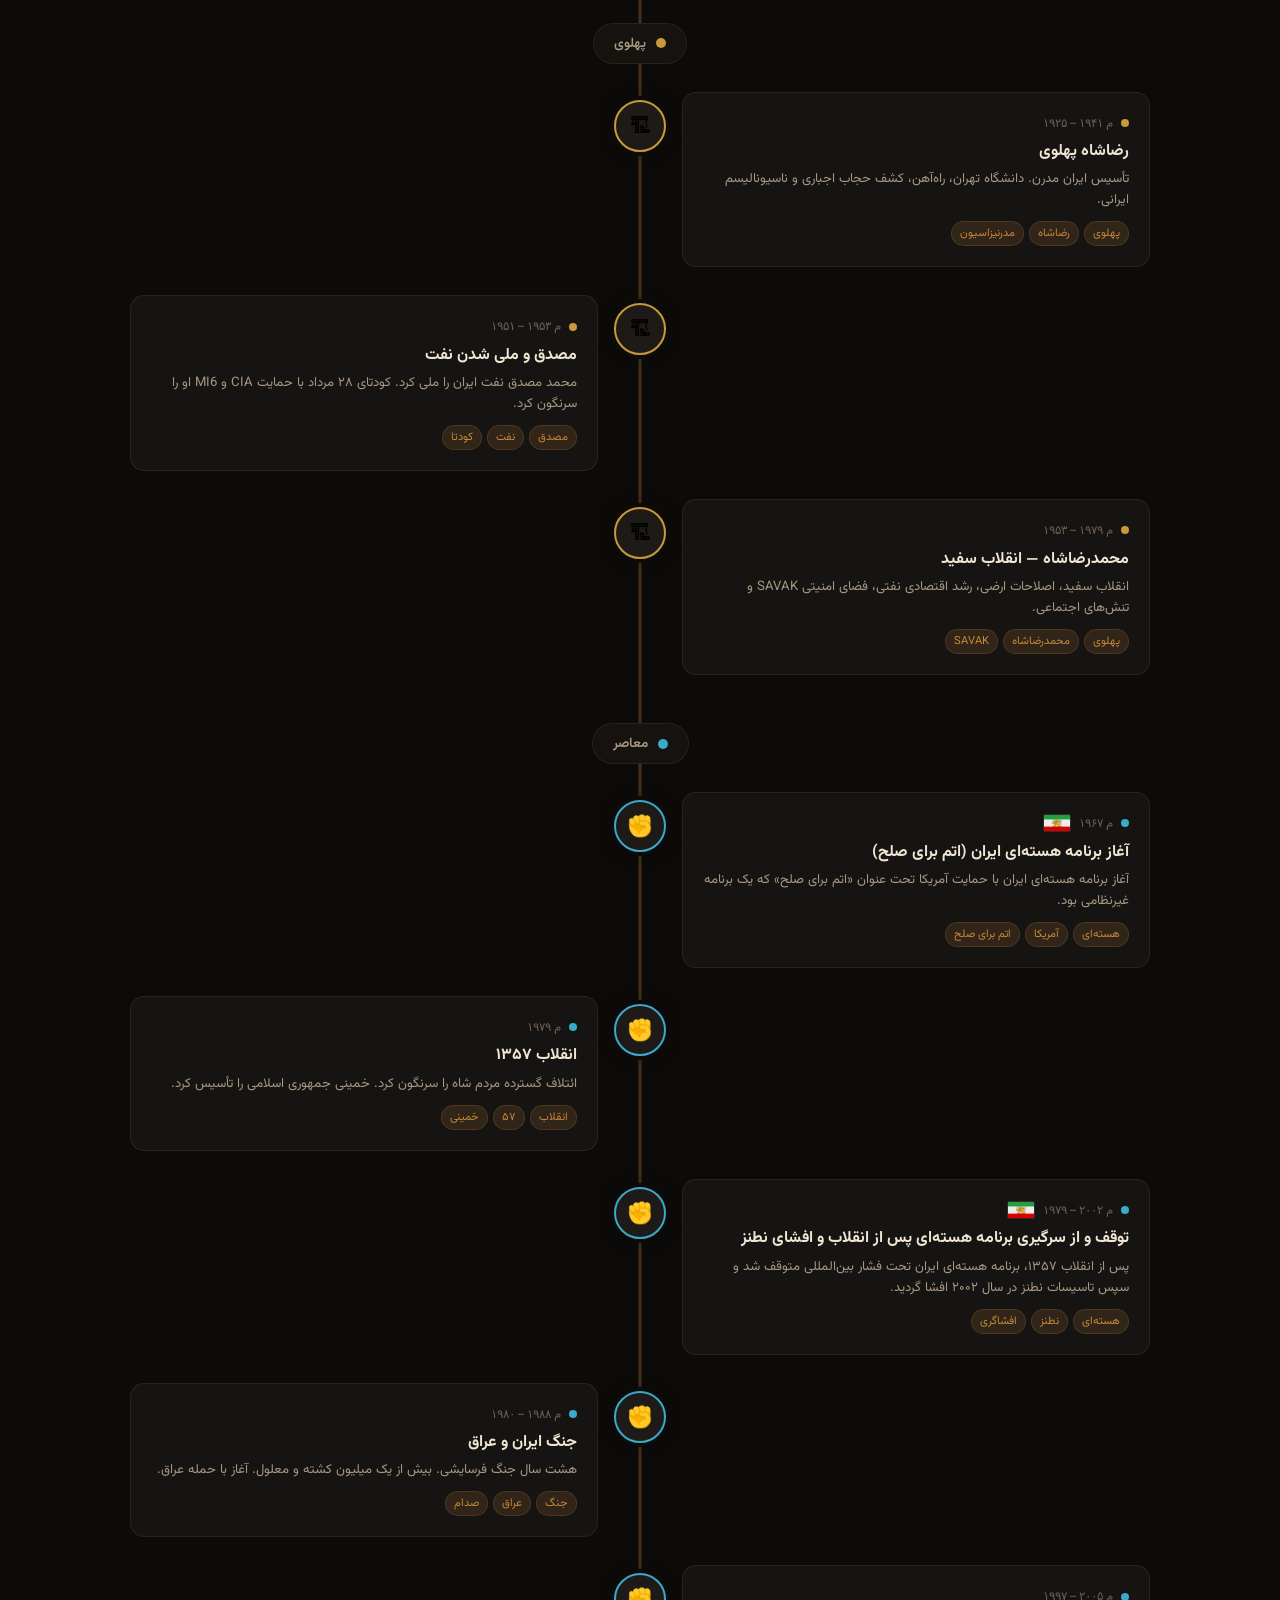
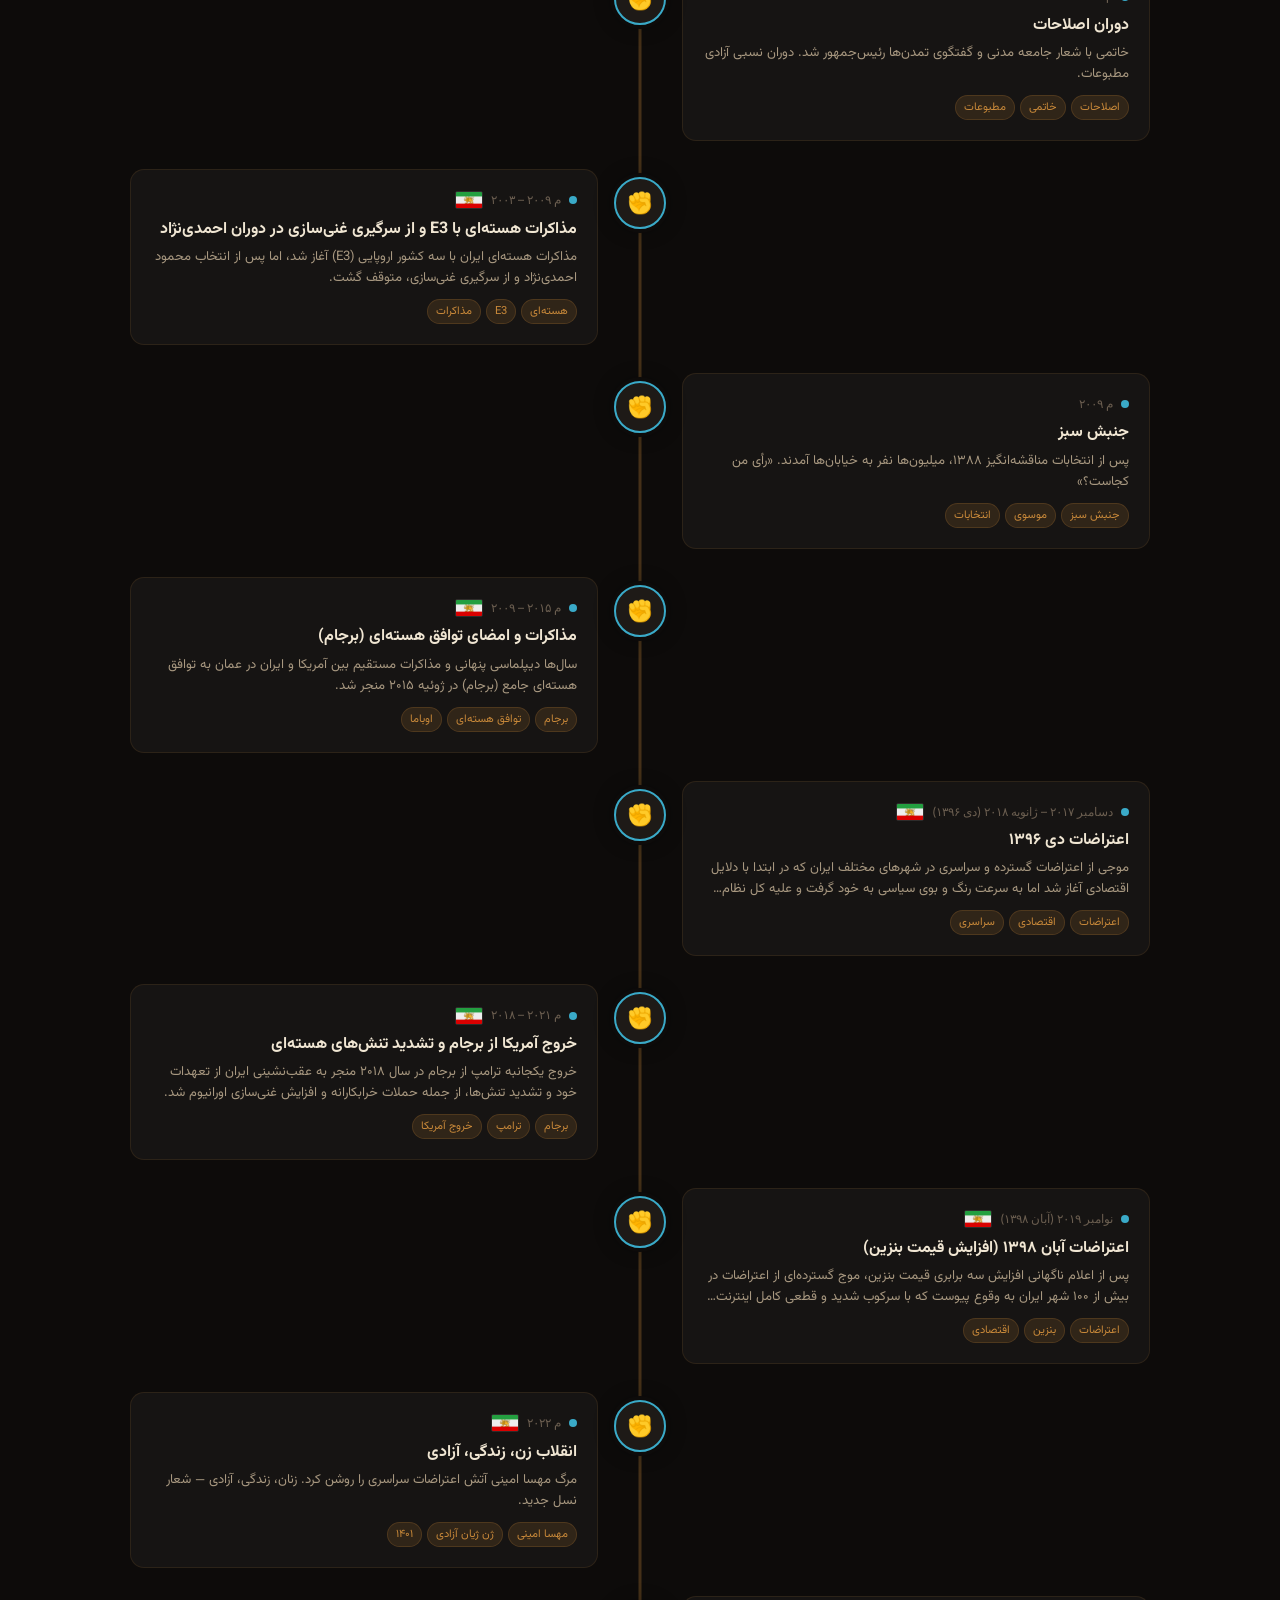
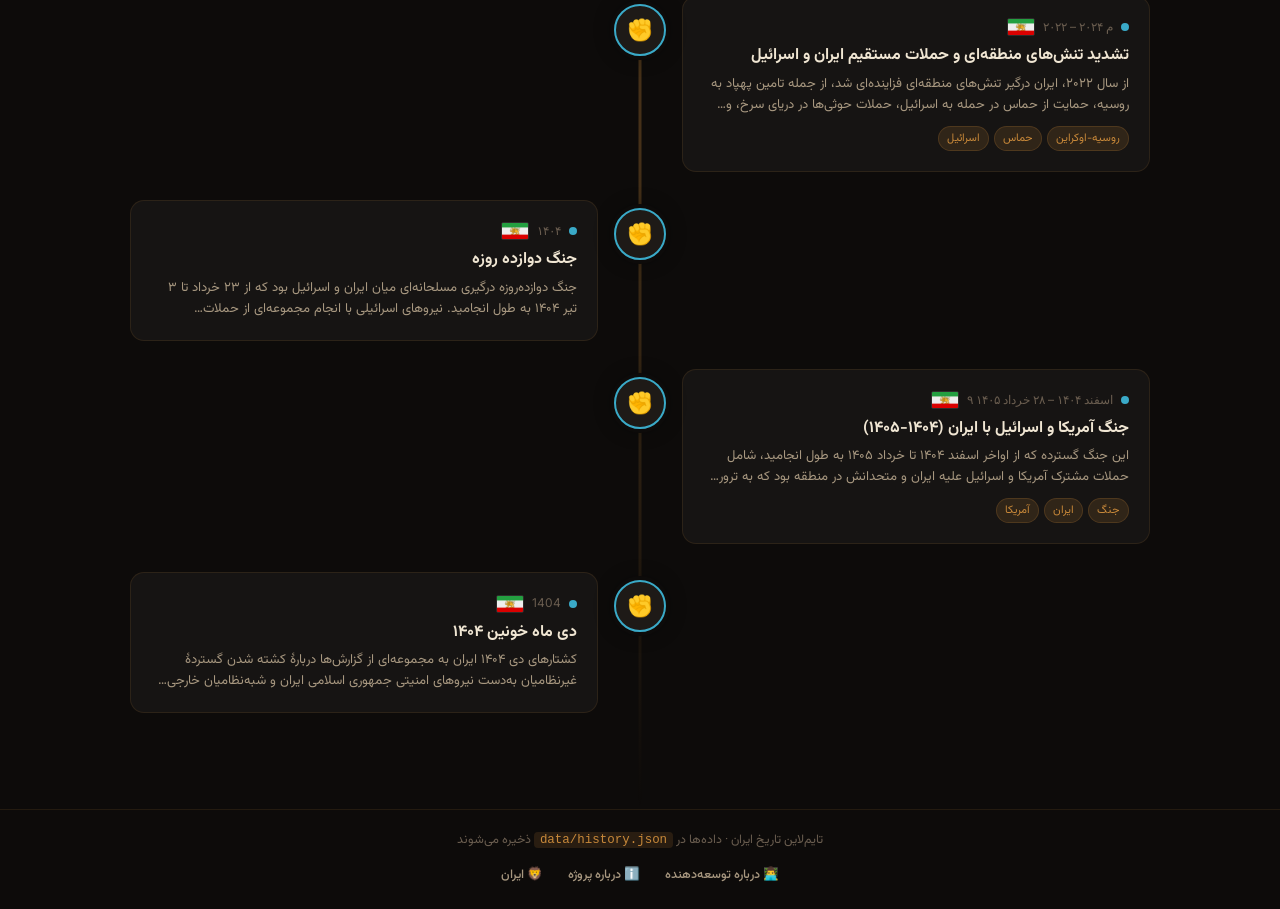
==== commit 964b4d1e: "feat: add Quill.js advanced editor + fix edit form scroll bug" ====
--- a/index.html
+++ b/index.html
@@ -9,6 +9,8 @@
   <link rel="preconnect" href="https://fonts.gstatic.com" crossorigin />
   <link href="https://fonts.googleapis.com/css2?family=Vazirmatn:wght@300;400;500;600;700;800&family=Inter:wght@300;400;500;600&display=swap" rel="stylesheet" />
   <link rel="stylesheet" href="style.css" />
+  <link href="https://cdn.quilljs.com/1.3.7/quill.snow.css" rel="stylesheet">
+  <script src="https://cdn.quilljs.com/1.3.7/quill.min.js"></script>
 </head>
 <body>
 
@@ -213,7 +215,7 @@
           </div>
           <div class="form-group">
             <label for="ev-description">توضیحات کامل</label>
-            <textarea id="ev-description" class="form-control" rows="5" placeholder="توضیحات تفصیلی..."></textarea>
+            <div id="ev-description-quill"></div>
           </div>
           <div class="form-group">
             <label for="ev-tags">برچسب‌ها (با کاما جدا کنید)</label>
@@ -282,7 +284,7 @@
                 </div>
                 <div class="form-group">
                   <label>توضیحات کامل</label>
-                  <textarea id="pro-ev-description" class="form-control" rows="6"></textarea>
+                  <div id="pro-ev-description-quill"></div>
                 </div>
                 <div class="form-group">
                   <label>برچسب‌ها (با کاما جدا کنید)</label>
--- a/style.css
+++ b/style.css
@@ -1230,11 +1230,11 @@
   background: var(--bg-surface);
   border: 1px solid var(--border-subtle);
   border-radius: var(--radius-xl);
-  box-shadow: 0 20px 60px rgba(0,0,0,0.7);
-  color: var(--text-primary);
-  max-height: 90dvh;
-  max-width: 680px;
-  width: calc(100% - 32px);
+  box-shadow: 0 24px 80px rgba(0,0,0,0.75);
+  color: var(--text-primary);
+  max-height: 92dvh;
+  max-width: min(1180px, calc(100vw - 32px));
+  width: calc(100vw - 32px);
   padding: 0;
   overflow: hidden;
   position: fixed;
@@ -1800,28 +1800,30 @@
 }
 
 /* ── PRO EDITOR LAYOUT ─────────────────────────────────────── */
-.admin-dialog.wide { max-width: 980px; }
-
-#panel-edit.active { display: flex; padding: 0; overflow: hidden; height: calc(90dvh - 130px); }
+.admin-dialog.wide { max-width: min(1180px, calc(100vw - 32px)); }
+
+#panel-edit.active { display: flex; padding: 0; overflow: hidden; height: calc(92dvh - 130px); }
 
 .pro-editor-layout {
   display: grid;
-  grid-template-columns: 270px 1fr;
+  grid-template-columns: 320px 1fr;
   width: 100%;
   height: 100%;
   overflow: hidden;
+  gap: 0;
 }
 
 .pro-editor-list {
-  border-left: 1px solid var(--border-subtle);
+  border-inline-start: 1px solid var(--border-subtle);
   display: flex;
   flex-direction: column;
   overflow: hidden;
   background: var(--bg-card);
-  padding: 12px 10px;
-}
-
-.pro-editor-list .edit-search-wrapper { margin-bottom: 8px; flex-shrink: 0; }
+  padding: 16px 12px;
+  min-width: 0;
+}
+
+.pro-editor-list .edit-search-wrapper { margin-bottom: 12px; flex-shrink: 0; }
 
 .pro-editor-list .edit-list {
   flex: 1;
@@ -1830,14 +1832,28 @@
   scrollbar-color: var(--border-subtle) transparent;
   display: flex;
   flex-direction: column;
-  gap: 3px;
+  gap: 4px;
 }
 
 .pro-editor-list .edit-list-item {
-  padding: 8px 10px;
+  padding: 10px 12px;
   cursor: pointer;
   border-radius: var(--radius-sm);
-  justify-content: flex-start;
+  border: 1px solid transparent;
+  transition: background 0.15s, border-color 0.15s;
+}
+
+.pro-editor-list .edit-list-item .edit-item-title {
+  font-size: 0.87rem;
+  font-weight: 500;
+  color: var(--text-primary);
+  line-height: 1.4;
+  margin-bottom: 3px;
+}
+
+.pro-editor-list .edit-list-item .edit-item-date {
+  font-size: 0.75rem;
+  color: var(--text-muted);
 }
 
 .pro-editor-list .edit-list-item .btn-edit-item,
@@ -1845,7 +1861,7 @@
 
 .pro-editor-list .edit-list-item.selected {
   background: var(--gold-dim);
-  border-color: rgba(200,137,58,0.35);
+  border-color: rgba(200,137,58,0.4);
 }
 
 .pro-editor-list .edit-list-item:hover:not(.selected) {
@@ -1857,9 +1873,11 @@
   display: flex;
   flex-direction: column;
   overflow-y: auto;
-  padding: 20px 22px;
+  padding: 24px 32px;
   scrollbar-width: thin;
   scrollbar-color: var(--border-subtle) transparent;
+  gap: 0;
+  min-height: 0; /* Fixes grid item overflow scrolling */
 }
 
 .pro-editor-empty {
@@ -1878,12 +1896,14 @@
   display: flex;
   align-items: flex-start;
   justify-content: space-between;
-  gap: 12px;
-  margin-bottom: 14px;
+  gap: 16px;
+  margin-bottom: 20px;
+  padding-bottom: 16px;
+  border-bottom: 1px solid var(--border-subtle);
 }
 
 .pro-editor-event-name {
-  font-size: 1rem;
+  font-size: 1.15rem;
   font-weight: 700;
   color: var(--text-primary);
   flex: 1;
@@ -1913,9 +1933,9 @@
 
 .editor-subtabs {
   display: flex;
-  gap: 2px;
+  gap: 4px;
   border-bottom: 1px solid var(--border-subtle);
-  margin-bottom: 16px;
+  margin-bottom: 22px;
   flex-shrink: 0;
 }
 
@@ -1926,22 +1946,32 @@
   color: var(--text-muted);
   cursor: pointer;
   font-family: inherit;
-  font-size: 0.82rem;
+  font-size: 0.9rem;
   font-weight: 500;
-  padding: 7px 14px 10px;
+  padding: 8px 18px 12px;
   transition: all var(--transition-fast);
-}
-
-.editor-subtab:hover { color: var(--text-secondary); }
+  border-radius: 4px 4px 0 0;
+}
+
+.editor-subtab:hover { color: var(--text-secondary); background: var(--bg-glass); }
 
 .editor-subtab.active {
   border-bottom-color: var(--gold);
   color: var(--gold-light);
   font-weight: 700;
+  background: var(--gold-dim);
 }
 
 .editor-subpanel { display: none; }
 .editor-subpanel.active { display: block; }
+
+/* Editor form groups — more breathing room */
+.pro-editor-form .form-group { margin-bottom: 18px; }
+.pro-editor-form .form-row { gap: 16px; margin-bottom: 0; }
+.pro-editor-form .form-row .form-group { margin-bottom: 18px; }
+.pro-editor-form textarea.form-control { min-height: 90px; line-height: 1.7; }
+.pro-editor-form #pro-ev-description { min-height: 150px; }
+.pro-editor-form .form-actions { margin-top: 8px; padding-top: 16px; border-top: 1px solid var(--border-subtle); }
 
 .pro-save-status {
   font-size: 0.82rem;
@@ -2111,3 +2141,24 @@
   border-color: var(--gold);
   transform: translateY(-1px);
 }
+
+/* ── QUILL EDITOR DARK THEME OVERRIDES ── */
+.ql-toolbar.ql-snow, .ql-container.ql-snow {
+  border-color: var(--border-input);
+  font-family: inherit;
+}
+.ql-toolbar.ql-snow {
+  background: var(--bg-card);
+  border-radius: var(--radius-sm) var(--radius-sm) 0 0;
+  direction: ltr; /* keep toolbar ltr so icons align properly */
+}
+.ql-container.ql-snow {
+  background: var(--bg-input);
+  border-radius: 0 0 var(--radius-sm) var(--radius-sm);
+  color: var(--text-primary);
+  font-size: 0.95rem;
+}
+.ql-snow .ql-stroke { stroke: var(--text-secondary); }
+.ql-snow .ql-fill { fill: var(--text-secondary); }
+.ql-snow .ql-picker { color: var(--text-secondary); }
+.ql-editor { min-height: 150px; text-align: right; direction: rtl; line-height: 1.7; }
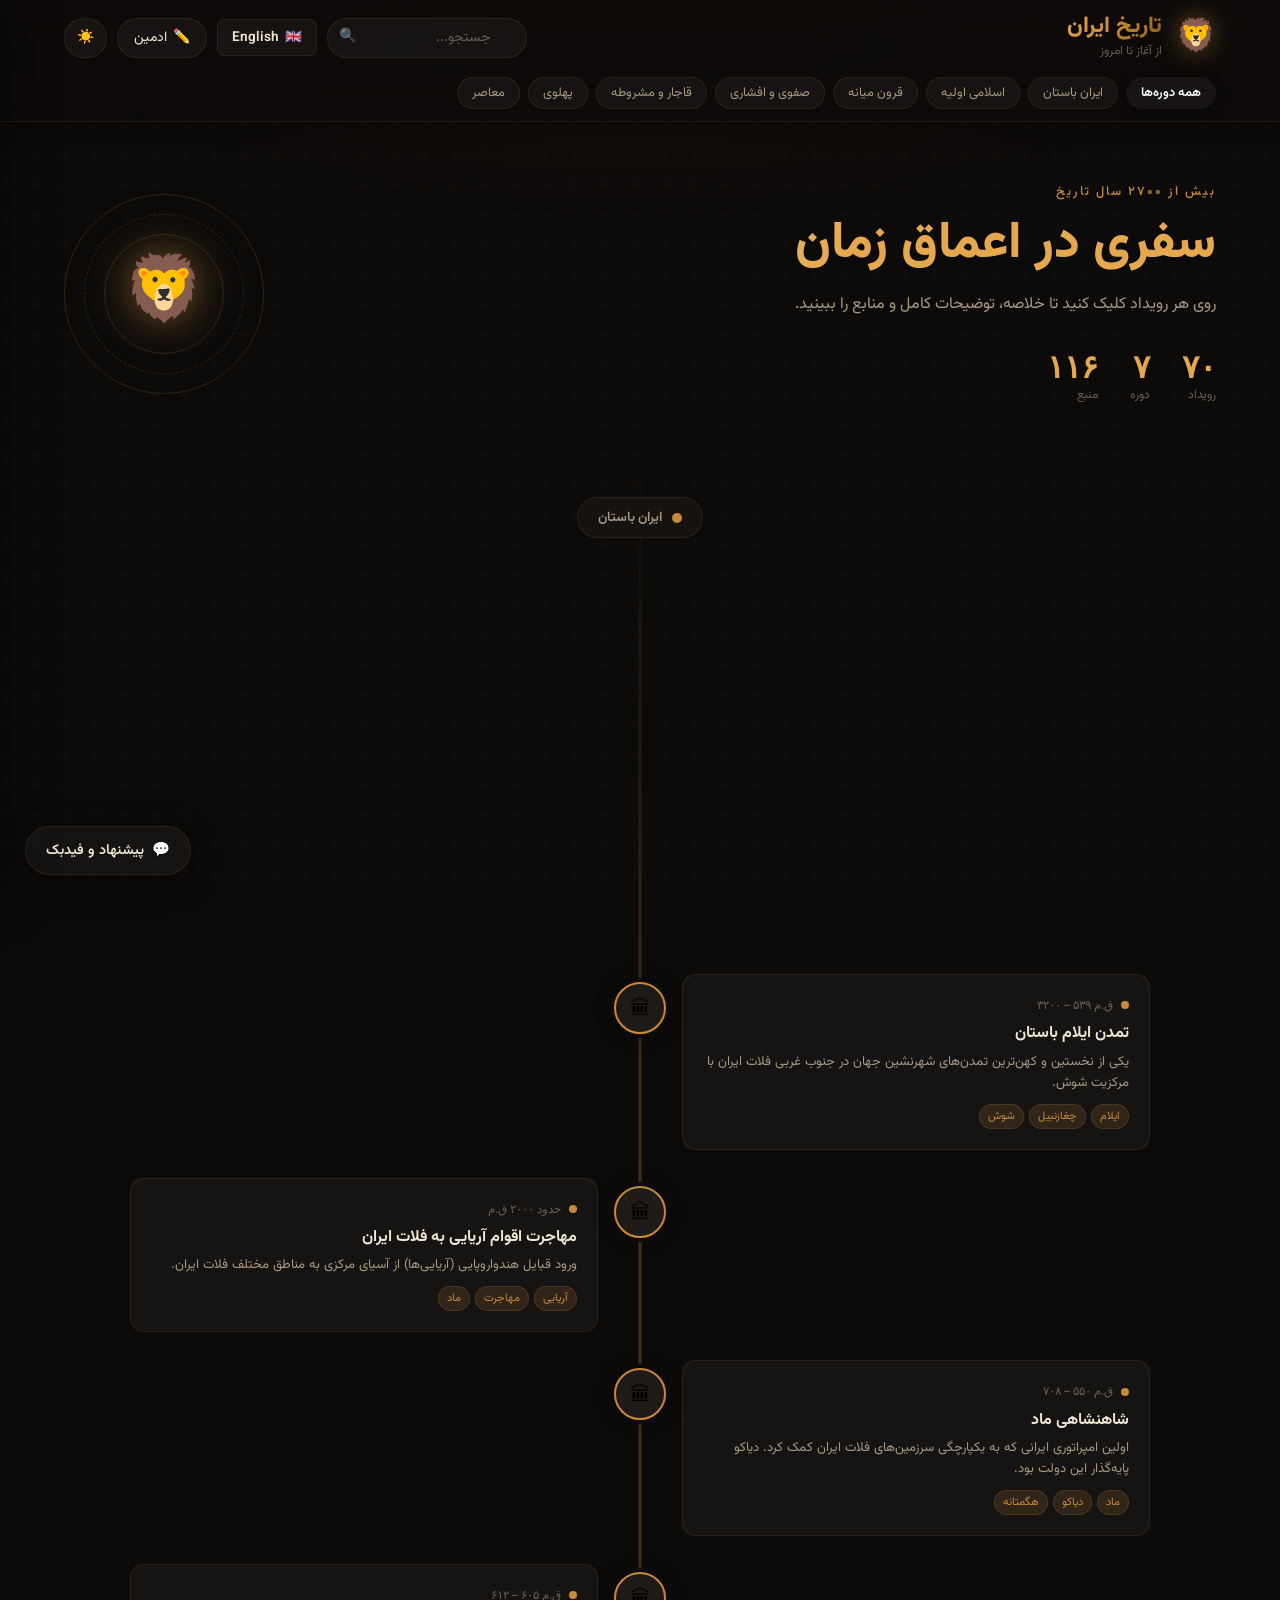
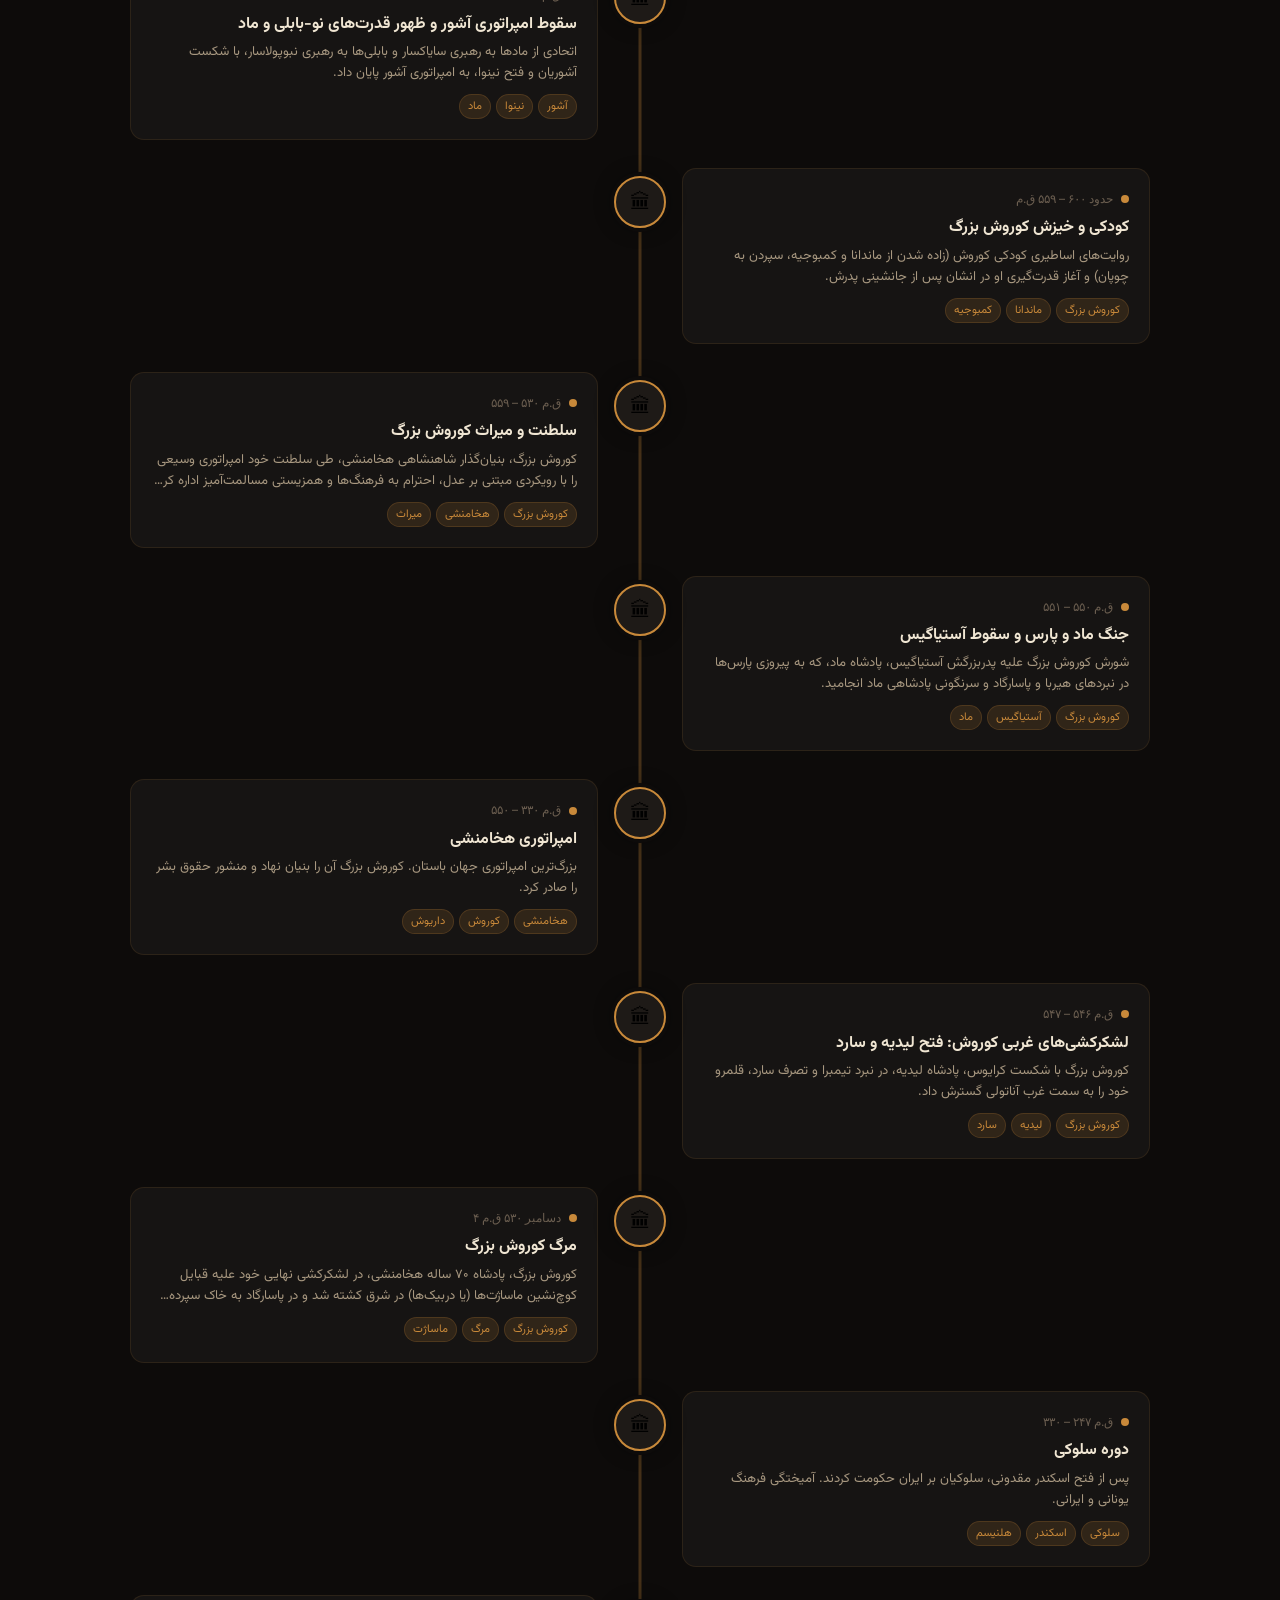
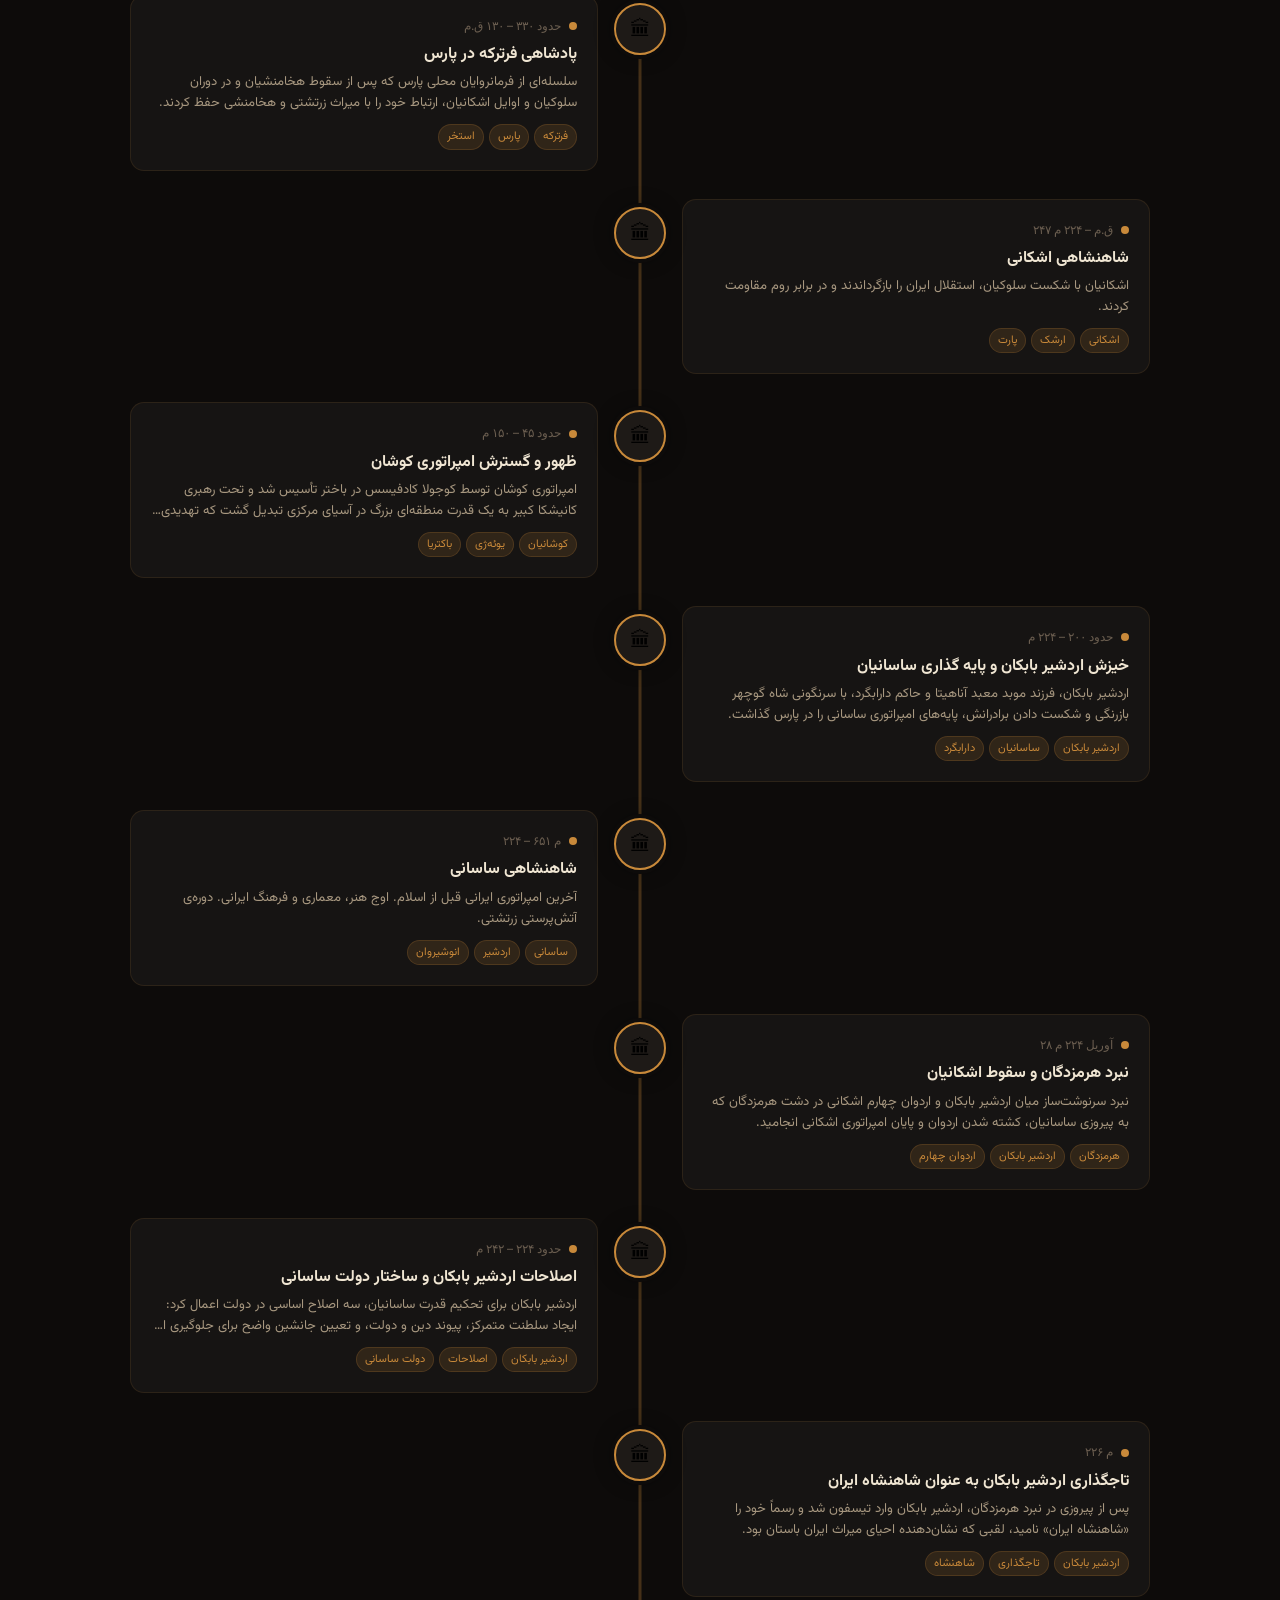
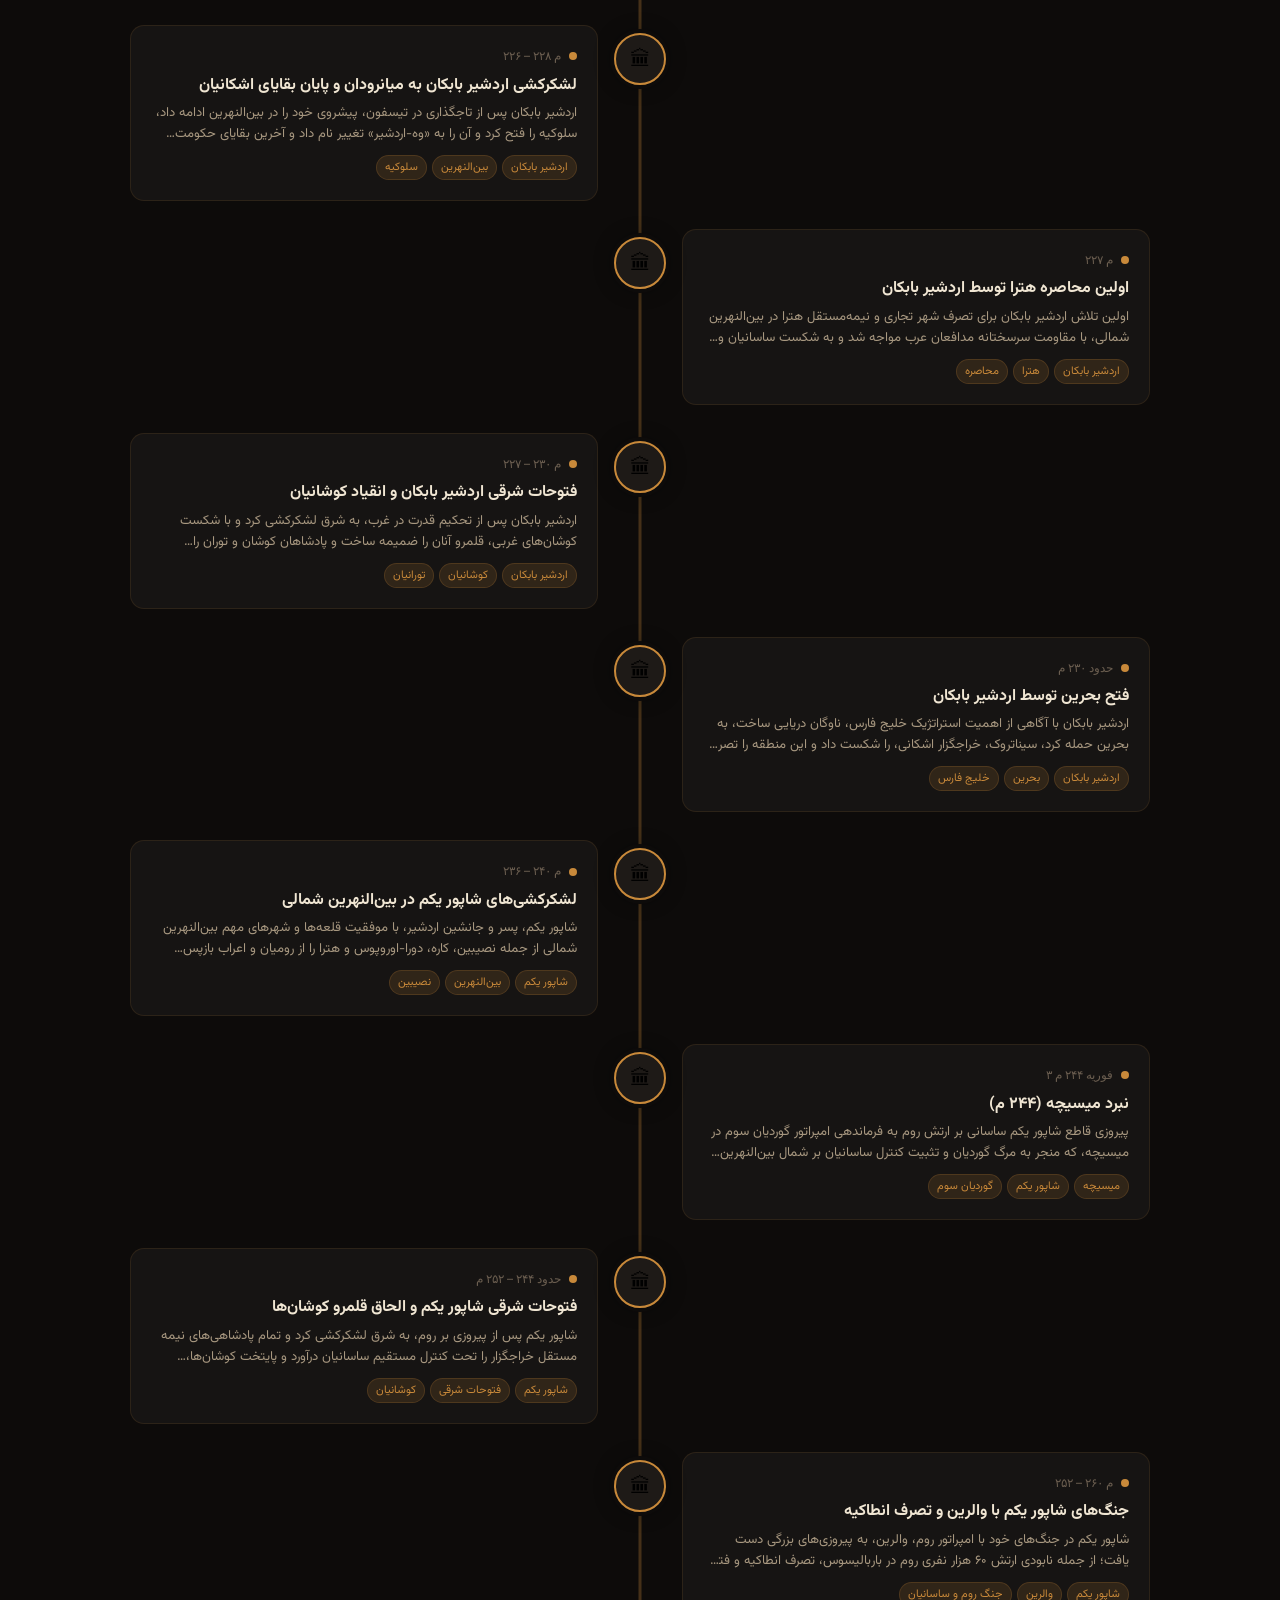
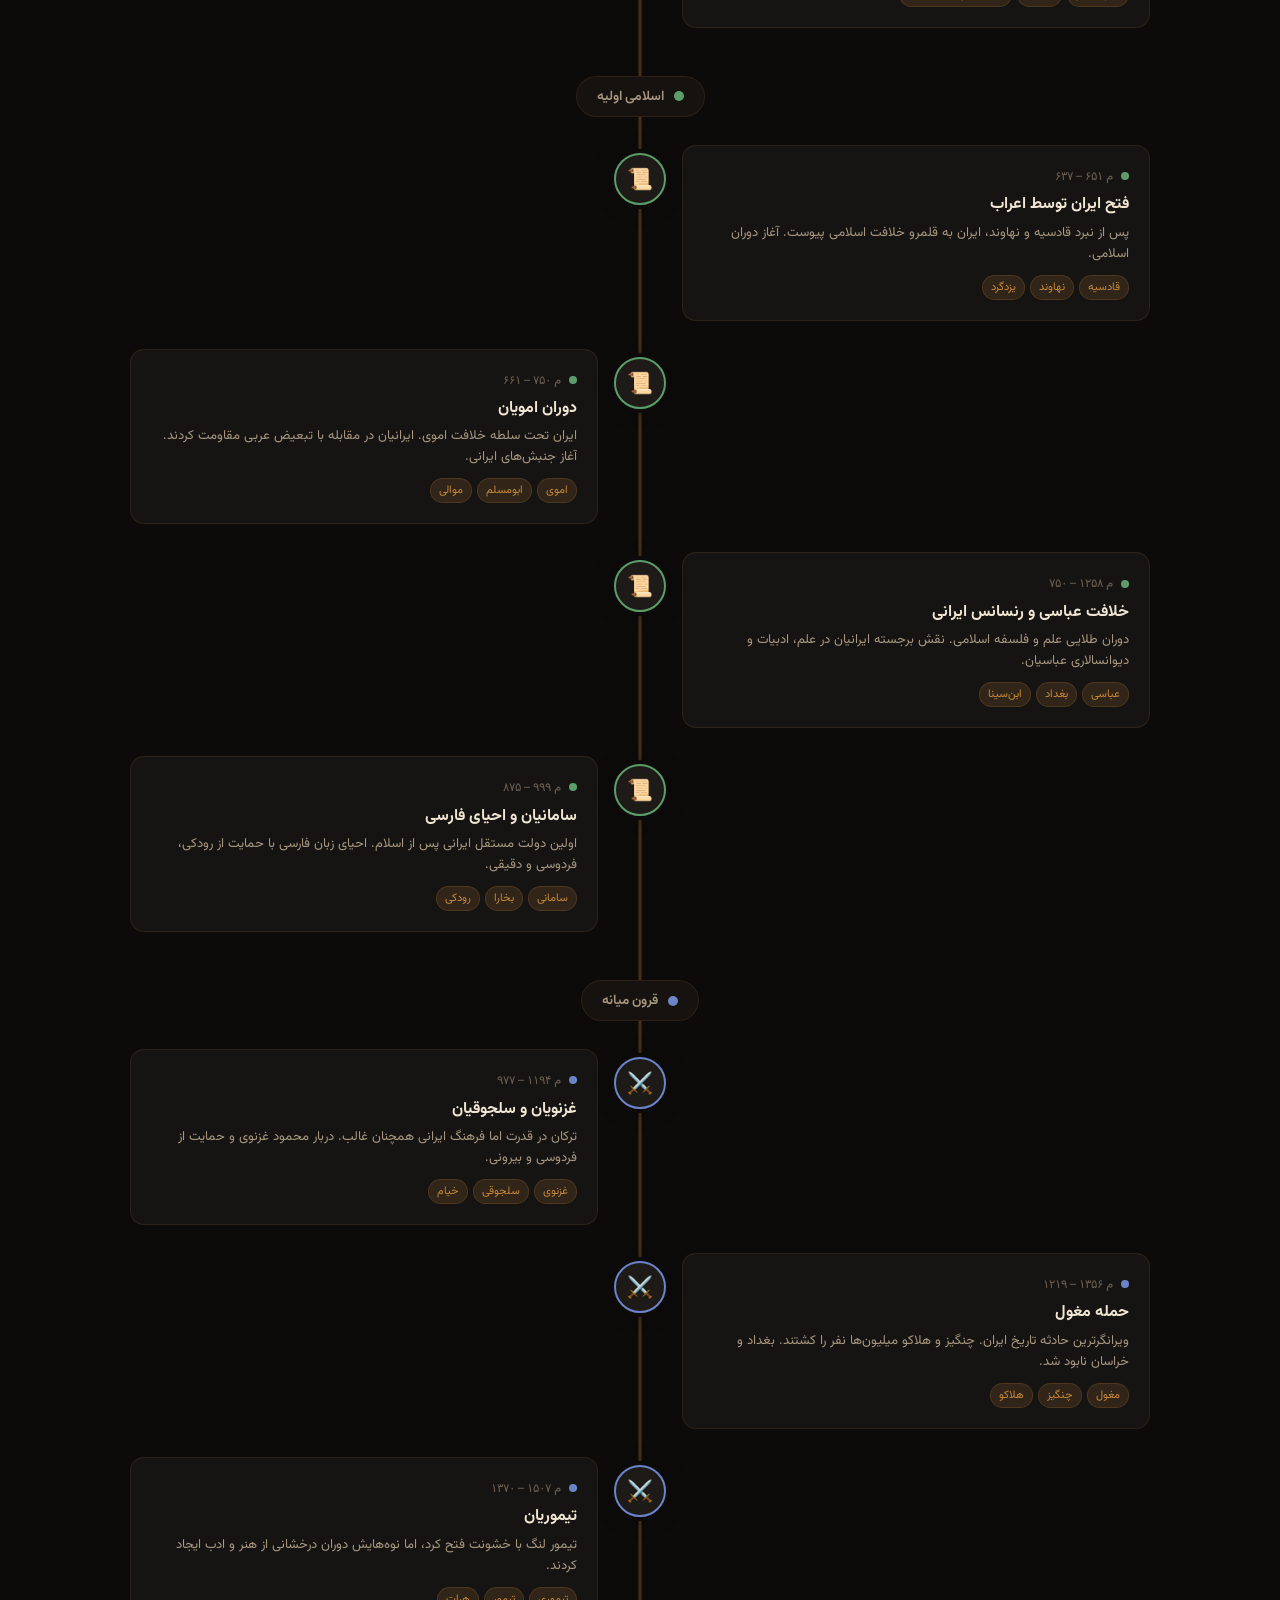
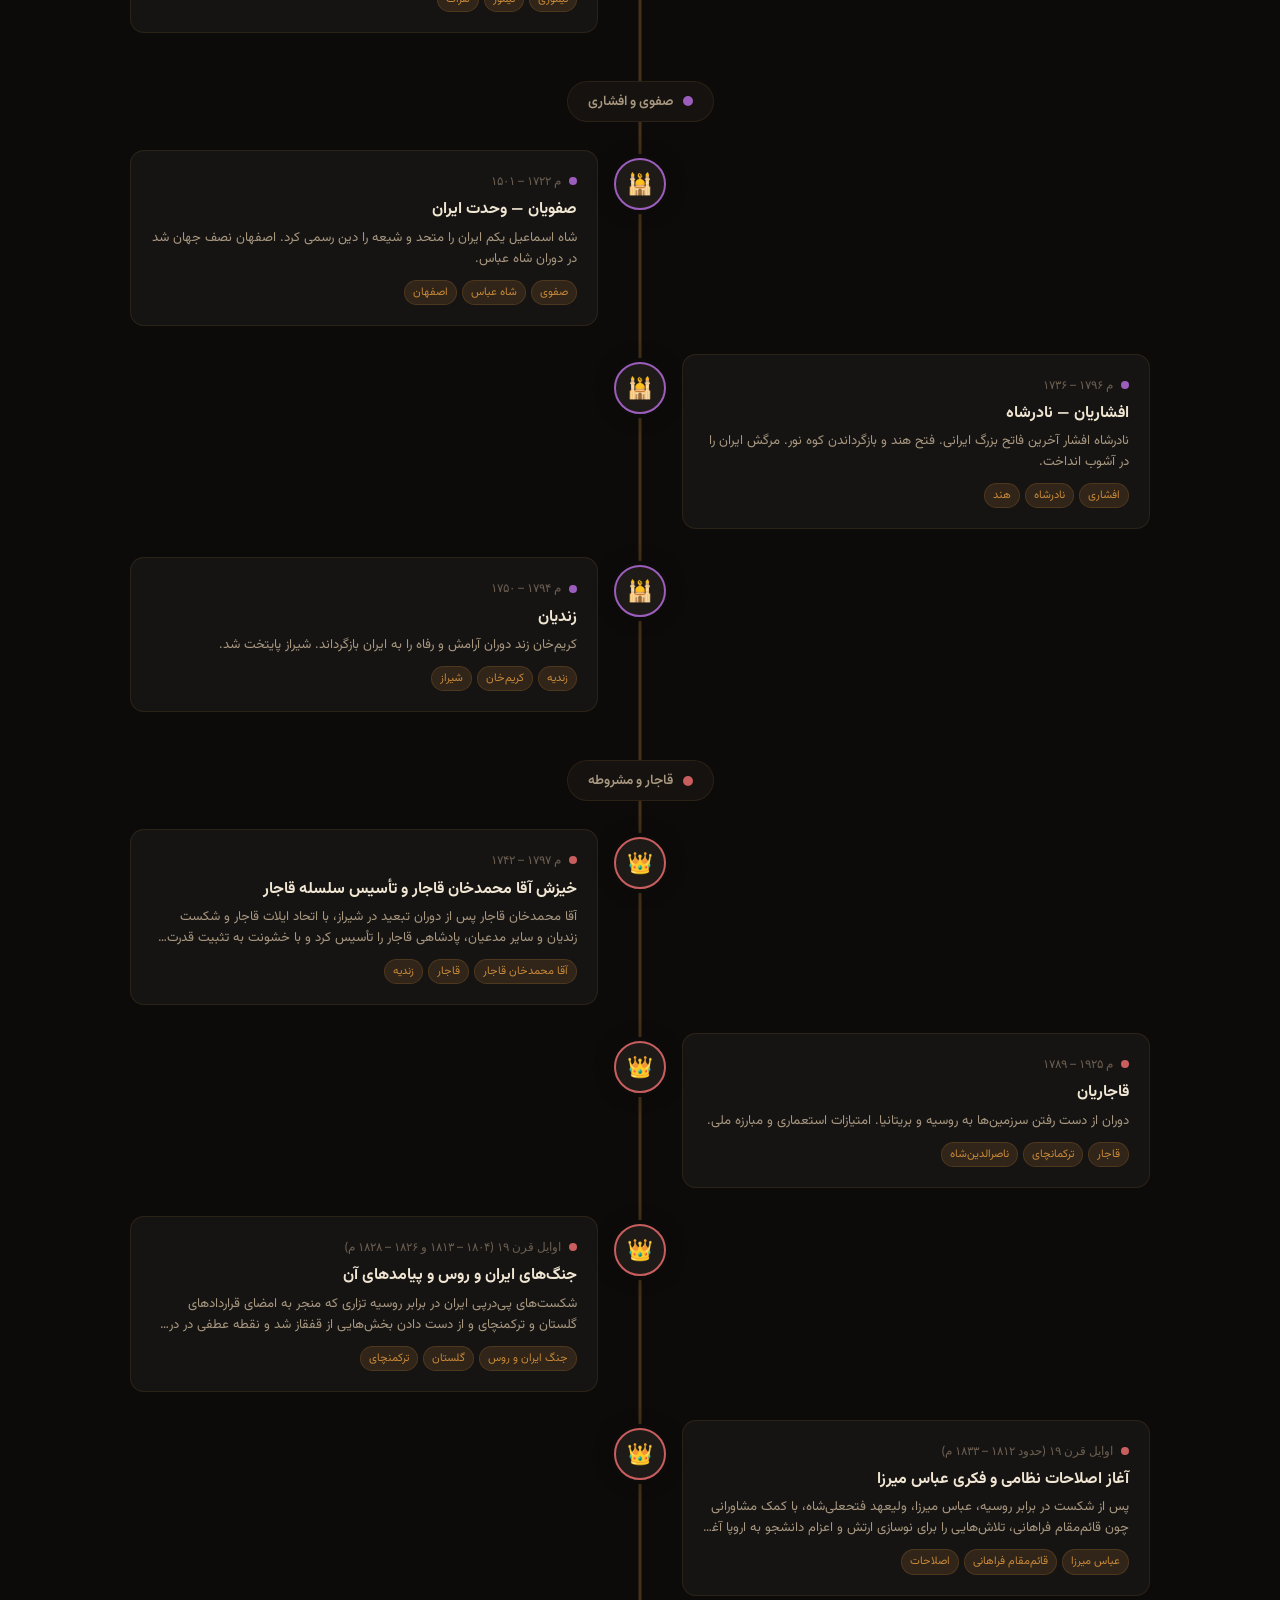
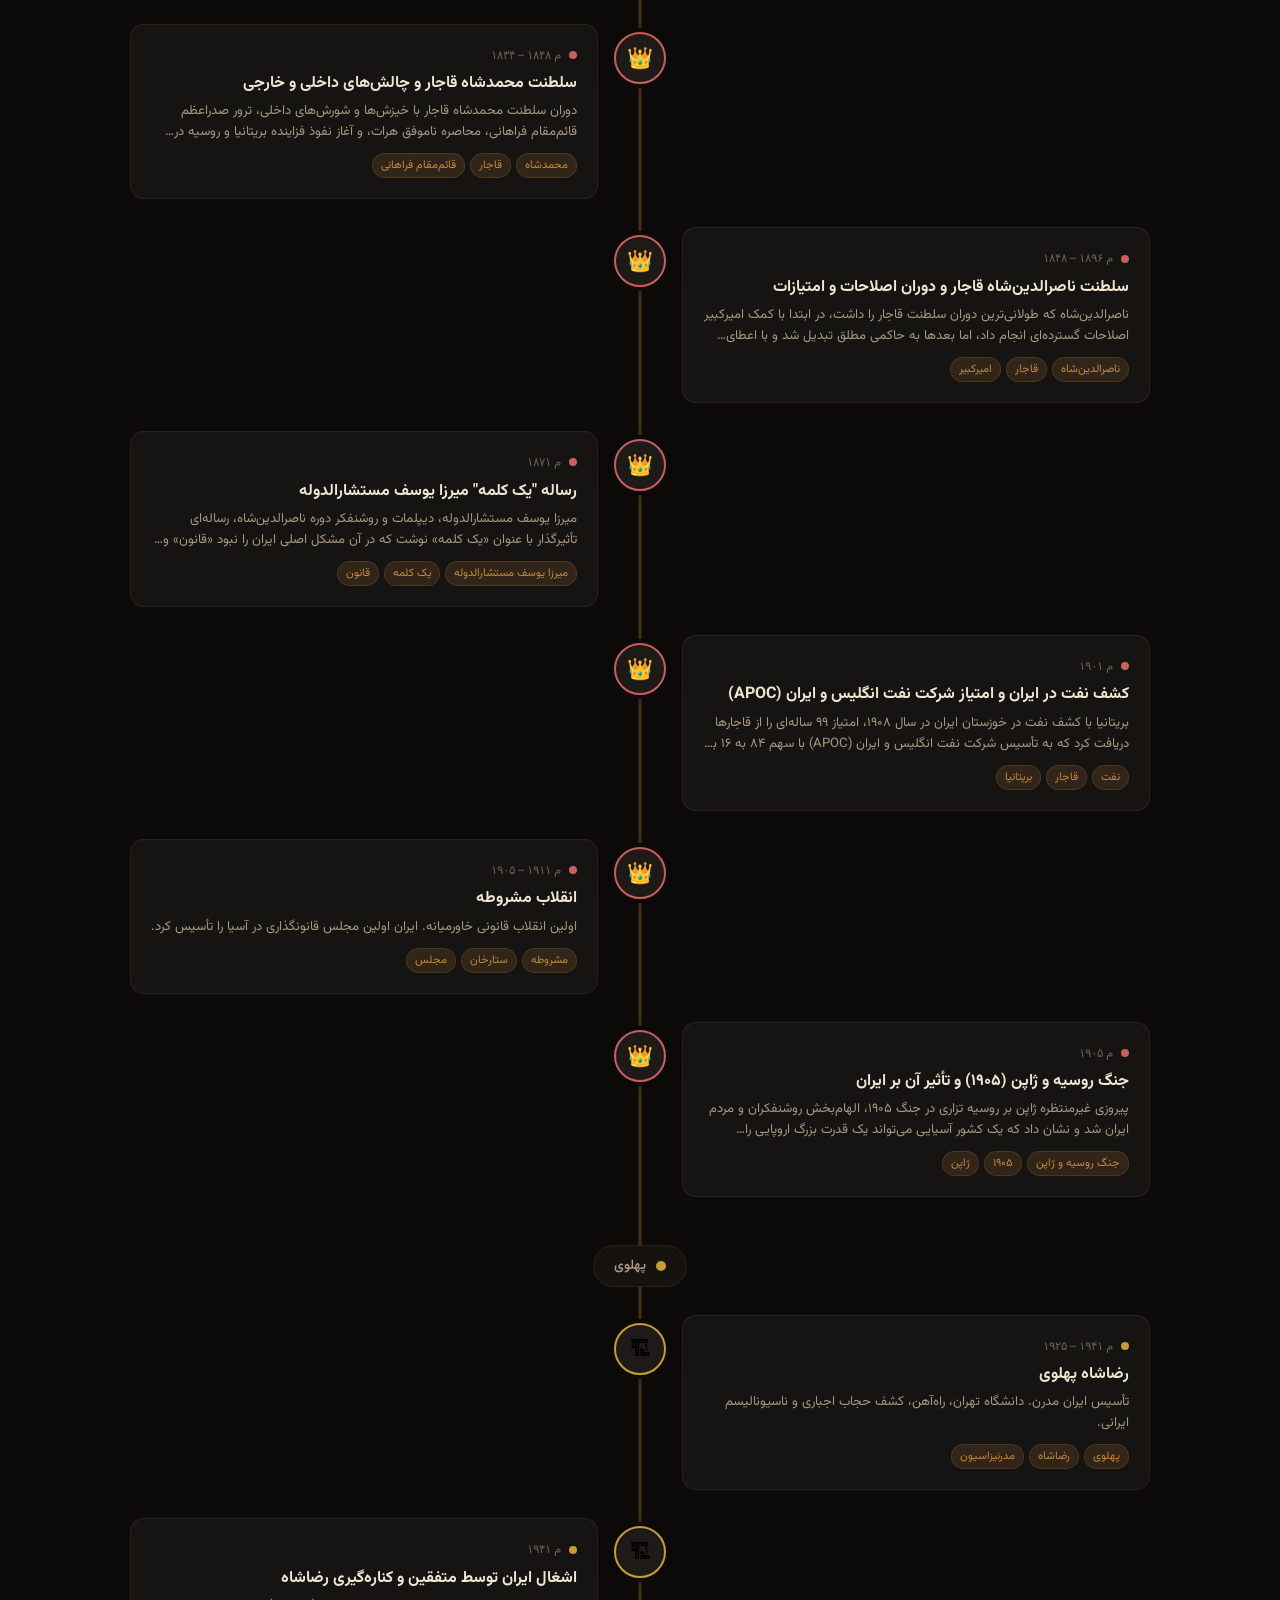
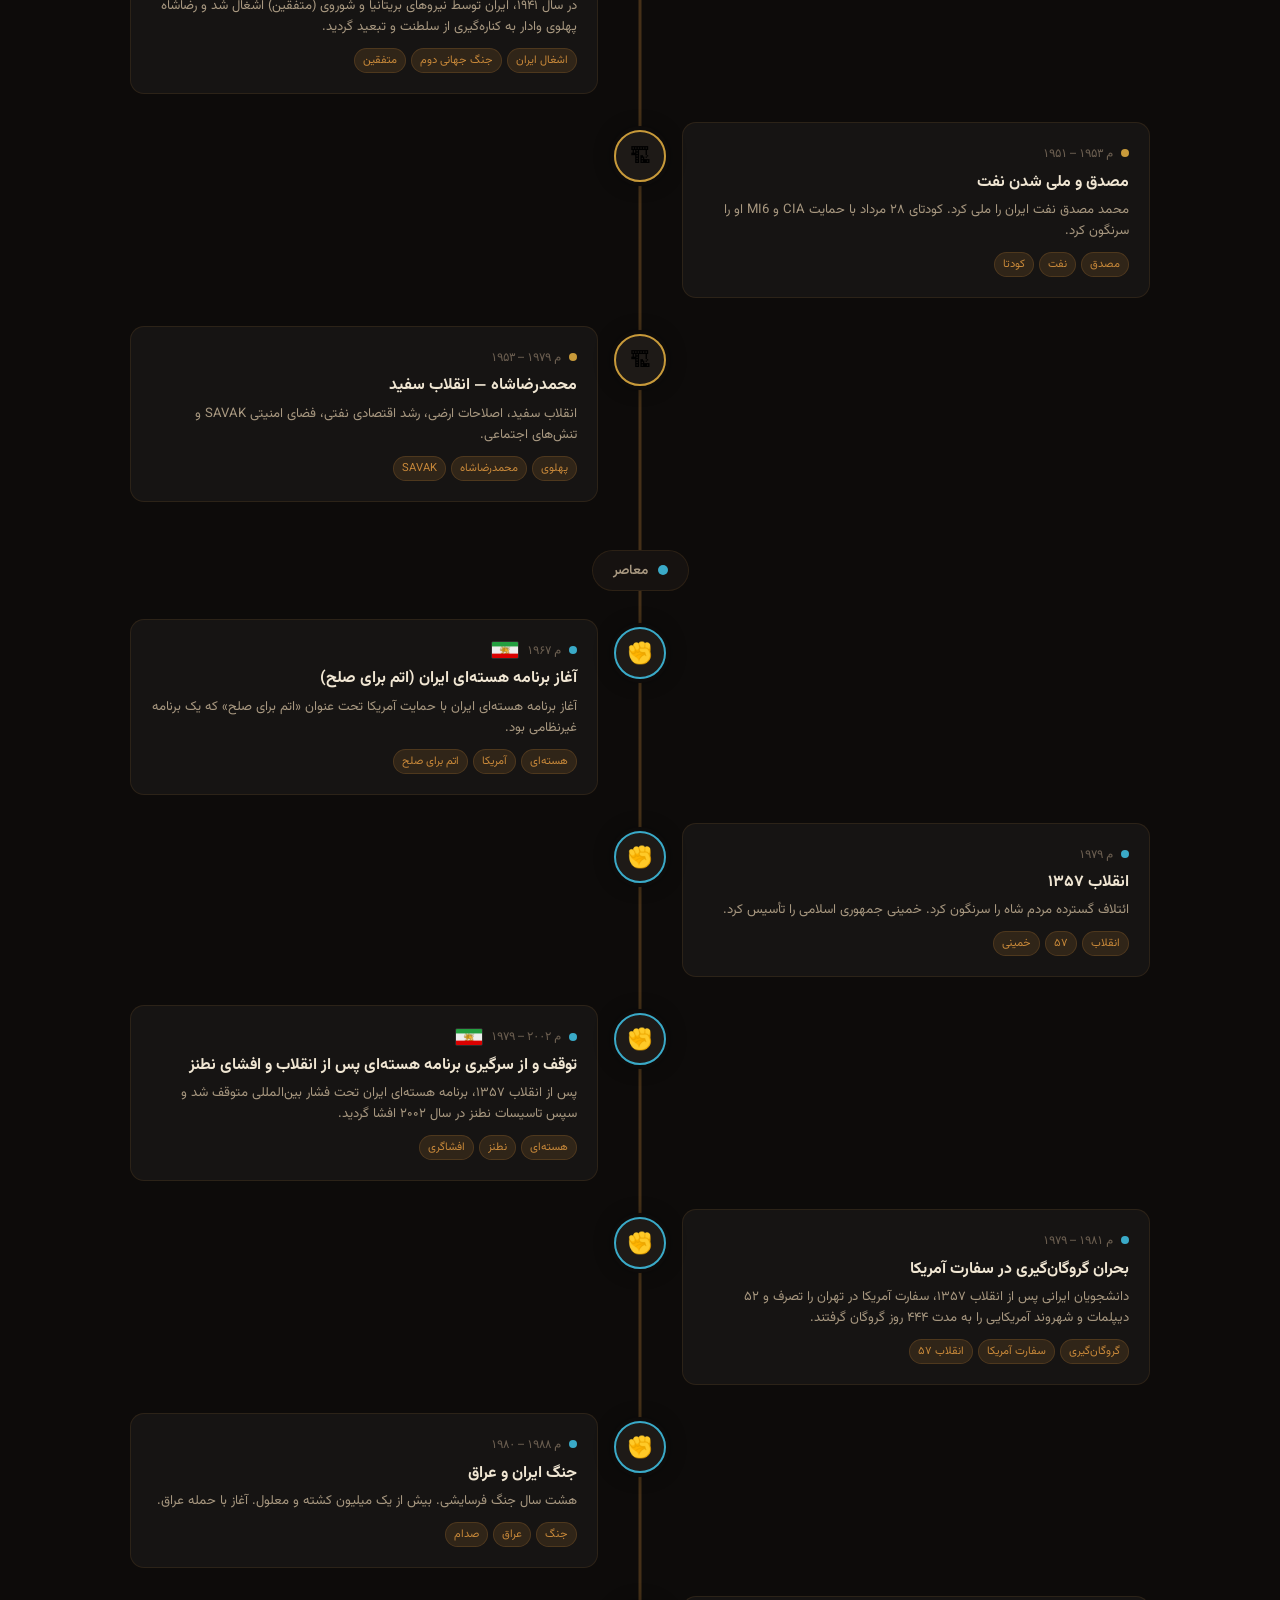
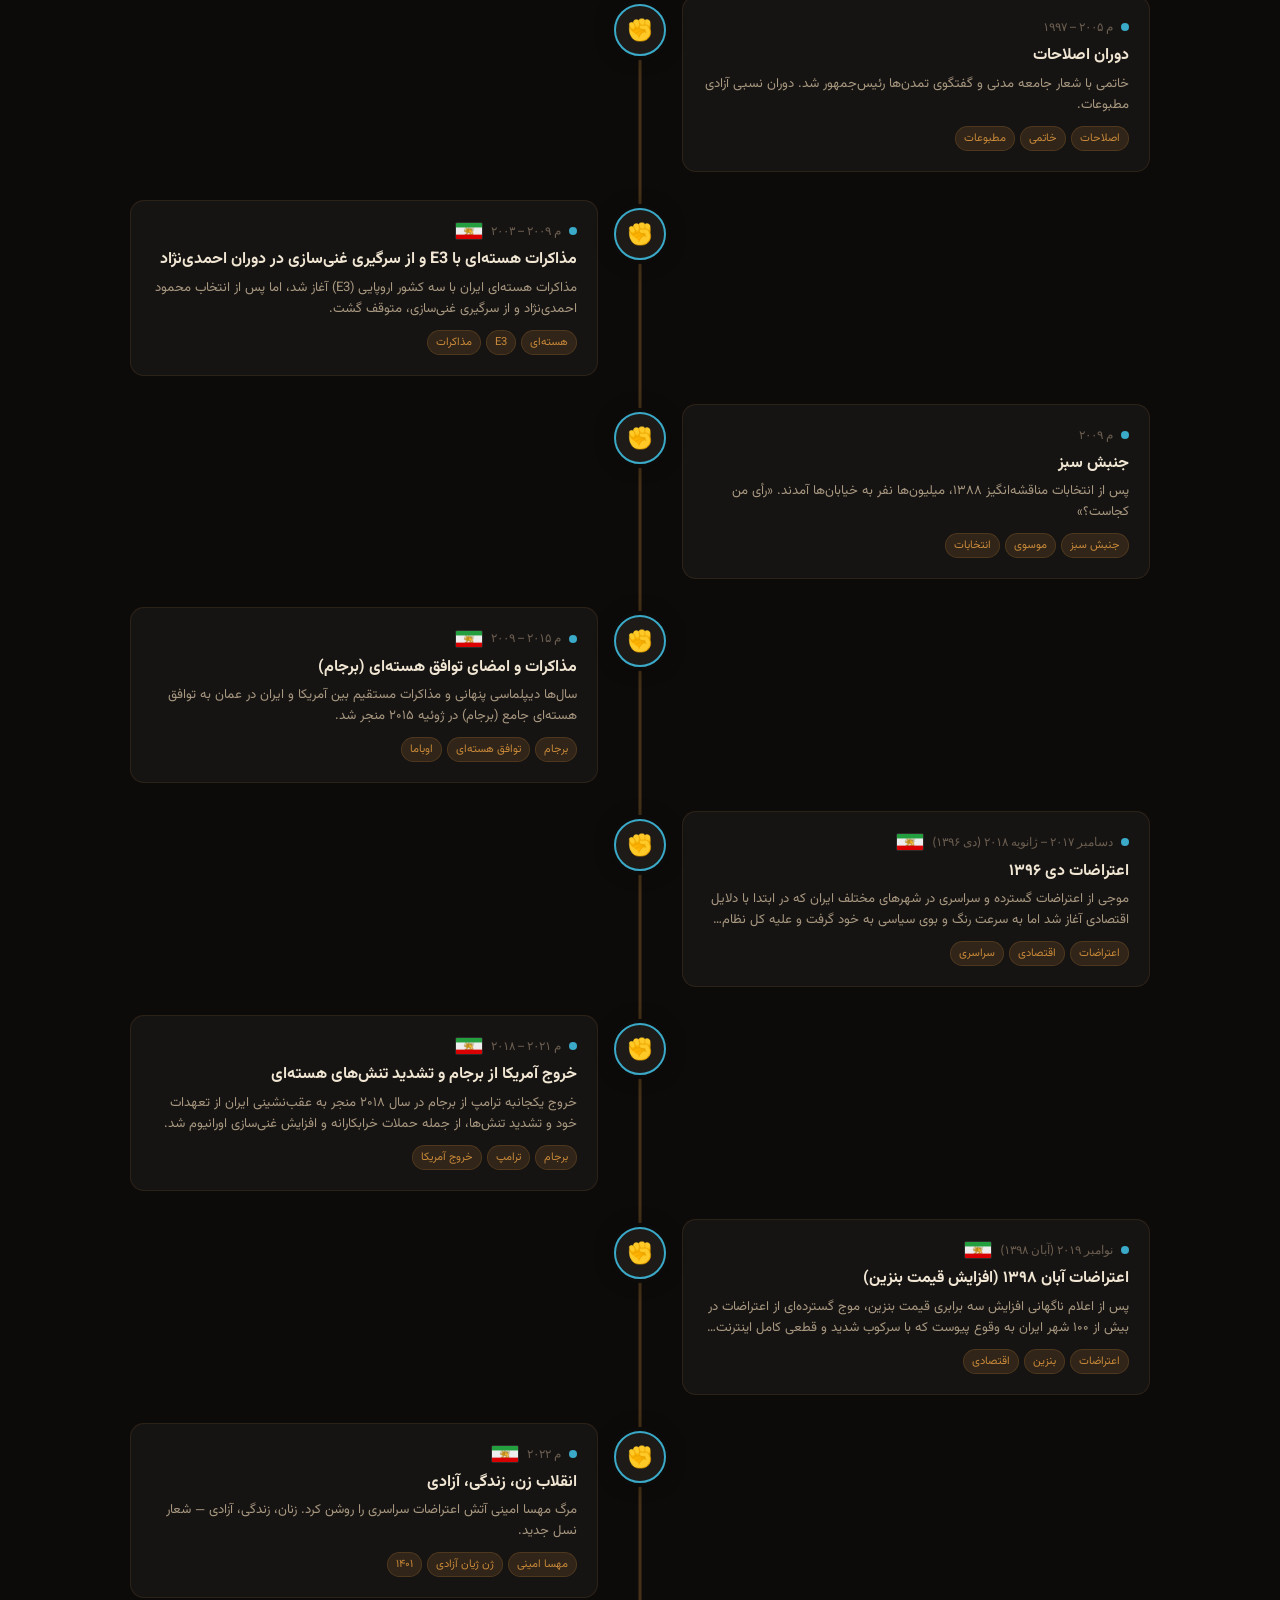
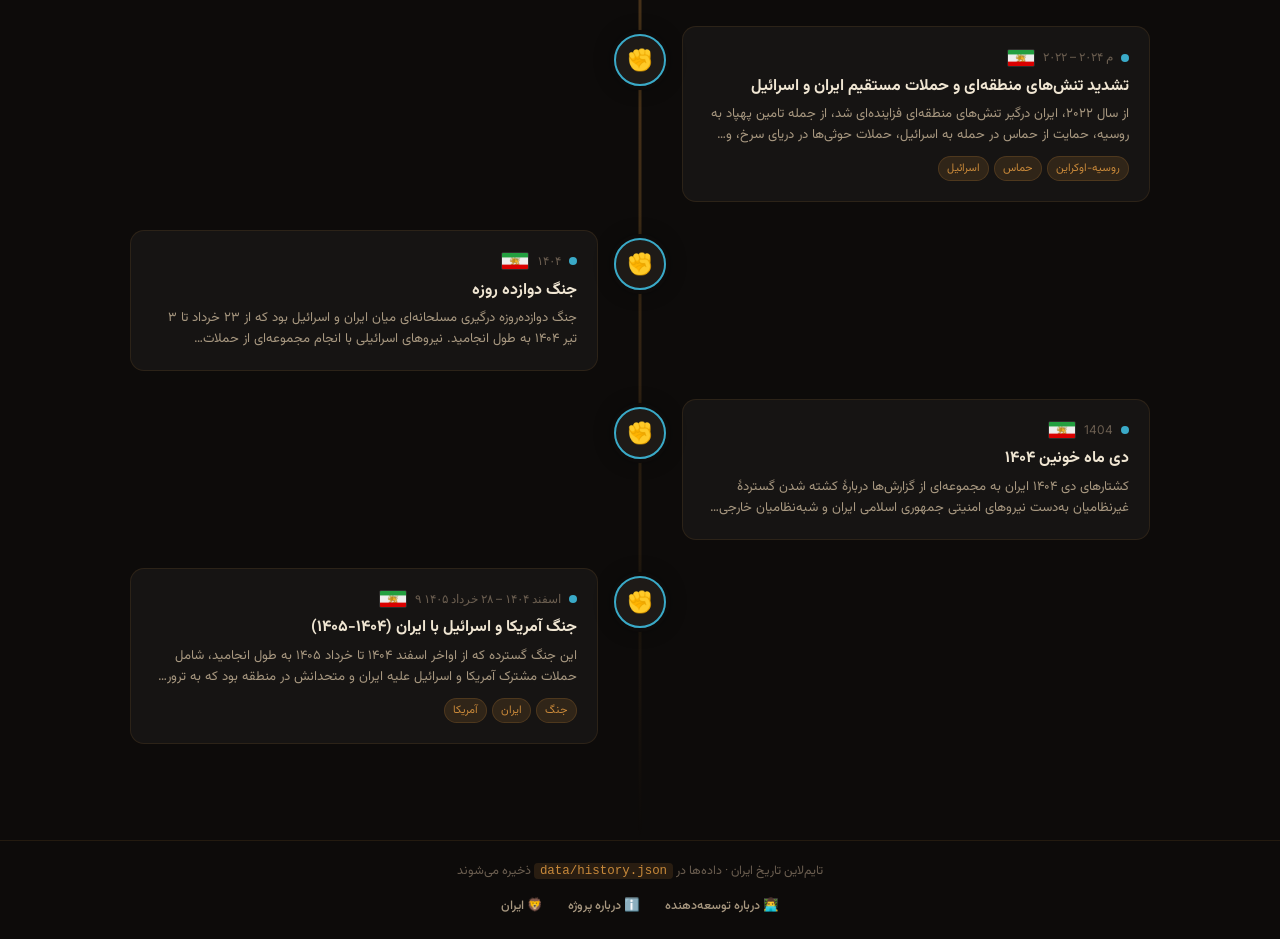
==== commit 93f9614c: "Support decimal sorting and correct sorting order for 2026 events" ====
--- a/index.html
+++ b/index.html
@@ -206,7 +206,7 @@
             </div>
             <div class="form-group">
               <label for="ev-datesort">سال (برای مرتب‌سازی)</label>
-              <input type="number" id="ev-datesort" class="form-control" placeholder="عدد — منفی برای ق.م" />
+              <input type="number" step="any" id="ev-datesort" class="form-control" placeholder="عدد — منفی برای ق.م" />
             </div>
           </div>
           <div class="form-group">
@@ -271,7 +271,7 @@
                   </div>
                   <div class="form-group">
                     <label>سال مرتب‌سازی</label>
-                    <input type="number" id="pro-ev-datesort" class="form-control" placeholder="عدد منفی = ق.م" />
+                    <input type="number" step="any" id="pro-ev-datesort" class="form-control" placeholder="عدد منفی = ق.م" />
                   </div>
                 </div>
                 <div class="form-group">
--- a/style.css
+++ b/style.css
@@ -1255,6 +1255,15 @@
   max-height: 90dvh;
 }
 
+#admin-dialog {
+  height: 92dvh;
+}
+
+#admin-dialog .admin-inner {
+  height: 100%;
+  max-height: 100%;
+}
+
 .admin-header {
   display: flex;
   align-items: center;
@@ -1802,7 +1811,7 @@
 /* ── PRO EDITOR LAYOUT ─────────────────────────────────────── */
 .admin-dialog.wide { max-width: min(1180px, calc(100vw - 32px)); }
 
-#panel-edit.active { display: flex; padding: 0; overflow: hidden; height: calc(92dvh - 130px); }
+#panel-edit.active { display: flex; padding: 0; overflow: hidden; flex: 1; min-height: 0; }
 
 .pro-editor-layout {
   display: grid;
